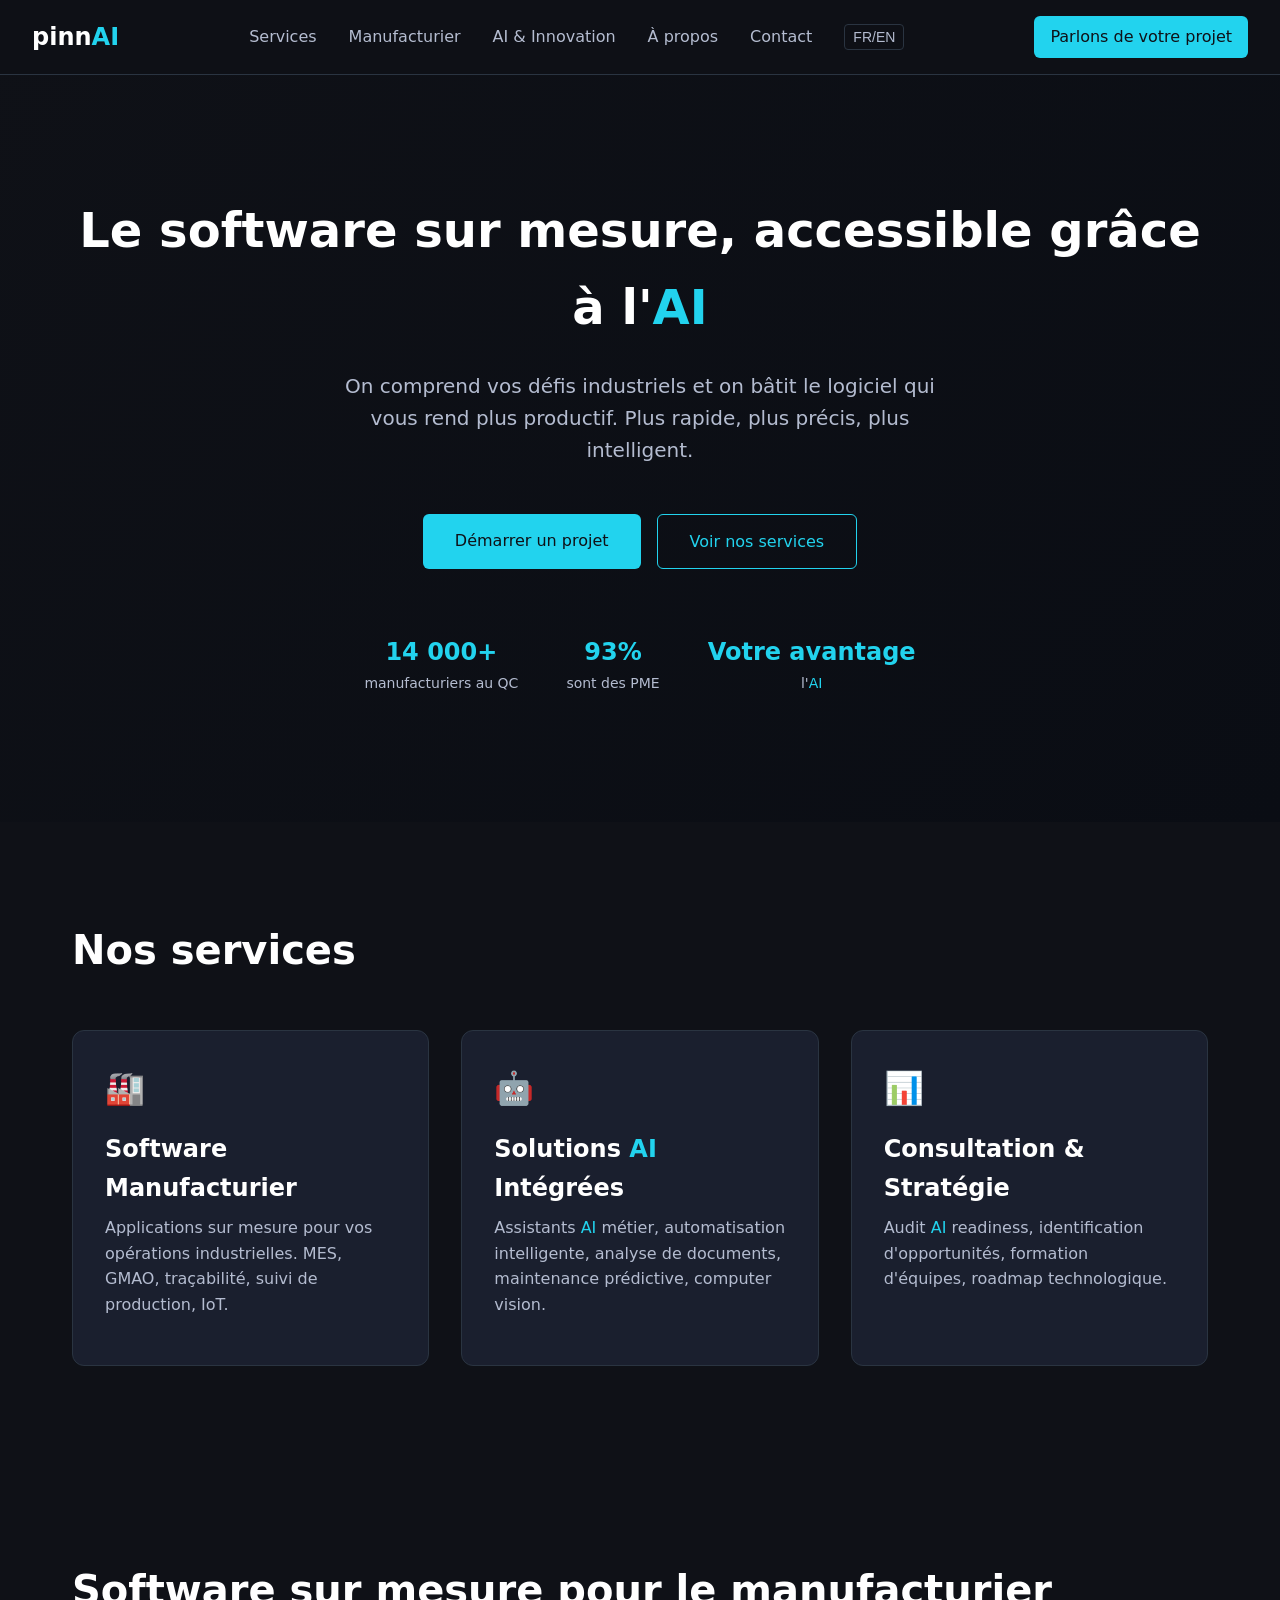
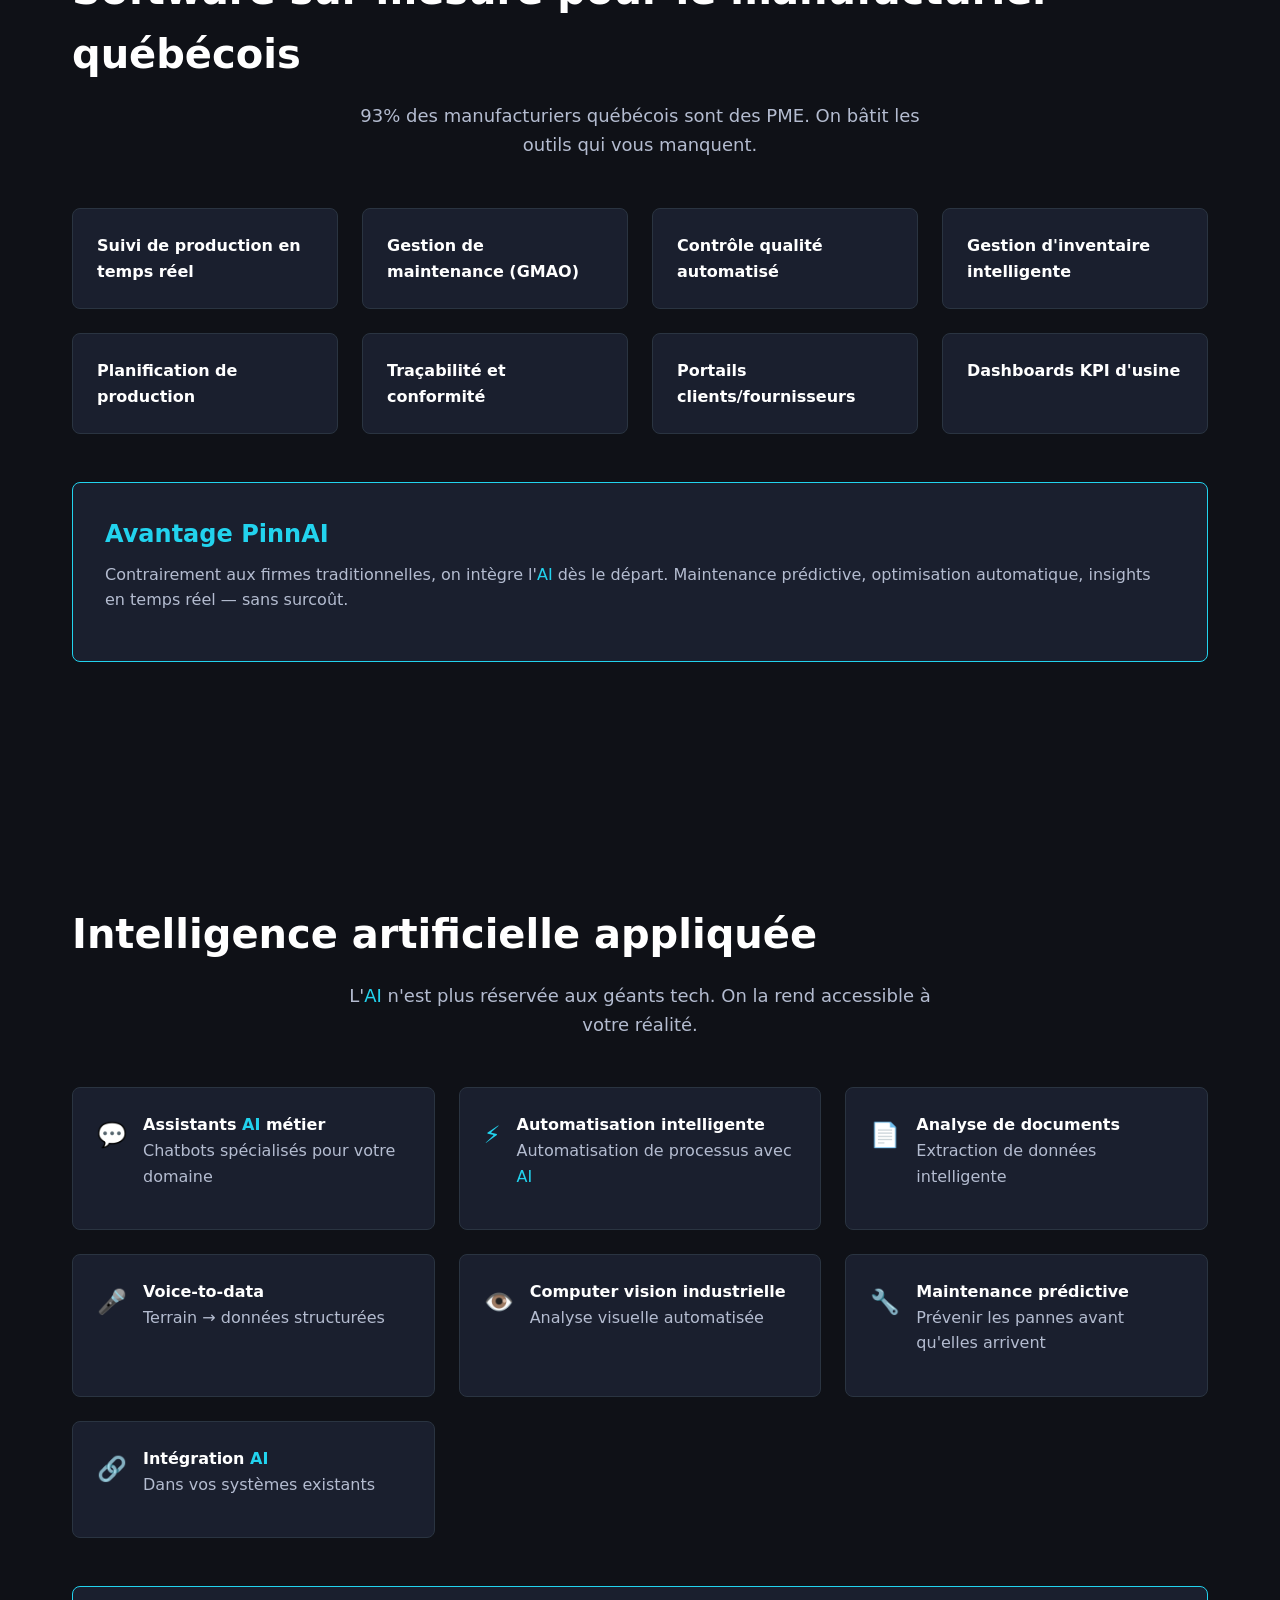
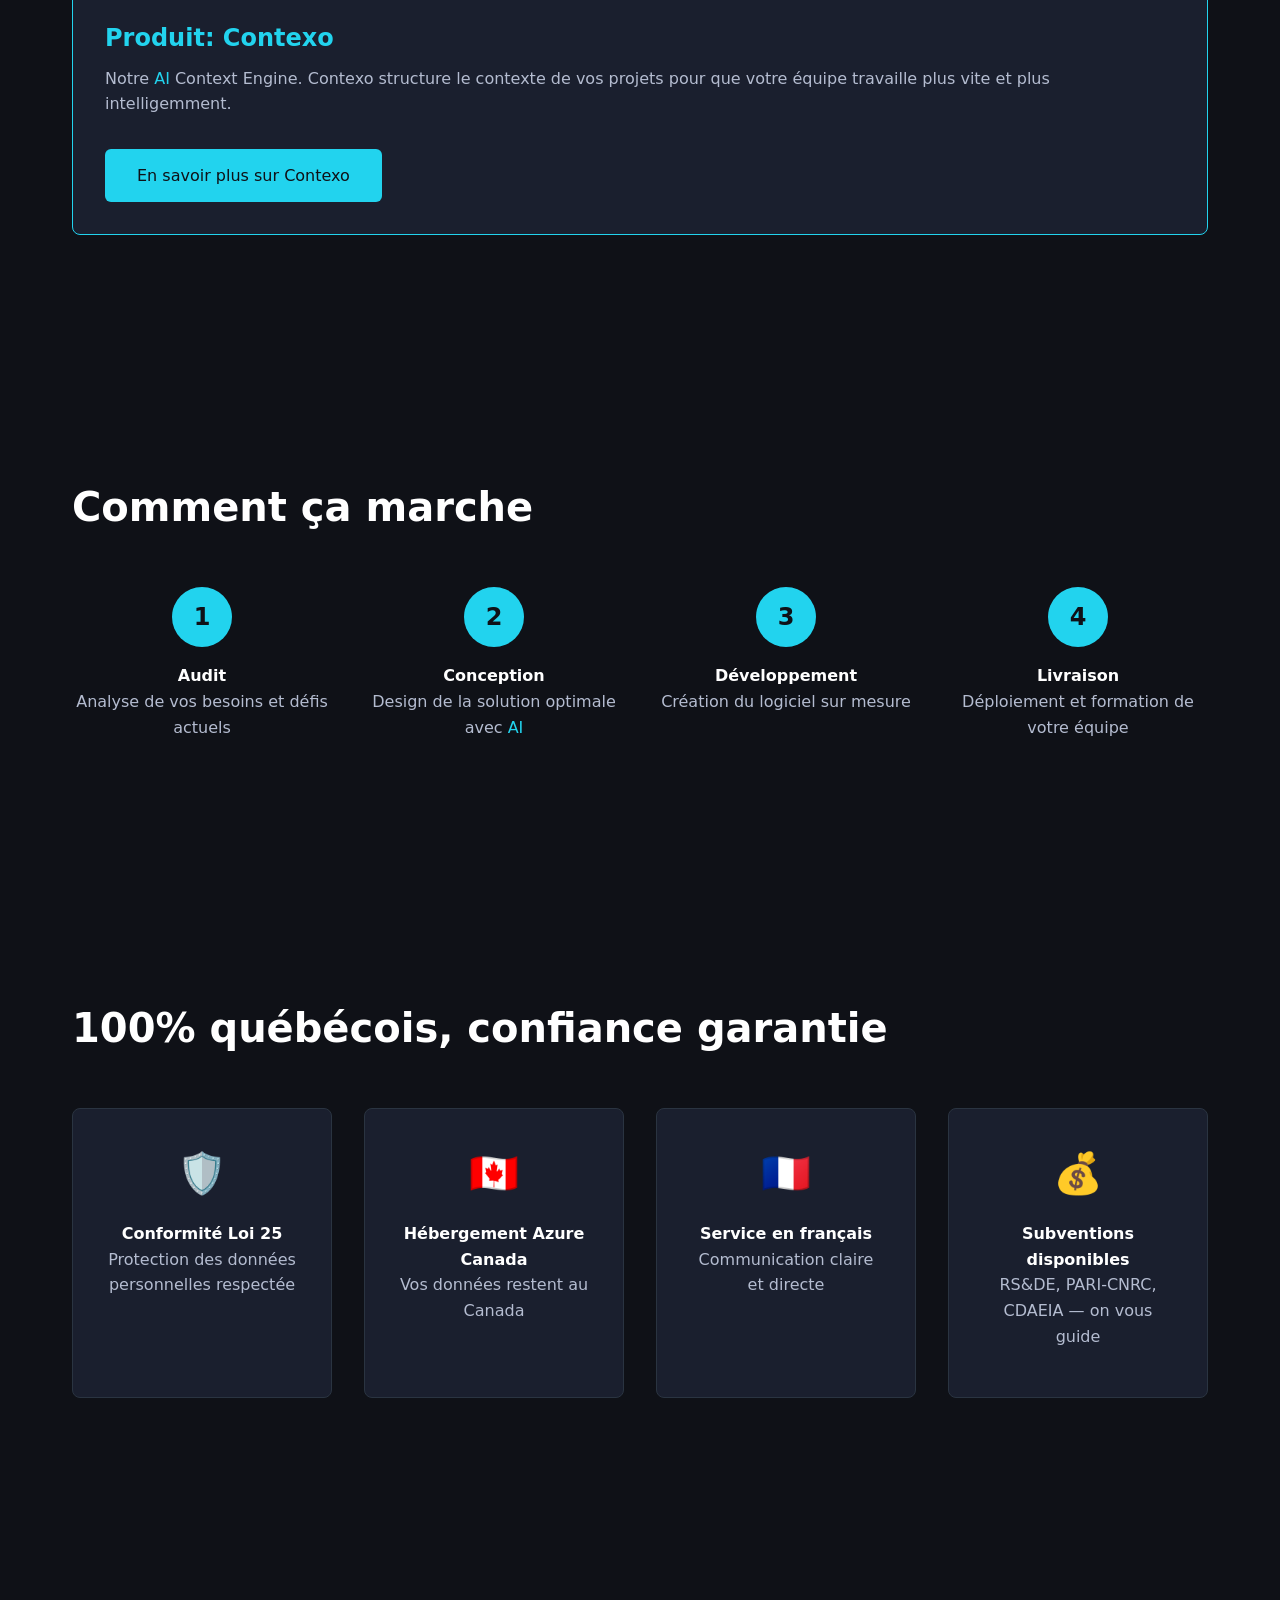
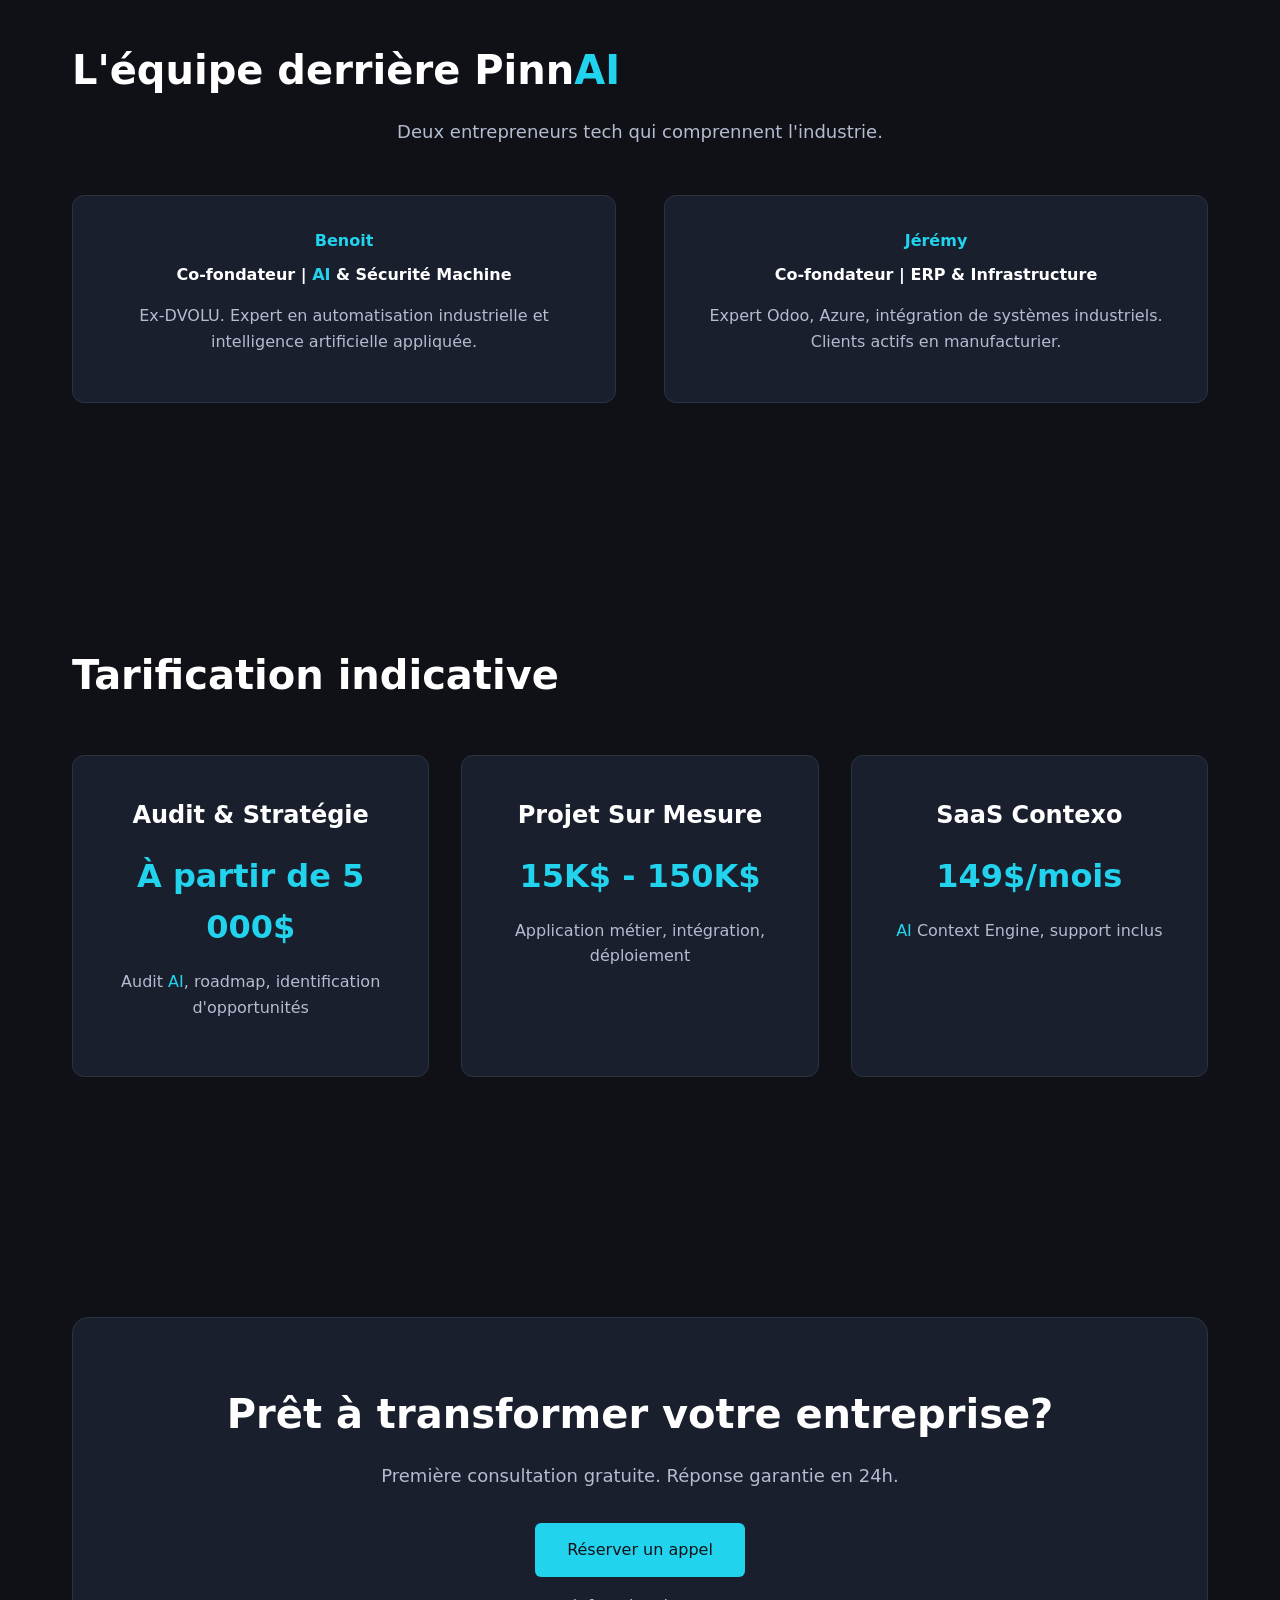
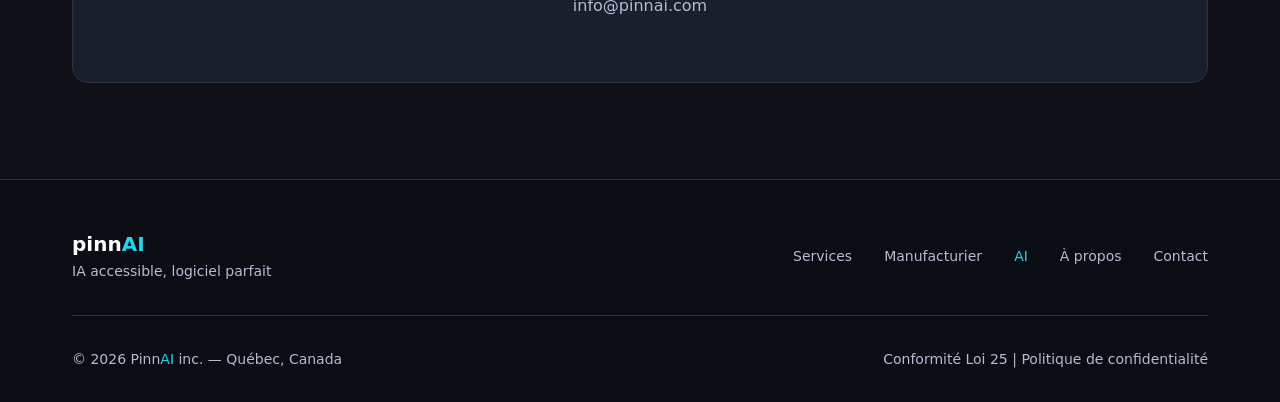
==== pinnai.html @ 372c4773 "🚀 PinnAI site brouillon v1 — dark theme, contenu réel, responsive" ====
<!DOCTYPE html>
<html lang="fr">
<head>
    <meta charset="UTF-8">
    <meta name="viewport" content="width=device-width, initial-scale=1.0">
    <title>PinnAI - IA accessible, logiciel parfait</title>
    <style>
        /* Reset & Base */
        * {
            margin: 0;
            padding: 0;
            box-sizing: border-box;
        }

        :root {
            --bg-dark: #0f1117;
            --bg-darker: #0a0d14;
            --bg-card: #1a1f2e;
            --text-primary: #ffffff;
            --text-secondary: #b4bcd0;
            --accent: #22d3ee;
            --accent-hover: #0891b2;
            --border: #2a3441;
        }

        html {
            scroll-behavior: smooth;
        }

        body {
            font-family: -apple-system, BlinkMacSystemFont, 'Inter', system-ui, sans-serif;
            background: var(--bg-dark);
            color: var(--text-primary);
            line-height: 1.6;
        }

        /* Typography */
        h1 { font-size: 3rem; font-weight: 700; }
        h2 { font-size: 2.5rem; font-weight: 600; margin-bottom: 1rem; }
        h3 { font-size: 1.5rem; font-weight: 600; margin-bottom: 0.5rem; }
        p { color: var(--text-secondary); margin-bottom: 1rem; }

        @media (max-width: 768px) {
            h1 { font-size: 2.5rem; }
            h2 { font-size: 2rem; }
            h3 { font-size: 1.25rem; }
        }

        /* Layout */
        .container {
            max-width: 1200px;
            margin: 0 auto;
            padding: 0 2rem;
        }

        @media (max-width: 768px) {
            .container {
                padding: 0 1rem;
            }
        }

        section {
            padding: 6rem 0;
        }

        @media (max-width: 768px) {
            section {
                padding: 4rem 0;
            }
        }

        /* Header */
        header {
            position: fixed;
            top: 0;
            width: 100%;
            background: rgba(15, 17, 23, 0.95);
            backdrop-filter: blur(10px);
            border-bottom: 1px solid var(--border);
            z-index: 1000;
        }

        nav {
            display: flex;
            align-items: center;
            justify-content: space-between;
            padding: 1rem 2rem;
        }

        .logo {
            font-size: 1.5rem;
            font-weight: 700;
        }

        .logo .ai {
            color: var(--accent);
        }

        .nav-links {
            display: flex;
            gap: 2rem;
            list-style: none;
            align-items: center;
        }

        .nav-links a {
            color: var(--text-secondary);
            text-decoration: none;
            transition: color 0.3s;
        }

        .nav-links a:hover {
            color: var(--text-primary);
        }

        .nav-cta {
            background: var(--accent);
            color: var(--bg-dark);
            padding: 0.5rem 1rem;
            border-radius: 6px;
            text-decoration: none;
            font-weight: 500;
            transition: background 0.3s;
        }

        .nav-cta:hover {
            background: var(--accent-hover);
            color: var(--bg-dark);
        }

        .lang-toggle {
            background: transparent;
            color: var(--text-secondary);
            border: 1px solid var(--border);
            padding: 0.25rem 0.5rem;
            border-radius: 4px;
            font-size: 0.875rem;
        }

        @media (max-width: 768px) {
            nav {
                flex-direction: column;
                gap: 1rem;
                padding: 1rem;
            }
            
            .nav-links {
                gap: 1rem;
                font-size: 0.875rem;
            }
        }

        /* Buttons */
        .btn {
            display: inline-block;
            padding: 0.875rem 2rem;
            border-radius: 6px;
            text-decoration: none;
            font-weight: 500;
            transition: all 0.3s;
            border: none;
            cursor: pointer;
        }

        .btn-primary {
            background: var(--accent);
            color: var(--bg-dark);
        }

        .btn-primary:hover {
            background: var(--accent-hover);
            color: var(--bg-dark);
        }

        .btn-secondary {
            background: transparent;
            color: var(--accent);
            border: 1px solid var(--accent);
        }

        .btn-secondary:hover {
            background: var(--accent);
            color: var(--bg-dark);
        }

        /* Hero Section */
        .hero {
            padding: 12rem 0 8rem;
            text-align: center;
            background: linear-gradient(135deg, var(--bg-dark) 0%, var(--bg-darker) 100%);
        }

        .hero h1 {
            margin-bottom: 1.5rem;
        }

        .hero p {
            font-size: 1.25rem;
            max-width: 600px;
            margin: 0 auto 3rem;
        }

        .hero-ctas {
            display: flex;
            gap: 1rem;
            justify-content: center;
            margin-bottom: 4rem;
        }

        @media (max-width: 768px) {
            .hero-ctas {
                flex-direction: column;
                align-items: center;
            }
        }

        .hero-stats {
            display: flex;
            justify-content: center;
            gap: 3rem;
            margin-top: 4rem;
        }

        .stat {
            text-align: center;
        }

        .stat .number {
            font-size: 1.5rem;
            font-weight: 700;
            color: var(--accent);
        }

        .stat .label {
            font-size: 0.875rem;
            color: var(--text-secondary);
        }

        @media (max-width: 768px) {
            .hero-stats {
                flex-direction: column;
                gap: 1.5rem;
            }
        }

        /* Services Grid */
        .services-grid {
            display: grid;
            grid-template-columns: repeat(auto-fit, minmax(300px, 1fr));
            gap: 2rem;
            margin-top: 3rem;
        }

        .service-card {
            background: var(--bg-card);
            padding: 2rem;
            border-radius: 12px;
            border: 1px solid var(--border);
            transition: transform 0.3s, border-color 0.3s;
        }

        .service-card:hover {
            transform: translateY(-4px);
            border-color: var(--accent);
        }

        .service-card .icon {
            font-size: 2rem;
            margin-bottom: 1rem;
        }

        /* Manufacturing Solutions Grid */
        .manufacturing-grid {
            display: grid;
            grid-template-columns: repeat(auto-fit, minmax(250px, 1fr));
            gap: 1.5rem;
            margin: 3rem 0;
        }

        .manufacturing-item {
            background: var(--bg-card);
            padding: 1.5rem;
            border-radius: 8px;
            border: 1px solid var(--border);
            transition: border-color 0.3s;
        }

        .manufacturing-item:hover {
            border-color: var(--accent);
        }

        /* AI Services List */
        .ai-services {
            display: grid;
            grid-template-columns: repeat(auto-fit, minmax(300px, 1fr));
            gap: 1.5rem;
            margin: 3rem 0;
        }

        .ai-service {
            display: flex;
            align-items: flex-start;
            gap: 1rem;
            padding: 1.5rem;
            background: var(--bg-card);
            border-radius: 8px;
            border: 1px solid var(--border);
        }

        .ai-service .icon {
            font-size: 1.5rem;
            color: var(--accent);
            margin-top: 0.25rem;
        }

        /* Highlight Boxes */
        .highlight-box {
            background: var(--bg-card);
            border: 1px solid var(--accent);
            border-radius: 8px;
            padding: 2rem;
            margin: 3rem 0;
        }

        .highlight-box h3 {
            color: var(--accent);
        }

        /* Process Steps */
        .process-steps {
            display: grid;
            grid-template-columns: repeat(auto-fit, minmax(200px, 1fr));
            gap: 2rem;
            margin: 3rem 0;
        }

        .step {
            text-align: center;
            position: relative;
        }

        .step .number {
            width: 60px;
            height: 60px;
            background: var(--accent);
            color: var(--bg-dark);
            border-radius: 50%;
            display: flex;
            align-items: center;
            justify-content: center;
            font-size: 1.5rem;
            font-weight: 700;
            margin: 0 auto 1rem;
        }

        /* Trust Section */
        .trust-grid {
            display: grid;
            grid-template-columns: repeat(auto-fit, minmax(250px, 1fr));
            gap: 2rem;
            margin: 3rem 0;
        }

        .trust-item {
            text-align: center;
            padding: 2rem;
            background: var(--bg-card);
            border-radius: 8px;
            border: 1px solid var(--border);
        }

        .trust-item .icon {
            font-size: 2.5rem;
            margin-bottom: 1rem;
        }

        /* Team Profiles */
        .team-profiles {
            display: grid;
            grid-template-columns: repeat(auto-fit, minmax(300px, 1fr));
            gap: 3rem;
            margin: 3rem 0;
        }

        .profile {
            background: var(--bg-card);
            padding: 2rem;
            border-radius: 12px;
            border: 1px solid var(--border);
            text-align: center;
        }

        .profile h4 {
            color: var(--accent);
            margin-bottom: 0.5rem;
        }

        .profile .role {
            font-weight: 600;
            margin-bottom: 1rem;
        }

        /* Pricing */
        .pricing-grid {
            display: grid;
            grid-template-columns: repeat(auto-fit, minmax(300px, 1fr));
            gap: 2rem;
            margin: 3rem 0;
        }

        .pricing-card {
            background: var(--bg-card);
            padding: 2.5rem;
            border-radius: 12px;
            border: 1px solid var(--border);
            text-align: center;
        }

        .pricing-card .price {
            font-size: 2rem;
            font-weight: 700;
            color: var(--accent);
            margin: 1rem 0;
        }

        /* Final CTA */
        .final-cta {
            background: var(--bg-card);
            text-align: center;
            padding: 4rem 2rem;
            border-radius: 16px;
            border: 1px solid var(--border);
        }

        .final-cta h2 {
            margin-bottom: 1rem;
        }

        .final-cta p {
            font-size: 1.125rem;
            margin-bottom: 2rem;
        }

        .final-cta .contact-info {
            margin-top: 1rem;
            color: var(--text-secondary);
        }

        /* Footer */
        footer {
            background: var(--bg-darker);
            border-top: 1px solid var(--border);
            padding: 3rem 0 2rem;
        }

        .footer-content {
            display: flex;
            justify-content: space-between;
            align-items: center;
            margin-bottom: 2rem;
        }

        .footer-logo {
            font-size: 1.25rem;
            font-weight: 700;
        }

        .footer-logo .ai {
            color: var(--accent);
        }

        .footer-tagline {
            color: var(--text-secondary);
            font-size: 0.875rem;
        }

        .footer-links {
            display: flex;
            gap: 2rem;
            list-style: none;
        }

        .footer-links a {
            color: var(--text-secondary);
            text-decoration: none;
            font-size: 0.875rem;
        }

        .footer-links a:hover {
            color: var(--text-primary);
        }

        .footer-bottom {
            border-top: 1px solid var(--border);
            padding-top: 2rem;
            display: flex;
            justify-content: space-between;
            align-items: center;
            font-size: 0.875rem;
            color: var(--text-secondary);
        }

        @media (max-width: 768px) {
            .footer-content,
            .footer-bottom {
                flex-direction: column;
                gap: 1rem;
                text-align: center;
            }

            .footer-links {
                flex-wrap: wrap;
                justify-content: center;
            }
        }
    </style>
</head>
<body>
    <!-- Header -->
    <header>
        <nav>
            <div class="logo">pinn<span class="ai">AI</span></div>
            <ul class="nav-links">
                <li><a href="#services">Services</a></li>
                <li><a href="#manufacturier">Manufacturier</a></li>
                <li><a href="#ai-innovation">AI & Innovation</a></li>
                <li><a href="#a-propos">À propos</a></li>
                <li><a href="#contact">Contact</a></li>
                <li><button class="lang-toggle">FR/EN</button></li>
            </ul>
            <a href="#contact" class="nav-cta">Parlons de votre projet</a>
        </nav>
    </header>

    <!-- Hero Section -->
    <section class="hero">
        <div class="container">
            <h1>Le software sur mesure, accessible grâce à l'<span style="color: var(--accent);">AI</span></h1>
            <p>On comprend vos défis industriels et on bâtit le logiciel qui vous rend plus productif. Plus rapide, plus précis, plus intelligent.</p>
            <div class="hero-ctas">
                <a href="#contact" class="btn btn-primary">Démarrer un projet</a>
                <a href="#services" class="btn btn-secondary">Voir nos services</a>
            </div>
            <div class="hero-stats">
                <div class="stat">
                    <div class="number">14 000+</div>
                    <div class="label">manufacturiers au QC</div>
                </div>
                <div class="stat">
                    <div class="number">93%</div>
                    <div class="label">sont des PME</div>
                </div>
                <div class="stat">
                    <div class="number">Votre avantage</div>
                    <div class="label">l'<span style="color: var(--accent);">AI</span></div>
                </div>
            </div>
        </div>
    </section>

    <!-- Services Overview -->
    <section id="services">
        <div class="container">
            <h2>Nos services</h2>
            <div class="services-grid">
                <div class="service-card">
                    <div class="icon">🏭</div>
                    <h3>Software Manufacturier</h3>
                    <p>Applications sur mesure pour vos opérations industrielles. MES, GMAO, traçabilité, suivi de production, IoT.</p>
                </div>
                <div class="service-card">
                    <div class="icon">🤖</div>
                    <h3>Solutions <span style="color: var(--accent);">AI</span> Intégrées</h3>
                    <p>Assistants <span style="color: var(--accent);">AI</span> métier, automatisation intelligente, analyse de documents, maintenance prédictive, computer vision.</p>
                </div>
                <div class="service-card">
                    <div class="icon">📊</div>
                    <h3>Consultation & Stratégie</h3>
                    <p>Audit <span style="color: var(--accent);">AI</span> readiness, identification d'opportunités, formation d'équipes, roadmap technologique.</p>
                </div>
            </div>
        </div>
    </section>

    <!-- Manufacturier QC Section -->
    <section id="manufacturier">
        <div class="container">
            <h2>Software sur mesure pour le manufacturier québécois</h2>
            <p style="font-size: 1.125rem; text-align: center; max-width: 600px; margin: 0 auto 3rem;">93% des manufacturiers québécois sont des PME. On bâtit les outils qui vous manquent.</p>
            
            <div class="manufacturing-grid">
                <div class="manufacturing-item">
                    <h4>Suivi de production en temps réel</h4>
                </div>
                <div class="manufacturing-item">
                    <h4>Gestion de maintenance (GMAO)</h4>
                </div>
                <div class="manufacturing-item">
                    <h4>Contrôle qualité automatisé</h4>
                </div>
                <div class="manufacturing-item">
                    <h4>Gestion d'inventaire intelligente</h4>
                </div>
                <div class="manufacturing-item">
                    <h4>Planification de production</h4>
                </div>
                <div class="manufacturing-item">
                    <h4>Traçabilité et conformité</h4>
                </div>
                <div class="manufacturing-item">
                    <h4>Portails clients/fournisseurs</h4>
                </div>
                <div class="manufacturing-item">
                    <h4>Dashboards KPI d'usine</h4>
                </div>
            </div>

            <div class="highlight-box">
                <h3>Avantage Pinn<span style="color: var(--accent);">AI</span></h3>
                <p>Contrairement aux firmes traditionnelles, on intègre l'<span style="color: var(--accent);">AI</span> dès le départ. Maintenance prédictive, optimisation automatique, insights en temps réel — sans surcoût.</p>
            </div>
        </div>
    </section>

    <!-- AI & Innovation Section -->
    <section id="ai-innovation">
        <div class="container">
            <h2>Intelligence artificielle appliquée</h2>
            <p style="font-size: 1.125rem; text-align: center; max-width: 600px; margin: 0 auto 3rem;">L'<span style="color: var(--accent);">AI</span> n'est plus réservée aux géants tech. On la rend accessible à votre réalité.</p>
            
            <div class="ai-services">
                <div class="ai-service">
                    <div class="icon">💬</div>
                    <div>
                        <h4>Assistants <span style="color: var(--accent);">AI</span> métier</h4>
                        <p>Chatbots spécialisés pour votre domaine</p>
                    </div>
                </div>
                <div class="ai-service">
                    <div class="icon">⚡</div>
                    <div>
                        <h4>Automatisation intelligente</h4>
                        <p>Automatisation de processus avec <span style="color: var(--accent);">AI</span></p>
                    </div>
                </div>
                <div class="ai-service">
                    <div class="icon">📄</div>
                    <div>
                        <h4>Analyse de documents</h4>
                        <p>Extraction de données intelligente</p>
                    </div>
                </div>
                <div class="ai-service">
                    <div class="icon">🎤</div>
                    <div>
                        <h4>Voice-to-data</h4>
                        <p>Terrain → données structurées</p>
                    </div>
                </div>
                <div class="ai-service">
                    <div class="icon">👁️</div>
                    <div>
                        <h4>Computer vision industrielle</h4>
                        <p>Analyse visuelle automatisée</p>
                    </div>
                </div>
                <div class="ai-service">
                    <div class="icon">🔧</div>
                    <div>
                        <h4>Maintenance prédictive</h4>
                        <p>Prévenir les pannes avant qu'elles arrivent</p>
                    </div>
                </div>
                <div class="ai-service">
                    <div class="icon">🔗</div>
                    <div>
                        <h4>Intégration <span style="color: var(--accent);">AI</span></h4>
                        <p>Dans vos systèmes existants</p>
                    </div>
                </div>
            </div>

            <div class="highlight-box">
                <h3>Produit: Contexo</h3>
                <p>Notre <span style="color: var(--accent);">AI</span> Context Engine. Contexo structure le contexte de vos projets pour que votre équipe travaille plus vite et plus intelligemment.</p>
                <a href="#contact" class="btn btn-primary" style="margin-top: 1rem;">En savoir plus sur Contexo</a>
            </div>
        </div>
    </section>

    <!-- Comment ça marche -->
    <section>
        <div class="container">
            <h2>Comment ça marche</h2>
            <div class="process-steps">
                <div class="step">
                    <div class="number">1</div>
                    <h4>Audit</h4>
                    <p>Analyse de vos besoins et défis actuels</p>
                </div>
                <div class="step">
                    <div class="number">2</div>
                    <h4>Conception</h4>
                    <p>Design de la solution optimale avec <span style="color: var(--accent);">AI</span></p>
                </div>
                <div class="step">
                    <div class="number">3</div>
                    <h4>Développement</h4>
                    <p>Création du logiciel sur mesure</p>
                </div>
                <div class="step">
                    <div class="number">4</div>
                    <h4>Livraison</h4>
                    <p>Déploiement et formation de votre équipe</p>
                </div>
            </div>
        </div>
    </section>

    <!-- Section Québec / Confiance -->
    <section>
        <div class="container">
            <h2>100% québécois, confiance garantie</h2>
            <div class="trust-grid">
                <div class="trust-item">
                    <div class="icon">🛡️</div>
                    <h4>Conformité Loi 25</h4>
                    <p>Protection des données personnelles respectée</p>
                </div>
                <div class="trust-item">
                    <div class="icon">🇨🇦</div>
                    <h4>Hébergement Azure Canada</h4>
                    <p>Vos données restent au Canada</p>
                </div>
                <div class="trust-item">
                    <div class="icon">🇫🇷</div>
                    <h4>Service en français</h4>
                    <p>Communication claire et directe</p>
                </div>
                <div class="trust-item">
                    <div class="icon">💰</div>
                    <h4>Subventions disponibles</h4>
                    <p>RS&DE, PARI-CNRC, CDAEIA — on vous guide</p>
                </div>
            </div>
        </div>
    </section>

    <!-- Section À propos -->
    <section id="a-propos">
        <div class="container">
            <h2>L'équipe derrière Pinn<span style="color: var(--accent);">AI</span></h2>
            <p style="text-align: center; margin-bottom: 3rem; font-size: 1.125rem;">Deux entrepreneurs tech qui comprennent l'industrie.</p>
            
            <div class="team-profiles">
                <div class="profile">
                    <h4>Benoit</h4>
                    <div class="role">Co-fondateur | <span style="color: var(--accent);">AI</span> & Sécurité Machine</div>
                    <p>Ex-DVOLU. Expert en automatisation industrielle et intelligence artificielle appliquée.</p>
                </div>
                <div class="profile">
                    <h4>Jérémy</h4>
                    <div class="role">Co-fondateur | ERP & Infrastructure</div>
                    <p>Expert Odoo, Azure, intégration de systèmes industriels. Clients actifs en manufacturier.</p>
                </div>
            </div>
        </div>
    </section>

    <!-- Pricing -->
    <section>
        <div class="container">
            <h2>Tarification indicative</h2>
            <div class="pricing-grid">
                <div class="pricing-card">
                    <h3>Audit & Stratégie</h3>
                    <div class="price">À partir de 5 000$</div>
                    <p>Audit <span style="color: var(--accent);">AI</span>, roadmap, identification d'opportunités</p>
                </div>
                <div class="pricing-card">
                    <h3>Projet Sur Mesure</h3>
                    <div class="price">15K$ - 150K$</div>
                    <p>Application métier, intégration, déploiement</p>
                </div>
                <div class="pricing-card">
                    <h3>SaaS Contexo</h3>
                    <div class="price">149$/mois</div>
                    <p><span style="color: var(--accent);">AI</span> Context Engine, support inclus</p>
                </div>
            </div>
        </div>
    </section>

    <!-- CTA Final -->
    <section id="contact">
        <div class="container">
            <div class="final-cta">
                <h2>Prêt à transformer votre entreprise?</h2>
                <p>Première consultation gratuite. Réponse garantie en 24h.</p>
                <a href="mailto:info@pinnai.com" class="btn btn-primary">Réserver un appel</a>
                <div class="contact-info">info@pinnai.com</div>
            </div>
        </div>
    </section>

    <!-- Footer -->
    <footer>
        <div class="container">
            <div class="footer-content">
                <div>
                    <div class="footer-logo">pinn<span class="ai">AI</span></div>
                    <div class="footer-tagline">IA accessible, logiciel parfait</div>
                </div>
                <ul class="footer-links">
                    <li><a href="#services">Services</a></li>
                    <li><a href="#manufacturier">Manufacturier</a></li>
                    <li><a href="#ai-innovation"><span style="color: var(--accent);">AI</span></a></li>
                    <li><a href="#a-propos">À propos</a></li>
                    <li><a href="#contact">Contact</a></li>
                </ul>
            </div>
            <div class="footer-bottom">
                <div>© 2026 Pinn<span style="color: var(--accent);">AI</span> inc. — Québec, Canada</div>
                <div>Conformité Loi 25 | Politique de confidentialité</div>
            </div>
        </div>
    </footer>
</body>
</html>
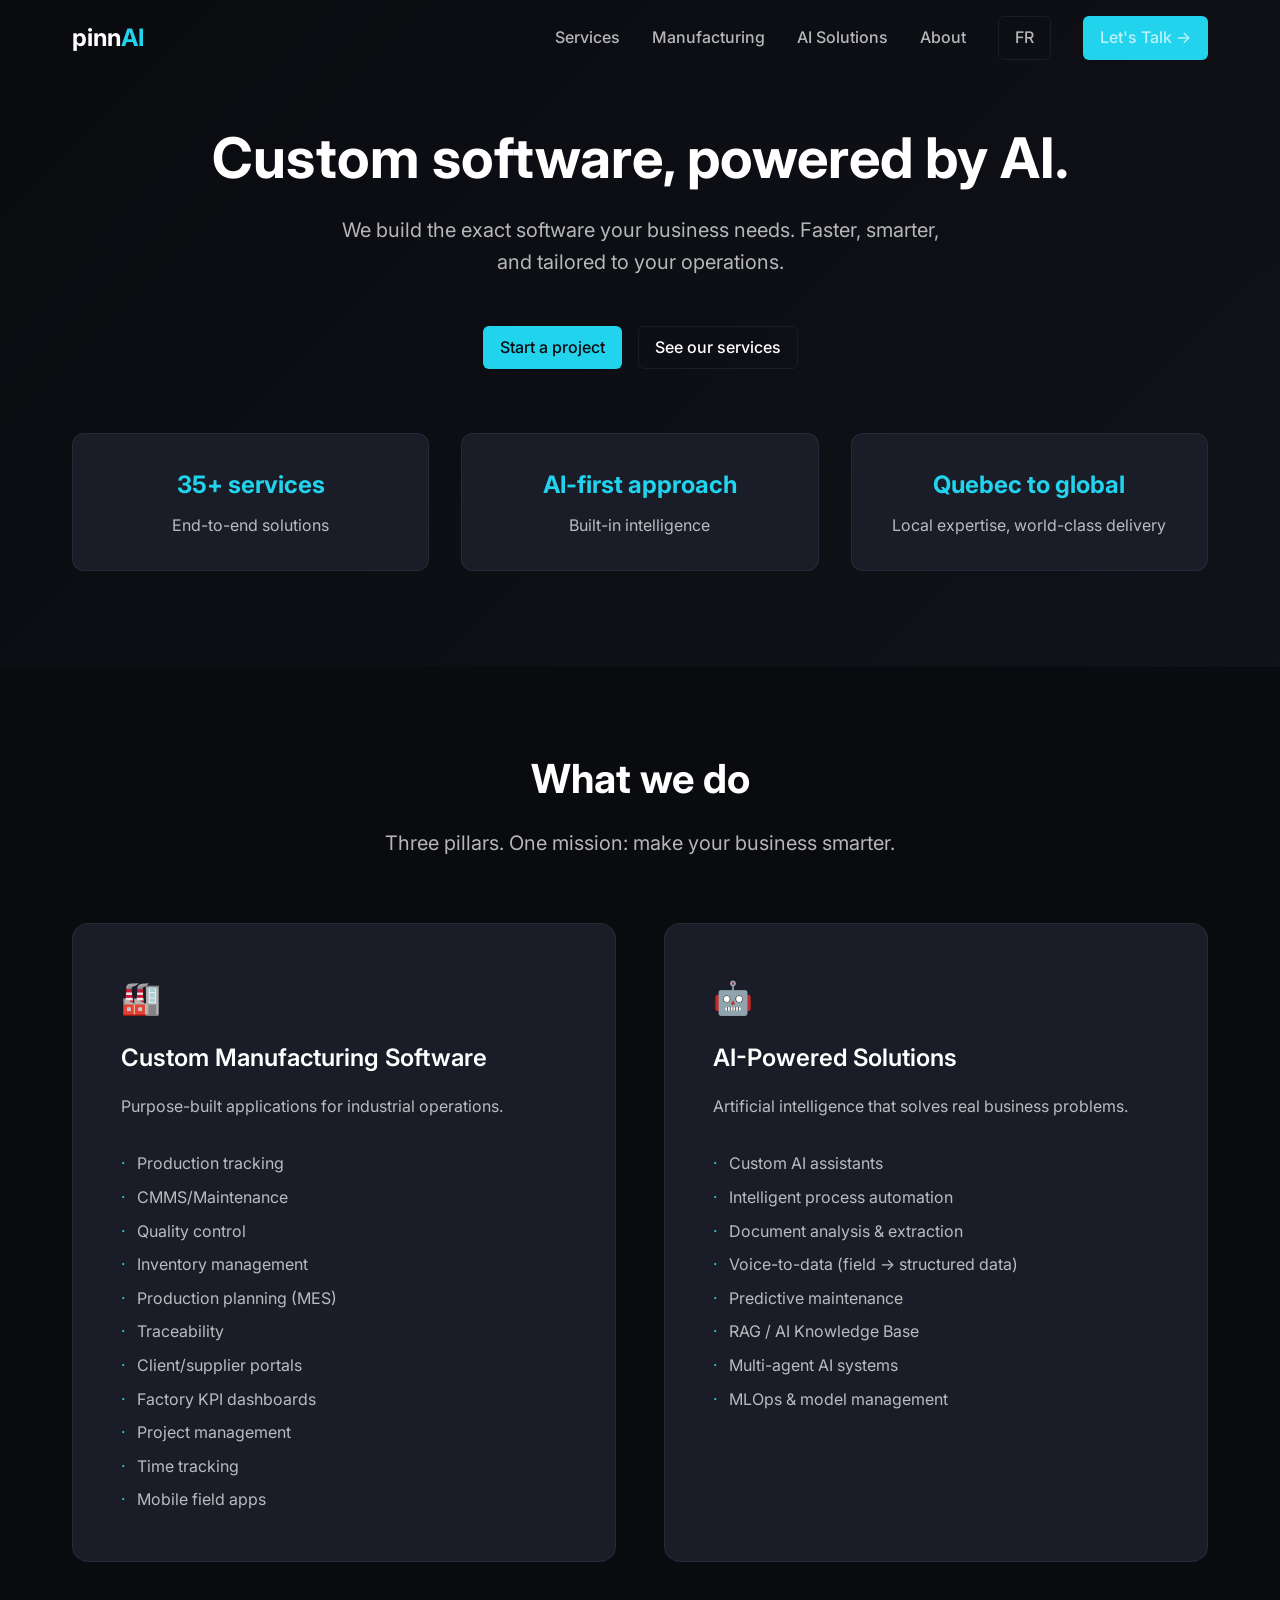
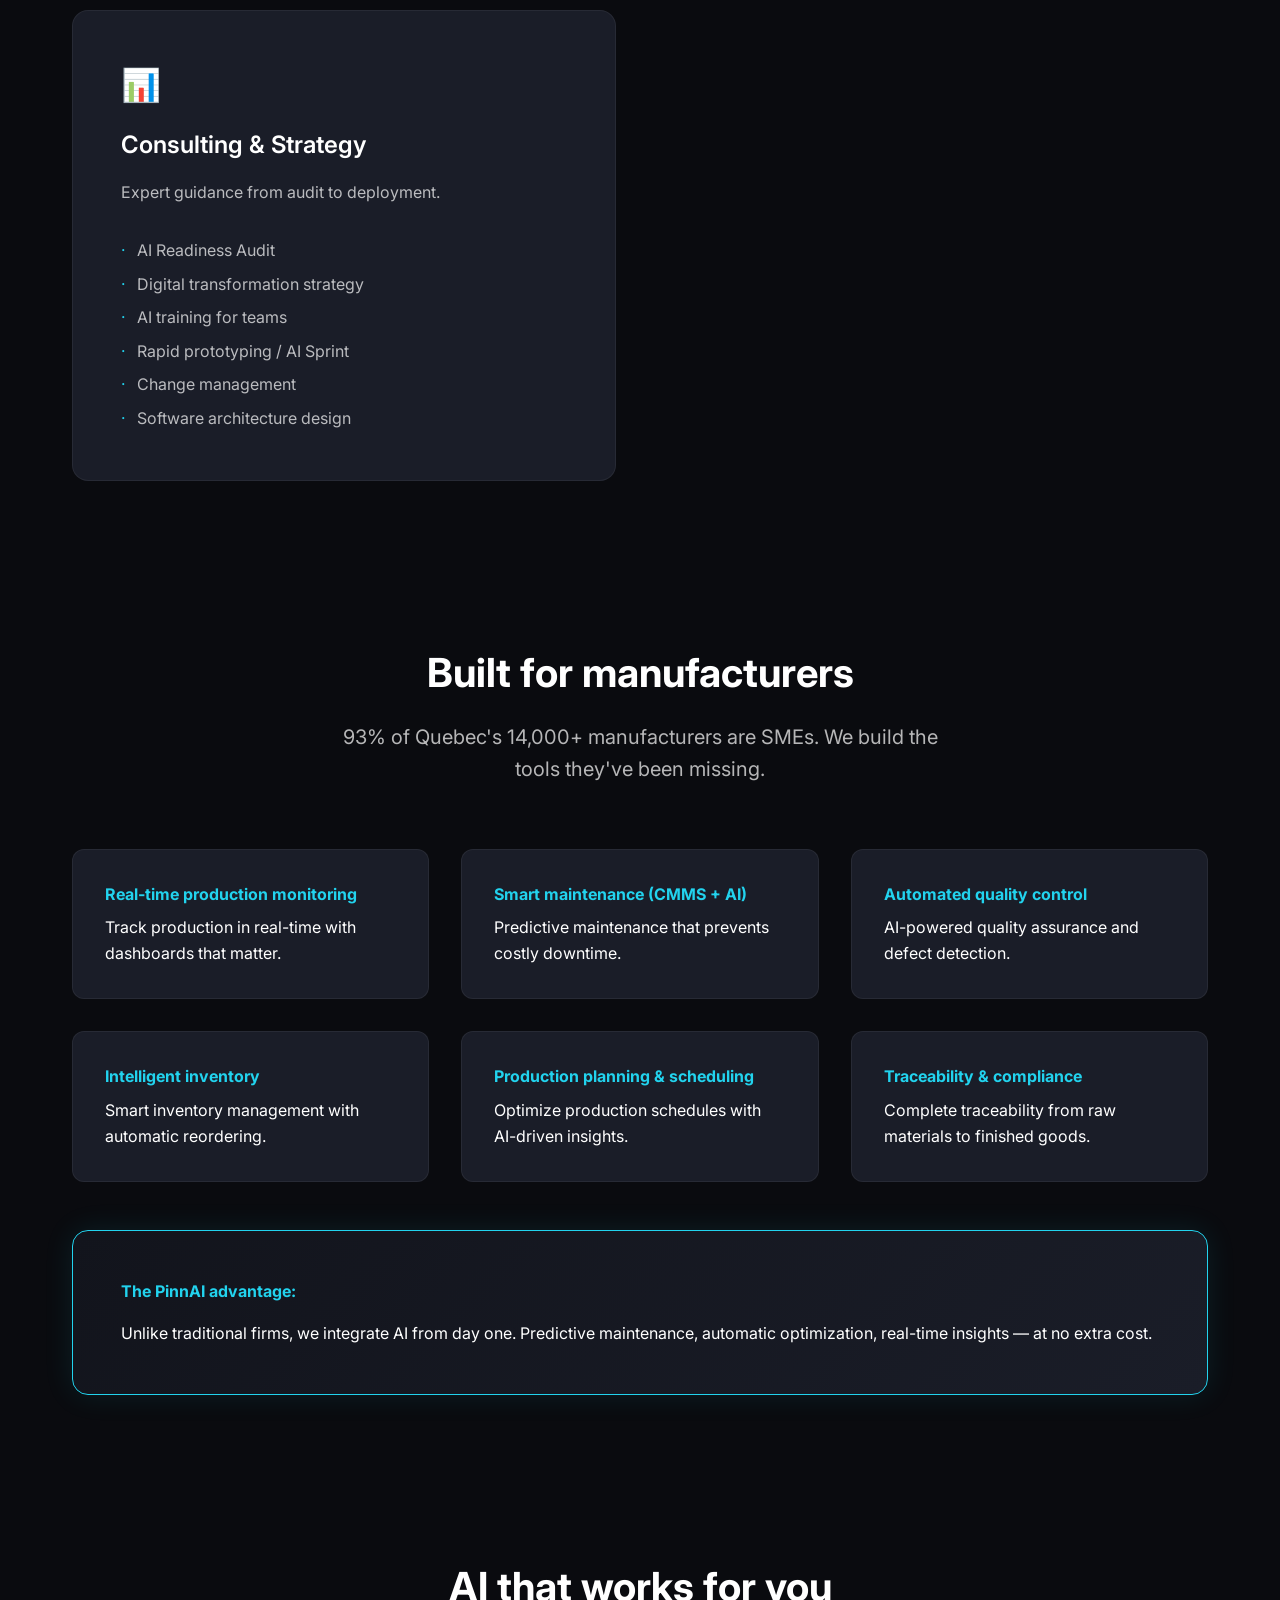
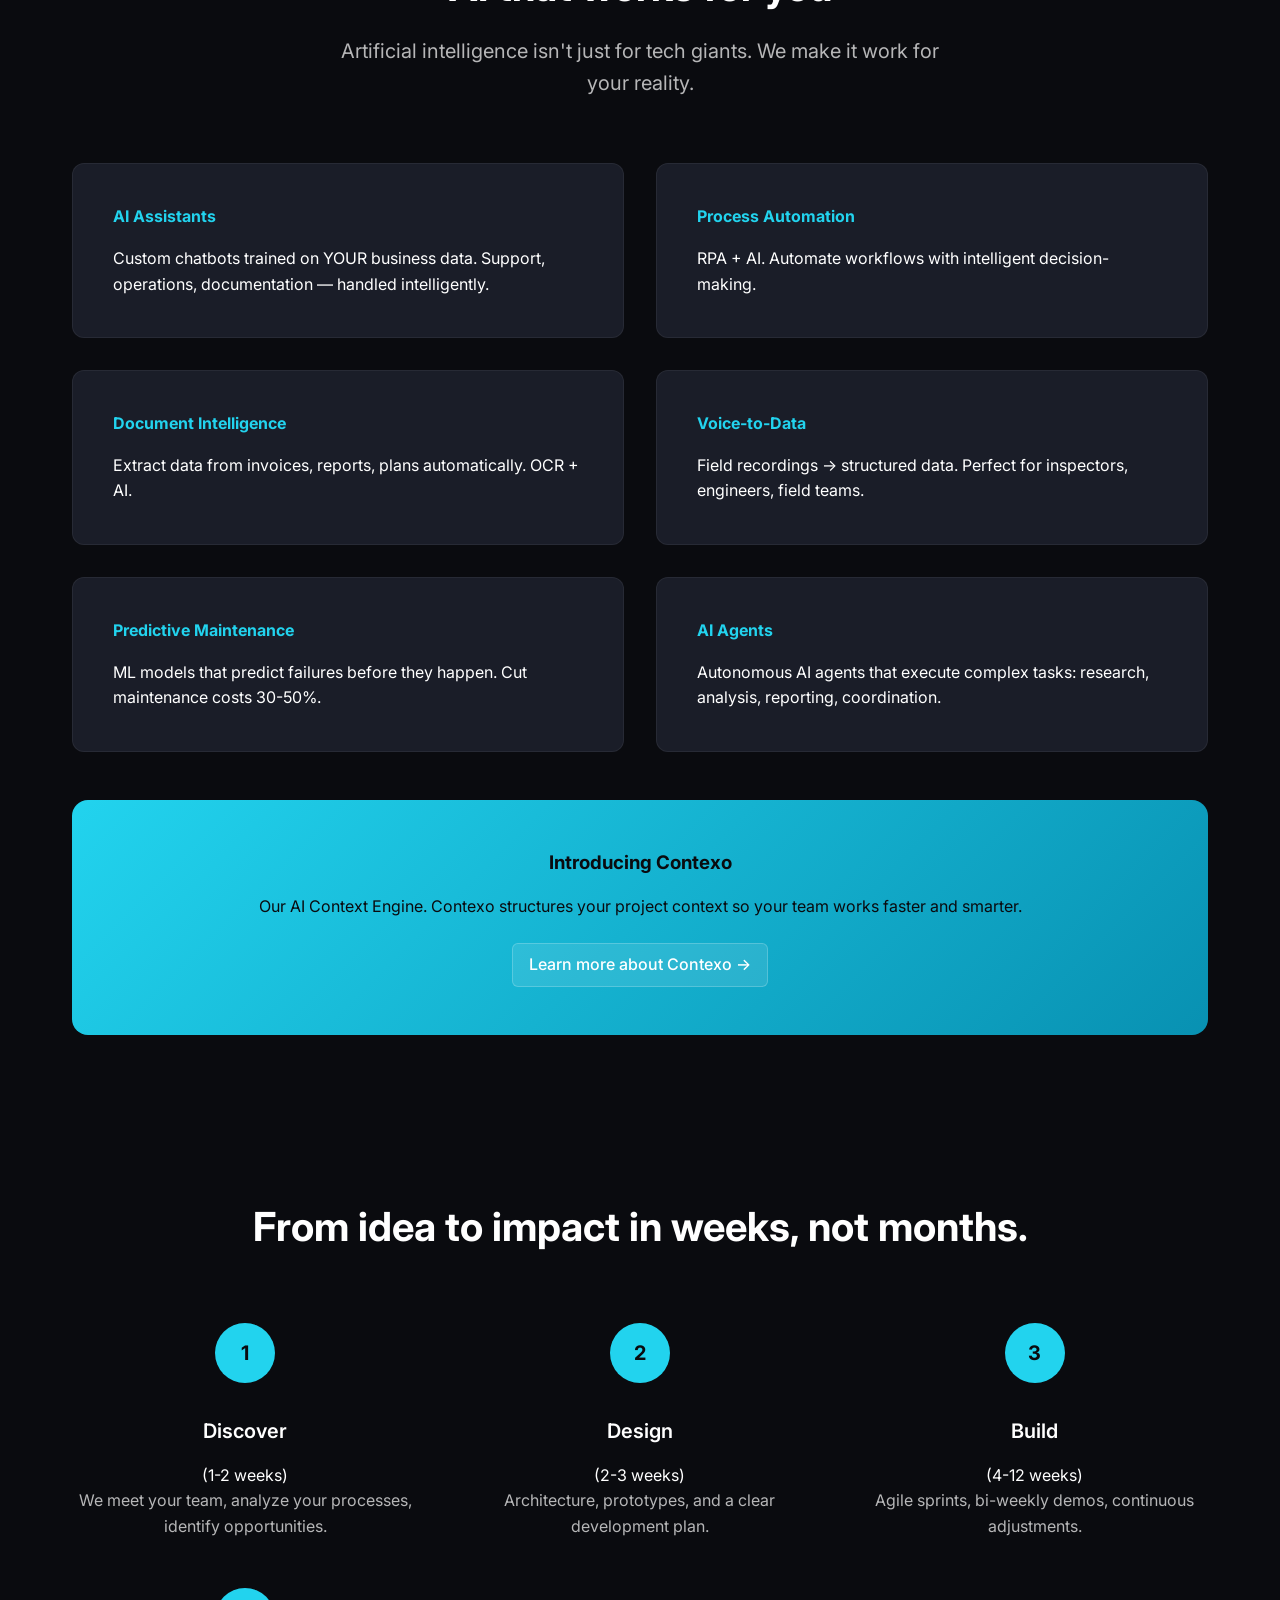
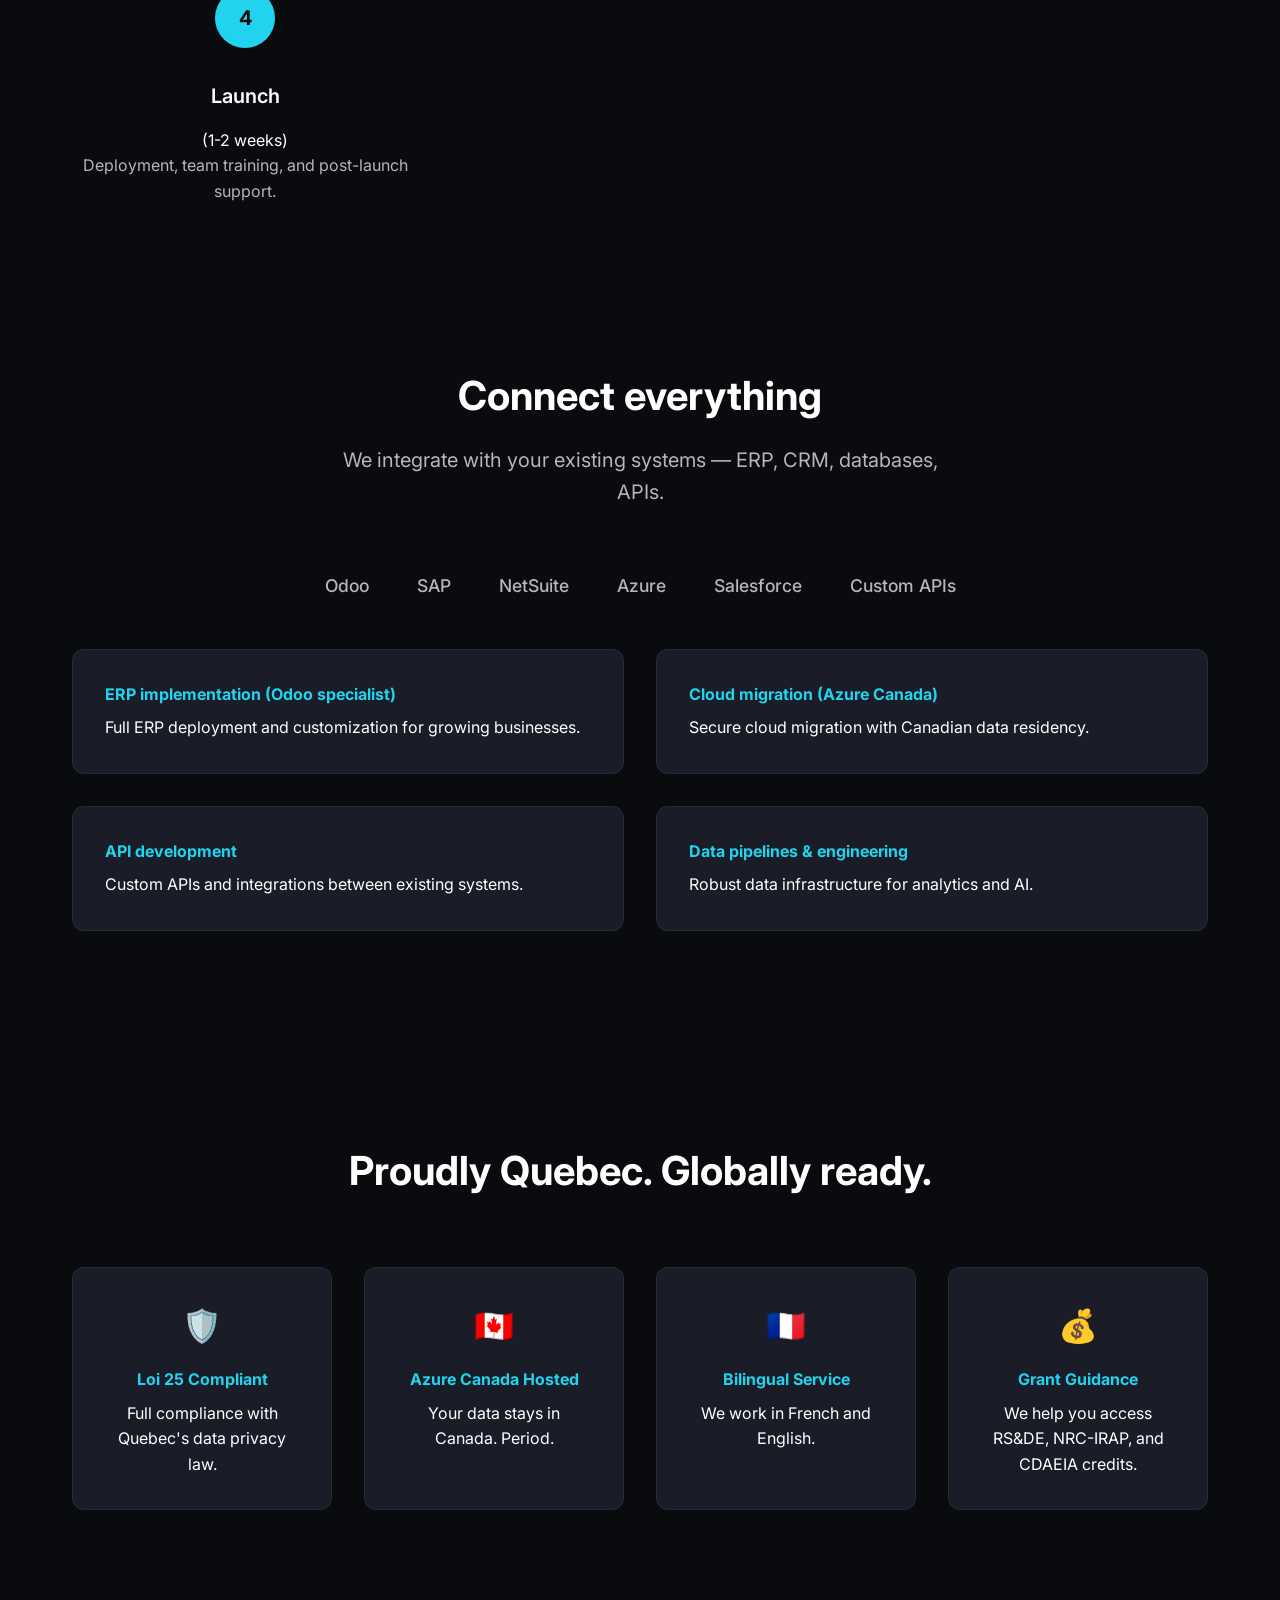
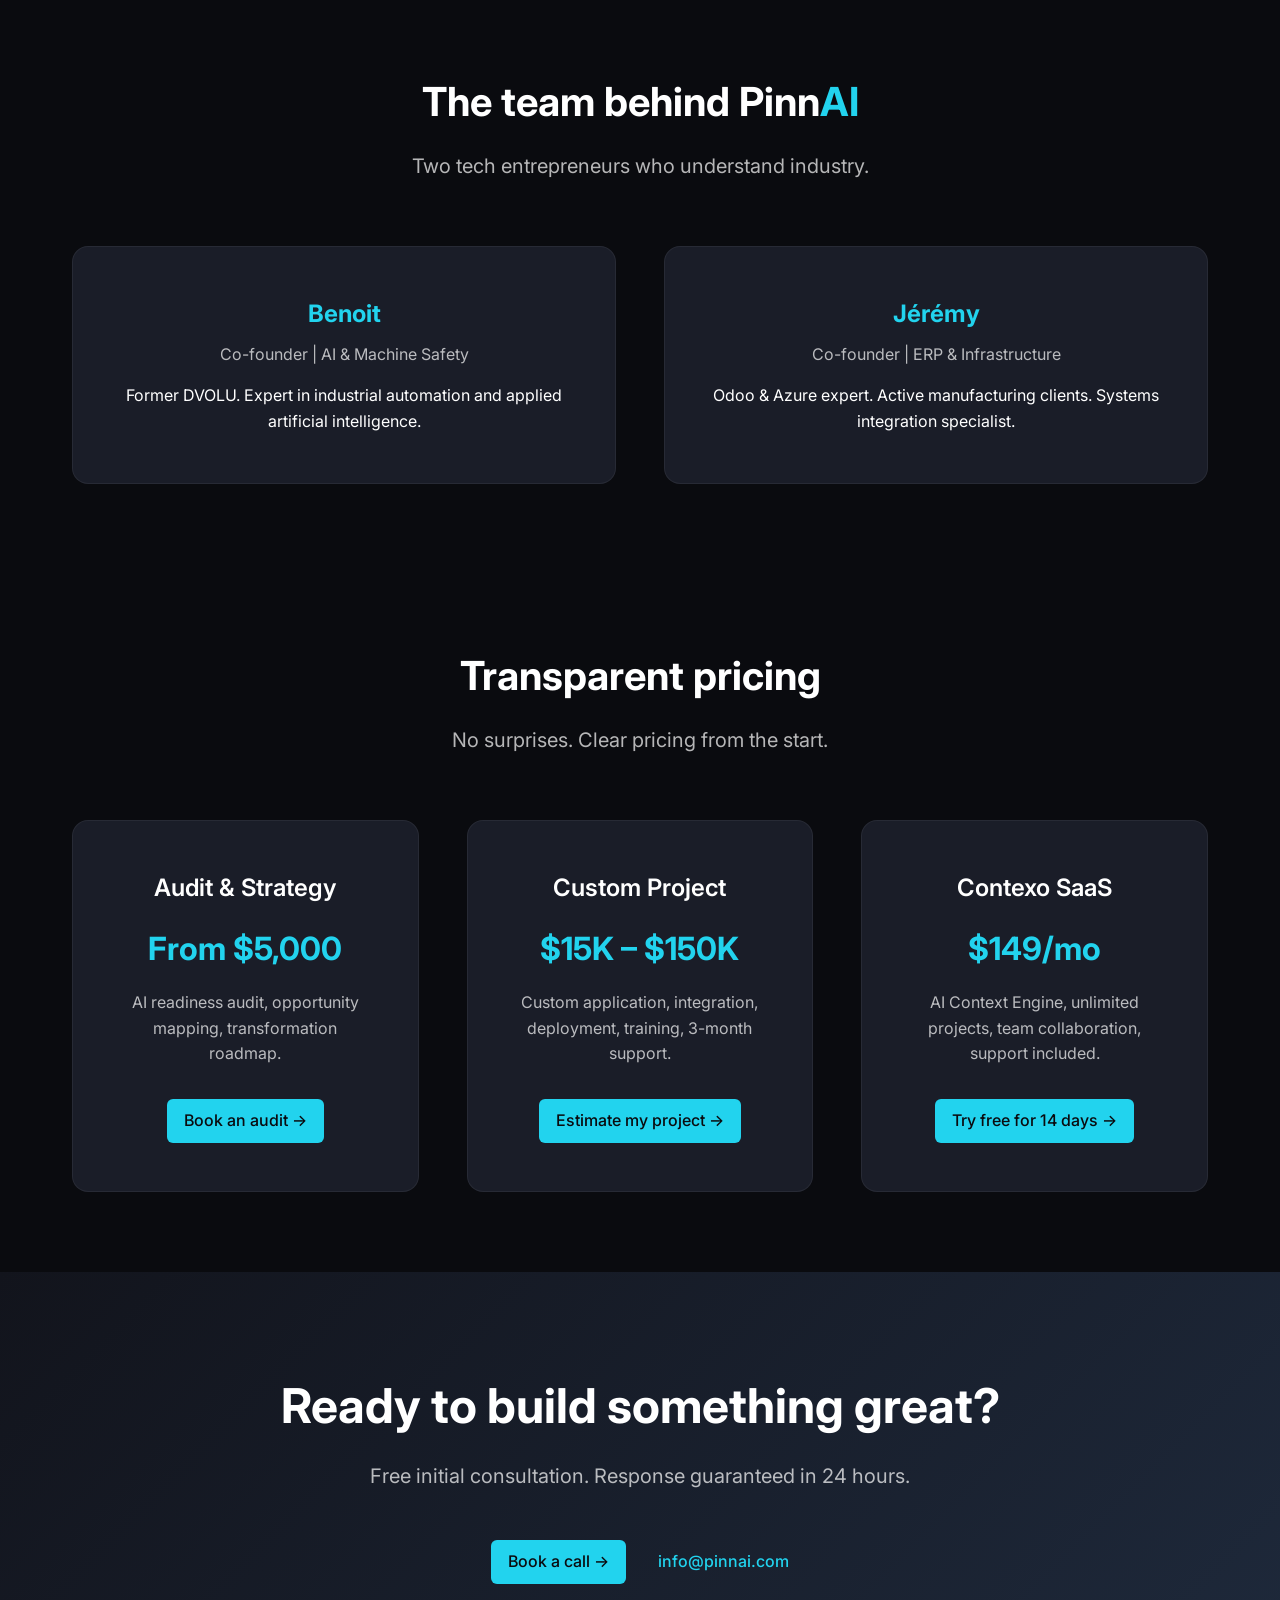
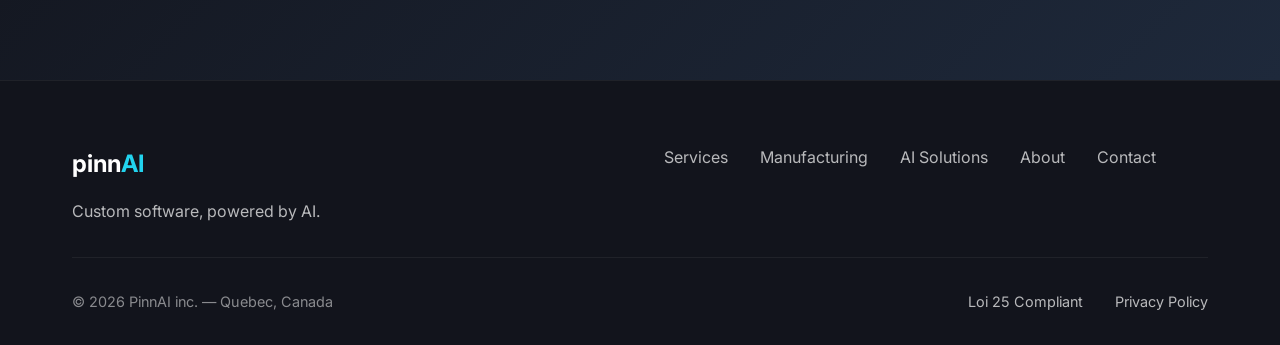
==== commit 7c5bd226: "🚀 PinnAI site v2 — English, polished, 35 services, Linear/Vercel style" ====
--- a/pinnai.html
+++ b/pinnai.html
@@ -1,11 +1,13 @@
 <!DOCTYPE html>
-<html lang="fr">
+<html lang="en">
 <head>
     <meta charset="UTF-8">
     <meta name="viewport" content="width=device-width, initial-scale=1.0">
-    <title>PinnAI - IA accessible, logiciel parfait</title>
+    <title>PinnAI - Custom software, powered by AI</title>
+    <link rel="preconnect" href="https://fonts.googleapis.com">
+    <link rel="preconnect" href="https://fonts.gstatic.com" crossorigin>
+    <link href="https://fonts.googleapis.com/css2?family=Inter:wght@300;400;500;600;700&display=swap" rel="stylesheet">
     <style>
-        /* Reset & Base */
         * {
             margin: 0;
             padding: 0;
@@ -13,14 +15,16 @@
         }
 
         :root {
-            --bg-dark: #0f1117;
-            --bg-darker: #0a0d14;
-            --bg-card: #1a1f2e;
+            --bg-primary: #0a0b0f;
+            --bg-surface: #12141c;
+            --bg-card: #1a1d28;
+            --accent-cyan: #22d3ee;
+            --accent-green: #4ade80;
             --text-primary: #ffffff;
-            --text-secondary: #b4bcd0;
-            --accent: #22d3ee;
-            --accent-hover: #0891b2;
-            --border: #2a3441;
+            --text-secondary: rgba(255, 255, 255, 0.7);
+            --text-muted: rgba(255, 255, 255, 0.5);
+            --border-subtle: rgba(255, 255, 255, 0.06);
+            --border-glow: rgba(34, 211, 238, 0.2);
         }
 
         html {
@@ -28,176 +32,137 @@
         }
 
         body {
-            font-family: -apple-system, BlinkMacSystemFont, 'Inter', system-ui, sans-serif;
-            background: var(--bg-dark);
+            font-family: 'Inter', system-ui, -apple-system, sans-serif;
+            background: var(--bg-primary);
             color: var(--text-primary);
             line-height: 1.6;
-        }
-
-        /* Typography */
-        h1 { font-size: 3rem; font-weight: 700; }
-        h2 { font-size: 2.5rem; font-weight: 600; margin-bottom: 1rem; }
-        h3 { font-size: 1.5rem; font-weight: 600; margin-bottom: 0.5rem; }
-        p { color: var(--text-secondary); margin-bottom: 1rem; }
-
-        @media (max-width: 768px) {
-            h1 { font-size: 2.5rem; }
-            h2 { font-size: 2rem; }
-            h3 { font-size: 1.25rem; }
-        }
-
-        /* Layout */
+            overflow-x: hidden;
+        }
+
+        /* Navigation */
+        .nav {
+            position: fixed;
+            top: 0;
+            width: 100%;
+            z-index: 1000;
+            padding: 1rem 0;
+            transition: all 0.3s ease;
+        }
+
+        .nav.scrolled {
+            background: rgba(18, 20, 28, 0.95);
+            backdrop-filter: blur(20px);
+            border-bottom: 1px solid var(--border-subtle);
+        }
+
+        .nav-container {
+            max-width: 1200px;
+            margin: 0 auto;
+            padding: 0 2rem;
+            display: flex;
+            justify-content: space-between;
+            align-items: center;
+        }
+
+        .logo {
+            font-size: 1.5rem;
+            font-weight: 700;
+        }
+
+        .logo .ai {
+            color: var(--accent-cyan);
+        }
+
+        .nav-links {
+            display: flex;
+            list-style: none;
+            gap: 2rem;
+            align-items: center;
+        }
+
+        .nav-links a {
+            color: var(--text-secondary);
+            text-decoration: none;
+            font-weight: 500;
+            transition: color 0.2s;
+        }
+
+        .nav-links a:hover {
+            color: var(--text-primary);
+        }
+
+        .btn {
+            padding: 0.5rem 1rem;
+            border-radius: 6px;
+            text-decoration: none;
+            font-weight: 500;
+            transition: all 0.2s;
+            border: 1px solid transparent;
+            cursor: pointer;
+            display: inline-block;
+        }
+
+        .btn-primary {
+            background: var(--accent-cyan);
+            color: var(--bg-primary);
+        }
+
+        .btn-primary:hover {
+            box-shadow: 0 0 20px rgba(34, 211, 238, 0.3);
+        }
+
+        .btn-outline {
+            border: 1px solid var(--border-subtle);
+            color: var(--text-primary);
+        }
+
+        .btn-outline:hover {
+            border-color: var(--accent-cyan);
+            background: rgba(34, 211, 238, 0.1);
+        }
+
+        .btn-ghost {
+            color: var(--text-secondary);
+            border: 1px solid var(--border-subtle);
+        }
+
+        .btn-ghost:hover {
+            color: var(--text-primary);
+            border-color: var(--text-secondary);
+        }
+
+        /* Container */
         .container {
             max-width: 1200px;
             margin: 0 auto;
             padding: 0 2rem;
         }
 
-        @media (max-width: 768px) {
-            .container {
-                padding: 0 1rem;
-            }
-        }
-
-        section {
-            padding: 6rem 0;
-        }
-
-        @media (max-width: 768px) {
-            section {
-                padding: 4rem 0;
-            }
-        }
-
-        /* Header */
-        header {
-            position: fixed;
-            top: 0;
-            width: 100%;
-            background: rgba(15, 17, 23, 0.95);
-            backdrop-filter: blur(10px);
-            border-bottom: 1px solid var(--border);
-            z-index: 1000;
-        }
-
-        nav {
-            display: flex;
-            align-items: center;
-            justify-content: space-between;
-            padding: 1rem 2rem;
-        }
-
-        .logo {
-            font-size: 1.5rem;
-            font-weight: 700;
-        }
-
-        .logo .ai {
-            color: var(--accent);
-        }
-
-        .nav-links {
-            display: flex;
-            gap: 2rem;
-            list-style: none;
-            align-items: center;
-        }
-
-        .nav-links a {
-            color: var(--text-secondary);
-            text-decoration: none;
-            transition: color 0.3s;
-        }
-
-        .nav-links a:hover {
-            color: var(--text-primary);
-        }
-
-        .nav-cta {
-            background: var(--accent);
-            color: var(--bg-dark);
-            padding: 0.5rem 1rem;
-            border-radius: 6px;
-            text-decoration: none;
-            font-weight: 500;
-            transition: background 0.3s;
-        }
-
-        .nav-cta:hover {
-            background: var(--accent-hover);
-            color: var(--bg-dark);
-        }
-
-        .lang-toggle {
-            background: transparent;
-            color: var(--text-secondary);
-            border: 1px solid var(--border);
-            padding: 0.25rem 0.5rem;
-            border-radius: 4px;
-            font-size: 0.875rem;
-        }
-
-        @media (max-width: 768px) {
-            nav {
-                flex-direction: column;
-                gap: 1rem;
-                padding: 1rem;
-            }
-            
-            .nav-links {
-                gap: 1rem;
-                font-size: 0.875rem;
-            }
-        }
-
-        /* Buttons */
-        .btn {
-            display: inline-block;
-            padding: 0.875rem 2rem;
-            border-radius: 6px;
-            text-decoration: none;
-            font-weight: 500;
-            transition: all 0.3s;
-            border: none;
-            cursor: pointer;
-        }
-
-        .btn-primary {
-            background: var(--accent);
-            color: var(--bg-dark);
-        }
-
-        .btn-primary:hover {
-            background: var(--accent-hover);
-            color: var(--bg-dark);
-        }
-
-        .btn-secondary {
-            background: transparent;
-            color: var(--accent);
-            border: 1px solid var(--accent);
-        }
-
-        .btn-secondary:hover {
-            background: var(--accent);
-            color: var(--bg-dark);
+        .section {
+            padding: 5rem 0;
         }
 
         /* Hero Section */
         .hero {
-            padding: 12rem 0 8rem;
+            padding: 8rem 0 6rem;
+            background: linear-gradient(135deg, var(--bg-primary) 0%, rgba(18, 20, 28, 0.8) 100%);
             text-align: center;
-            background: linear-gradient(135deg, var(--bg-dark) 0%, var(--bg-darker) 100%);
         }
 
         .hero h1 {
+            font-size: 3.5rem;
+            font-weight: 700;
             margin-bottom: 1.5rem;
-        }
-
-        .hero p {
+            line-height: 1.1;
+        }
+
+        .hero .subtitle {
             font-size: 1.25rem;
+            color: var(--text-secondary);
+            margin-bottom: 3rem;
             max-width: 600px;
-            margin: 0 auto 3rem;
+            margin-left: auto;
+            margin-right: auto;
         }
 
         .hero-ctas {
@@ -207,623 +172,930 @@
             margin-bottom: 4rem;
         }
 
-        @media (max-width: 768px) {
-            .hero-ctas {
-                flex-direction: column;
-                align-items: center;
-            }
-        }
-
-        .hero-stats {
-            display: flex;
-            justify-content: center;
-            gap: 3rem;
+        .stats-grid {
+            display: grid;
+            grid-template-columns: repeat(auto-fit, minmax(250px, 1fr));
+            gap: 2rem;
             margin-top: 4rem;
         }
 
-        .stat {
-            text-align: center;
-        }
-
-        .stat .number {
+        .stat-card {
+            background: var(--bg-card);
+            padding: 2rem;
+            border-radius: 12px;
+            border: 1px solid var(--border-subtle);
+            transition: transform 0.2s, box-shadow 0.2s;
+        }
+
+        .stat-card:hover {
+            transform: translateY(-4px);
+            box-shadow: 0 8px 30px rgba(0, 0, 0, 0.3);
+        }
+
+        .stat-number {
             font-size: 1.5rem;
             font-weight: 700;
-            color: var(--accent);
-        }
-
-        .stat .label {
-            font-size: 0.875rem;
-            color: var(--text-secondary);
-        }
-
-        @media (max-width: 768px) {
-            .hero-stats {
-                flex-direction: column;
-                gap: 1.5rem;
-            }
+            color: var(--accent-cyan);
+            margin-bottom: 0.5rem;
+        }
+
+        .stat-label {
+            color: var(--text-secondary);
+        }
+
+        /* Section Headers */
+        .section-header {
+            text-align: center;
+            margin-bottom: 4rem;
+        }
+
+        .section-header h2 {
+            font-size: 2.5rem;
+            font-weight: 700;
+            margin-bottom: 1rem;
+        }
+
+        .section-header .subtitle {
+            font-size: 1.25rem;
+            color: var(--text-secondary);
+            max-width: 600px;
+            margin: 0 auto;
         }
 
         /* Services Grid */
         .services-grid {
             display: grid;
+            grid-template-columns: repeat(auto-fit, minmax(350px, 1fr));
+            gap: 3rem;
+        }
+
+        .service-pillar {
+            background: var(--bg-card);
+            padding: 3rem;
+            border-radius: 16px;
+            border: 1px solid var(--border-subtle);
+            transition: transform 0.2s, box-shadow 0.2s;
+        }
+
+        .service-pillar:hover {
+            transform: translateY(-4px);
+            box-shadow: 0 12px 40px rgba(0, 0, 0, 0.4);
+        }
+
+        .service-icon {
+            font-size: 2rem;
+            margin-bottom: 1rem;
+        }
+
+        .service-title {
+            font-size: 1.5rem;
+            font-weight: 600;
+            margin-bottom: 1rem;
+        }
+
+        .service-description {
+            color: var(--text-secondary);
+            margin-bottom: 2rem;
+        }
+
+        .service-features {
+            list-style: none;
+            display: grid;
+            grid-template-columns: 1fr;
+            gap: 0.5rem;
+        }
+
+        .service-features li {
+            color: var(--text-secondary);
+            position: relative;
+            padding-left: 1rem;
+        }
+
+        .service-features li:before {
+            content: "·";
+            color: var(--accent-cyan);
+            position: absolute;
+            left: 0;
+        }
+
+        /* Manufacturing Section */
+        .manufacturing-cards {
+            display: grid;
             grid-template-columns: repeat(auto-fit, minmax(300px, 1fr));
             gap: 2rem;
-            margin-top: 3rem;
-        }
-
-        .service-card {
+            margin-bottom: 3rem;
+        }
+
+        .feature-card {
             background: var(--bg-card);
             padding: 2rem;
             border-radius: 12px;
-            border: 1px solid var(--border);
-            transition: transform 0.3s, border-color 0.3s;
-        }
-
-        .service-card:hover {
-            transform: translateY(-4px);
-            border-color: var(--accent);
-        }
-
-        .service-card .icon {
-            font-size: 2rem;
+            border: 1px solid var(--border-subtle);
+            transition: all 0.2s;
+        }
+
+        .feature-card:hover {
+            border-color: var(--border-glow);
+            box-shadow: 0 0 20px rgba(34, 211, 238, 0.1);
+        }
+
+        .feature-card h4 {
+            margin-bottom: 0.5rem;
+            color: var(--accent-cyan);
+        }
+
+        .callout-box {
+            background: linear-gradient(135deg, var(--bg-surface) 0%, var(--bg-card) 100%);
+            padding: 3rem;
+            border-radius: 16px;
+            border: 1px solid var(--accent-cyan);
+            box-shadow: 0 0 30px rgba(34, 211, 238, 0.1);
+        }
+
+        .callout-box h4 {
+            color: var(--accent-cyan);
             margin-bottom: 1rem;
         }
 
-        /* Manufacturing Solutions Grid */
-        .manufacturing-grid {
+        /* AI Solutions */
+        .ai-features {
             display: grid;
-            grid-template-columns: repeat(auto-fit, minmax(250px, 1fr));
-            gap: 1.5rem;
-            margin: 3rem 0;
-        }
-
-        .manufacturing-item {
+            grid-template-columns: repeat(auto-fit, minmax(400px, 1fr));
+            gap: 2rem;
+            margin-bottom: 3rem;
+        }
+
+        .ai-card {
             background: var(--bg-card);
-            padding: 1.5rem;
-            border-radius: 8px;
-            border: 1px solid var(--border);
-            transition: border-color 0.3s;
-        }
-
-        .manufacturing-item:hover {
-            border-color: var(--accent);
-        }
-
-        /* AI Services List */
-        .ai-services {
-            display: grid;
-            grid-template-columns: repeat(auto-fit, minmax(300px, 1fr));
-            gap: 1.5rem;
-            margin: 3rem 0;
-        }
-
-        .ai-service {
-            display: flex;
-            align-items: flex-start;
-            gap: 1rem;
-            padding: 1.5rem;
-            background: var(--bg-card);
-            border-radius: 8px;
-            border: 1px solid var(--border);
-        }
-
-        .ai-service .icon {
-            font-size: 1.5rem;
-            color: var(--accent);
-            margin-top: 0.25rem;
-        }
-
-        /* Highlight Boxes */
-        .highlight-box {
-            background: var(--bg-card);
-            border: 1px solid var(--accent);
-            border-radius: 8px;
-            padding: 2rem;
-            margin: 3rem 0;
-        }
-
-        .highlight-box h3 {
-            color: var(--accent);
+            padding: 2.5rem;
+            border-radius: 12px;
+            border: 1px solid var(--border-subtle);
+            transition: all 0.2s;
+        }
+
+        .ai-card:hover {
+            transform: translateY(-2px);
+            border-color: var(--border-glow);
+            box-shadow: 0 8px 30px rgba(0, 0, 0, 0.3);
+        }
+
+        .ai-card h4 {
+            color: var(--accent-cyan);
+            margin-bottom: 1rem;
+        }
+
+        .product-teaser {
+            background: linear-gradient(135deg, var(--accent-cyan) 0%, #0891b2 100%);
+            color: var(--bg-primary);
+            padding: 3rem;
+            border-radius: 16px;
+            text-align: center;
+            margin-top: 3rem;
+        }
+
+        .product-teaser h3 {
+            margin-bottom: 1rem;
+        }
+
+        .product-teaser .btn {
+            margin-top: 1.5rem;
+            background: rgba(255, 255, 255, 0.1);
+            border: 1px solid rgba(255, 255, 255, 0.2);
+            color: white;
+        }
+
+        .product-teaser .btn:hover {
+            background: rgba(255, 255, 255, 0.2);
         }
 
         /* Process Steps */
         .process-steps {
             display: grid;
-            grid-template-columns: repeat(auto-fit, minmax(200px, 1fr));
-            gap: 2rem;
-            margin: 3rem 0;
-        }
-
-        .step {
+            grid-template-columns: repeat(auto-fit, minmax(250px, 1fr));
+            gap: 3rem;
+            position: relative;
+        }
+
+        .process-step {
             text-align: center;
             position: relative;
         }
 
-        .step .number {
+        .step-number {
+            background: var(--accent-cyan);
+            color: var(--bg-primary);
             width: 60px;
             height: 60px;
-            background: var(--accent);
-            color: var(--bg-dark);
             border-radius: 50%;
             display: flex;
             align-items: center;
             justify-content: center;
-            font-size: 1.5rem;
             font-weight: 700;
-            margin: 0 auto 1rem;
-        }
-
-        /* Trust Section */
-        .trust-grid {
+            font-size: 1.25rem;
+            margin: 0 auto 2rem;
+        }
+
+        .step-title {
+            font-size: 1.25rem;
+            font-weight: 600;
+            margin-bottom: 1rem;
+        }
+
+        .step-description {
+            color: var(--text-secondary);
+        }
+
+        /* Integration Logos */
+        .integration-logos {
+            display: flex;
+            justify-content: center;
+            align-items: center;
+            gap: 3rem;
+            margin: 3rem 0;
+            flex-wrap: wrap;
+        }
+
+        .logo-item {
+            color: var(--text-secondary);
+            font-weight: 500;
+            font-size: 1.1rem;
+            transition: color 0.2s;
+        }
+
+        .logo-item:hover {
+            color: var(--accent-cyan);
+        }
+
+        /* Quebec Trust Cards */
+        .trust-cards {
             display: grid;
             grid-template-columns: repeat(auto-fit, minmax(250px, 1fr));
             gap: 2rem;
-            margin: 3rem 0;
-        }
-
-        .trust-item {
+        }
+
+        .trust-card {
+            background: var(--bg-card);
+            padding: 2rem;
+            border-radius: 12px;
+            border: 1px solid var(--border-subtle);
             text-align: center;
-            padding: 2rem;
-            background: var(--bg-card);
-            border-radius: 8px;
-            border: 1px solid var(--border);
-        }
-
-        .trust-item .icon {
-            font-size: 2.5rem;
+        }
+
+        .trust-icon {
+            font-size: 2rem;
             margin-bottom: 1rem;
         }
 
-        /* Team Profiles */
-        .team-profiles {
+        .trust-card h4 {
+            margin-bottom: 0.5rem;
+            color: var(--accent-cyan);
+        }
+
+        /* Team Cards */
+        .team-grid {
             display: grid;
             grid-template-columns: repeat(auto-fit, minmax(300px, 1fr));
             gap: 3rem;
-            margin: 3rem 0;
-        }
-
-        .profile {
+        }
+
+        .team-card {
             background: var(--bg-card);
-            padding: 2rem;
-            border-radius: 12px;
-            border: 1px solid var(--border);
+            padding: 3rem;
+            border-radius: 16px;
+            border: 1px solid var(--border-subtle);
             text-align: center;
         }
 
-        .profile h4 {
-            color: var(--accent);
+        .team-card h4 {
+            font-size: 1.5rem;
             margin-bottom: 0.5rem;
-        }
-
-        .profile .role {
-            font-weight: 600;
+            color: var(--accent-cyan);
+        }
+
+        .team-role {
+            color: var(--text-secondary);
             margin-bottom: 1rem;
         }
 
-        /* Pricing */
+        /* Pricing Cards */
         .pricing-grid {
             display: grid;
             grid-template-columns: repeat(auto-fit, minmax(300px, 1fr));
-            gap: 2rem;
-            margin: 3rem 0;
+            gap: 3rem;
         }
 
         .pricing-card {
             background: var(--bg-card);
-            padding: 2.5rem;
-            border-radius: 12px;
-            border: 1px solid var(--border);
+            padding: 3rem;
+            border-radius: 16px;
+            border: 1px solid var(--border-subtle);
             text-align: center;
-        }
-
-        .pricing-card .price {
+            transition: all 0.2s;
+        }
+
+        .pricing-card:hover {
+            transform: translateY(-4px);
+            border-color: var(--border-glow);
+            box-shadow: 0 12px 40px rgba(0, 0, 0, 0.4);
+        }
+
+        .pricing-title {
+            font-size: 1.5rem;
+            font-weight: 600;
+            margin-bottom: 1rem;
+        }
+
+        .pricing-amount {
             font-size: 2rem;
             font-weight: 700;
-            color: var(--accent);
-            margin: 1rem 0;
+            color: var(--accent-cyan);
+            margin-bottom: 1rem;
+        }
+
+        .pricing-description {
+            color: var(--text-secondary);
+            margin-bottom: 2rem;
         }
 
         /* Final CTA */
         .final-cta {
-            background: var(--bg-card);
+            background: linear-gradient(135deg, var(--bg-surface) 0%, #1e293b 100%);
             text-align: center;
-            padding: 4rem 2rem;
-            border-radius: 16px;
-            border: 1px solid var(--border);
+            padding: 6rem 0;
         }
 
         .final-cta h2 {
+            font-size: 3rem;
             margin-bottom: 1rem;
         }
 
-        .final-cta p {
-            font-size: 1.125rem;
+        .final-cta .subtitle {
+            font-size: 1.25rem;
+            color: var(--text-secondary);
+            margin-bottom: 3rem;
+        }
+
+        .cta-contact {
+            display: flex;
+            gap: 2rem;
+            justify-content: center;
+            align-items: center;
+        }
+
+        .contact-email {
+            color: var(--accent-cyan);
+            text-decoration: none;
+            font-weight: 500;
+        }
+
+        /* Footer */
+        .footer {
+            background: var(--bg-surface);
+            padding: 4rem 0 2rem;
+            border-top: 1px solid var(--border-subtle);
+        }
+
+        .footer-content {
+            display: grid;
+            grid-template-columns: repeat(auto-fit, minmax(250px, 1fr));
+            gap: 3rem;
             margin-bottom: 2rem;
-        }
-
-        .final-cta .contact-info {
-            margin-top: 1rem;
-            color: var(--text-secondary);
-        }
-
-        /* Footer */
-        footer {
-            background: var(--bg-darker);
-            border-top: 1px solid var(--border);
-            padding: 3rem 0 2rem;
-        }
-
-        .footer-content {
-            display: flex;
-            justify-content: space-between;
-            align-items: center;
-            margin-bottom: 2rem;
-        }
-
-        .footer-logo {
-            font-size: 1.25rem;
-            font-weight: 700;
-        }
-
-        .footer-logo .ai {
-            color: var(--accent);
-        }
-
-        .footer-tagline {
-            color: var(--text-secondary);
-            font-size: 0.875rem;
         }
 
         .footer-links {
             display: flex;
             gap: 2rem;
-            list-style: none;
+            flex-wrap: wrap;
         }
 
         .footer-links a {
             color: var(--text-secondary);
             text-decoration: none;
-            font-size: 0.875rem;
+            transition: color 0.2s;
         }
 
         .footer-links a:hover {
-            color: var(--text-primary);
+            color: var(--accent-cyan);
         }
 
         .footer-bottom {
-            border-top: 1px solid var(--border);
+            border-top: 1px solid var(--border-subtle);
             padding-top: 2rem;
             display: flex;
             justify-content: space-between;
             align-items: center;
-            font-size: 0.875rem;
-            color: var(--text-secondary);
+            color: var(--text-muted);
+            font-size: 0.9rem;
+        }
+
+        /* Mobile Navigation */
+        .mobile-nav {
+            display: none;
+        }
+
+        /* Responsive Design */
+        @media (max-width: 1024px) {
+            .hero h1 {
+                font-size: 3rem;
+            }
+            
+            .section-header h2 {
+                font-size: 2rem;
+            }
         }
 
         @media (max-width: 768px) {
-            .footer-content,
+            .nav-container {
+                padding: 0 1rem;
+            }
+            
+            .nav-links {
+                display: none;
+            }
+            
+            .mobile-nav {
+                display: block;
+            }
+            
+            .container {
+                padding: 0 1rem;
+            }
+            
+            .hero {
+                padding: 6rem 0 4rem;
+            }
+            
+            .hero h1 {
+                font-size: 2.5rem;
+            }
+            
+            .hero .subtitle {
+                font-size: 1.1rem;
+            }
+            
+            .hero-ctas {
+                flex-direction: column;
+                align-items: center;
+            }
+            
+            .stats-grid {
+                grid-template-columns: 1fr;
+            }
+            
+            .services-grid {
+                grid-template-columns: 1fr;
+            }
+            
+            .manufacturing-cards {
+                grid-template-columns: 1fr;
+            }
+            
+            .ai-features {
+                grid-template-columns: 1fr;
+            }
+            
+            .process-steps {
+                grid-template-columns: 1fr;
+            }
+            
+            .trust-cards {
+                grid-template-columns: 1fr;
+            }
+            
+            .team-grid {
+                grid-template-columns: 1fr;
+            }
+            
+            .pricing-grid {
+                grid-template-columns: 1fr;
+            }
+            
+            .cta-contact {
+                flex-direction: column;
+            }
+            
             .footer-bottom {
                 flex-direction: column;
                 gap: 1rem;
                 text-align: center;
             }
-
-            .footer-links {
-                flex-wrap: wrap;
-                justify-content: center;
-            }
+            
+            .integration-logos {
+                gap: 1.5rem;
+            }
+        }
+
+        /* Smooth animations */
+        @keyframes fadeIn {
+            from { opacity: 0; transform: translateY(20px); }
+            to { opacity: 1; transform: translateY(0); }
+        }
+
+        .fade-in {
+            animation: fadeIn 0.6s ease-out;
         }
     </style>
 </head>
 <body>
-    <!-- Header -->
-    <header>
-        <nav>
+    <!-- Navigation -->
+    <nav class="nav" id="nav">
+        <div class="nav-container">
             <div class="logo">pinn<span class="ai">AI</span></div>
             <ul class="nav-links">
                 <li><a href="#services">Services</a></li>
-                <li><a href="#manufacturier">Manufacturier</a></li>
-                <li><a href="#ai-innovation">AI & Innovation</a></li>
-                <li><a href="#a-propos">À propos</a></li>
-                <li><a href="#contact">Contact</a></li>
-                <li><button class="lang-toggle">FR/EN</button></li>
+                <li><a href="#manufacturing">Manufacturing</a></li>
+                <li><a href="#ai-solutions">AI Solutions</a></li>
+                <li><a href="#about">About</a></li>
+                <li><a href="#" class="btn btn-ghost">FR</a></li>
+                <li><a href="#contact" class="btn btn-primary">Let's Talk →</a></li>
             </ul>
-            <a href="#contact" class="nav-cta">Parlons de votre projet</a>
-        </nav>
-    </header>
+            <div class="mobile-nav">
+                <a href="#contact" class="btn btn-primary">Let's Talk</a>
+            </div>
+        </div>
+    </nav>
 
     <!-- Hero Section -->
     <section class="hero">
         <div class="container">
-            <h1>Le software sur mesure, accessible grâce à l'<span style="color: var(--accent);">AI</span></h1>
-            <p>On comprend vos défis industriels et on bâtit le logiciel qui vous rend plus productif. Plus rapide, plus précis, plus intelligent.</p>
+            <h1>Custom software, powered by AI.</h1>
+            <p class="subtitle">We build the exact software your business needs. Faster, smarter, and tailored to your operations.</p>
             <div class="hero-ctas">
-                <a href="#contact" class="btn btn-primary">Démarrer un projet</a>
-                <a href="#services" class="btn btn-secondary">Voir nos services</a>
-            </div>
-            <div class="hero-stats">
-                <div class="stat">
-                    <div class="number">14 000+</div>
-                    <div class="label">manufacturiers au QC</div>
-                </div>
-                <div class="stat">
-                    <div class="number">93%</div>
-                    <div class="label">sont des PME</div>
-                </div>
-                <div class="stat">
-                    <div class="number">Votre avantage</div>
-                    <div class="label">l'<span style="color: var(--accent);">AI</span></div>
+                <a href="#contact" class="btn btn-primary">Start a project</a>
+                <a href="#services" class="btn btn-outline">See our services</a>
+            </div>
+            <div class="stats-grid">
+                <div class="stat-card">
+                    <div class="stat-number">35+ services</div>
+                    <div class="stat-label">End-to-end solutions</div>
+                </div>
+                <div class="stat-card">
+                    <div class="stat-number">AI-first approach</div>
+                    <div class="stat-label">Built-in intelligence</div>
+                </div>
+                <div class="stat-card">
+                    <div class="stat-number">Quebec to global</div>
+                    <div class="stat-label">Local expertise, world-class delivery</div>
                 </div>
             </div>
         </div>
     </section>
 
     <!-- Services Overview -->
-    <section id="services">
+    <section id="services" class="section">
         <div class="container">
-            <h2>Nos services</h2>
+            <div class="section-header">
+                <h2>What we do</h2>
+                <p class="subtitle">Three pillars. One mission: make your business smarter.</p>
+            </div>
             <div class="services-grid">
-                <div class="service-card">
-                    <div class="icon">🏭</div>
-                    <h3>Software Manufacturier</h3>
-                    <p>Applications sur mesure pour vos opérations industrielles. MES, GMAO, traçabilité, suivi de production, IoT.</p>
-                </div>
-                <div class="service-card">
-                    <div class="icon">🤖</div>
-                    <h3>Solutions <span style="color: var(--accent);">AI</span> Intégrées</h3>
-                    <p>Assistants <span style="color: var(--accent);">AI</span> métier, automatisation intelligente, analyse de documents, maintenance prédictive, computer vision.</p>
-                </div>
-                <div class="service-card">
-                    <div class="icon">📊</div>
-                    <h3>Consultation & Stratégie</h3>
-                    <p>Audit <span style="color: var(--accent);">AI</span> readiness, identification d'opportunités, formation d'équipes, roadmap technologique.</p>
+                <div class="service-pillar">
+                    <div class="service-icon">🏭</div>
+                    <h3 class="service-title">Custom Manufacturing Software</h3>
+                    <p class="service-description">Purpose-built applications for industrial operations.</p>
+                    <ul class="service-features">
+                        <li>Production tracking</li>
+                        <li>CMMS/Maintenance</li>
+                        <li>Quality control</li>
+                        <li>Inventory management</li>
+                        <li>Production planning (MES)</li>
+                        <li>Traceability</li>
+                        <li>Client/supplier portals</li>
+                        <li>Factory KPI dashboards</li>
+                        <li>Project management</li>
+                        <li>Time tracking</li>
+                        <li>Mobile field apps</li>
+                    </ul>
+                </div>
+                <div class="service-pillar">
+                    <div class="service-icon">🤖</div>
+                    <h3 class="service-title">AI-Powered Solutions</h3>
+                    <p class="service-description">Artificial intelligence that solves real business problems.</p>
+                    <ul class="service-features">
+                        <li>Custom AI assistants</li>
+                        <li>Intelligent process automation</li>
+                        <li>Document analysis & extraction</li>
+                        <li>Voice-to-data (field → structured data)</li>
+                        <li>Predictive maintenance</li>
+                        <li>RAG / AI Knowledge Base</li>
+                        <li>Multi-agent AI systems</li>
+                        <li>MLOps & model management</li>
+                    </ul>
+                </div>
+                <div class="service-pillar">
+                    <div class="service-icon">📊</div>
+                    <h3 class="service-title">Consulting & Strategy</h3>
+                    <p class="service-description">Expert guidance from audit to deployment.</p>
+                    <ul class="service-features">
+                        <li>AI Readiness Audit</li>
+                        <li>Digital transformation strategy</li>
+                        <li>AI training for teams</li>
+                        <li>Rapid prototyping / AI Sprint</li>
+                        <li>Change management</li>
+                        <li>Software architecture design</li>
+                    </ul>
                 </div>
             </div>
         </div>
     </section>
 
-    <!-- Manufacturier QC Section -->
-    <section id="manufacturier">
+    <!-- Manufacturing Section -->
+    <section id="manufacturing" class="section">
         <div class="container">
-            <h2>Software sur mesure pour le manufacturier québécois</h2>
-            <p style="font-size: 1.125rem; text-align: center; max-width: 600px; margin: 0 auto 3rem;">93% des manufacturiers québécois sont des PME. On bâtit les outils qui vous manquent.</p>
-            
-            <div class="manufacturing-grid">
-                <div class="manufacturing-item">
-                    <h4>Suivi de production en temps réel</h4>
-                </div>
-                <div class="manufacturing-item">
-                    <h4>Gestion de maintenance (GMAO)</h4>
-                </div>
-                <div class="manufacturing-item">
-                    <h4>Contrôle qualité automatisé</h4>
-                </div>
-                <div class="manufacturing-item">
-                    <h4>Gestion d'inventaire intelligente</h4>
-                </div>
-                <div class="manufacturing-item">
-                    <h4>Planification de production</h4>
-                </div>
-                <div class="manufacturing-item">
-                    <h4>Traçabilité et conformité</h4>
-                </div>
-                <div class="manufacturing-item">
-                    <h4>Portails clients/fournisseurs</h4>
-                </div>
-                <div class="manufacturing-item">
-                    <h4>Dashboards KPI d'usine</h4>
-                </div>
-            </div>
-
-            <div class="highlight-box">
-                <h3>Avantage Pinn<span style="color: var(--accent);">AI</span></h3>
-                <p>Contrairement aux firmes traditionnelles, on intègre l'<span style="color: var(--accent);">AI</span> dès le départ. Maintenance prédictive, optimisation automatique, insights en temps réel — sans surcoût.</p>
+            <div class="section-header">
+                <h2>Built for manufacturers</h2>
+                <p class="subtitle">93% of Quebec's 14,000+ manufacturers are SMEs. We build the tools they've been missing.</p>
+            </div>
+            <div class="manufacturing-cards">
+                <div class="feature-card">
+                    <h4>Real-time production monitoring</h4>
+                    <p>Track production in real-time with dashboards that matter.</p>
+                </div>
+                <div class="feature-card">
+                    <h4>Smart maintenance (CMMS + AI)</h4>
+                    <p>Predictive maintenance that prevents costly downtime.</p>
+                </div>
+                <div class="feature-card">
+                    <h4>Automated quality control</h4>
+                    <p>AI-powered quality assurance and defect detection.</p>
+                </div>
+                <div class="feature-card">
+                    <h4>Intelligent inventory</h4>
+                    <p>Smart inventory management with automatic reordering.</p>
+                </div>
+                <div class="feature-card">
+                    <h4>Production planning & scheduling</h4>
+                    <p>Optimize production schedules with AI-driven insights.</p>
+                </div>
+                <div class="feature-card">
+                    <h4>Traceability & compliance</h4>
+                    <p>Complete traceability from raw materials to finished goods.</p>
+                </div>
+            </div>
+            <div class="callout-box">
+                <h4>The Pinn<span style="color: var(--accent-cyan);">AI</span> advantage:</h4>
+                <p>Unlike traditional firms, we integrate AI from day one. Predictive maintenance, automatic optimization, real-time insights — at no extra cost.</p>
             </div>
         </div>
     </section>
 
-    <!-- AI & Innovation Section -->
-    <section id="ai-innovation">
+    <!-- AI Solutions -->
+    <section id="ai-solutions" class="section">
         <div class="container">
-            <h2>Intelligence artificielle appliquée</h2>
-            <p style="font-size: 1.125rem; text-align: center; max-width: 600px; margin: 0 auto 3rem;">L'<span style="color: var(--accent);">AI</span> n'est plus réservée aux géants tech. On la rend accessible à votre réalité.</p>
-            
-            <div class="ai-services">
-                <div class="ai-service">
-                    <div class="icon">💬</div>
-                    <div>
-                        <h4>Assistants <span style="color: var(--accent);">AI</span> métier</h4>
-                        <p>Chatbots spécialisés pour votre domaine</p>
-                    </div>
-                </div>
-                <div class="ai-service">
-                    <div class="icon">⚡</div>
-                    <div>
-                        <h4>Automatisation intelligente</h4>
-                        <p>Automatisation de processus avec <span style="color: var(--accent);">AI</span></p>
-                    </div>
-                </div>
-                <div class="ai-service">
-                    <div class="icon">📄</div>
-                    <div>
-                        <h4>Analyse de documents</h4>
-                        <p>Extraction de données intelligente</p>
-                    </div>
-                </div>
-                <div class="ai-service">
-                    <div class="icon">🎤</div>
-                    <div>
-                        <h4>Voice-to-data</h4>
-                        <p>Terrain → données structurées</p>
-                    </div>
-                </div>
-                <div class="ai-service">
-                    <div class="icon">👁️</div>
-                    <div>
-                        <h4>Computer vision industrielle</h4>
-                        <p>Analyse visuelle automatisée</p>
-                    </div>
-                </div>
-                <div class="ai-service">
-                    <div class="icon">🔧</div>
-                    <div>
-                        <h4>Maintenance prédictive</h4>
-                        <p>Prévenir les pannes avant qu'elles arrivent</p>
-                    </div>
-                </div>
-                <div class="ai-service">
-                    <div class="icon">🔗</div>
-                    <div>
-                        <h4>Intégration <span style="color: var(--accent);">AI</span></h4>
-                        <p>Dans vos systèmes existants</p>
-                    </div>
-                </div>
-            </div>
-
-            <div class="highlight-box">
-                <h3>Produit: Contexo</h3>
-                <p>Notre <span style="color: var(--accent);">AI</span> Context Engine. Contexo structure le contexte de vos projets pour que votre équipe travaille plus vite et plus intelligemment.</p>
-                <a href="#contact" class="btn btn-primary" style="margin-top: 1rem;">En savoir plus sur Contexo</a>
+            <div class="section-header">
+                <h2>AI that works for you</h2>
+                <p class="subtitle">Artificial intelligence isn't just for tech giants. We make it work for your reality.</p>
+            </div>
+            <div class="ai-features">
+                <div class="ai-card">
+                    <h4>AI Assistants</h4>
+                    <p>Custom chatbots trained on YOUR business data. Support, operations, documentation — handled intelligently.</p>
+                </div>
+                <div class="ai-card">
+                    <h4>Process Automation</h4>
+                    <p>RPA + AI. Automate workflows with intelligent decision-making.</p>
+                </div>
+                <div class="ai-card">
+                    <h4>Document Intelligence</h4>
+                    <p>Extract data from invoices, reports, plans automatically. OCR + AI.</p>
+                </div>
+                <div class="ai-card">
+                    <h4>Voice-to-Data</h4>
+                    <p>Field recordings → structured data. Perfect for inspectors, engineers, field teams.</p>
+                </div>
+                <div class="ai-card">
+                    <h4>Predictive Maintenance</h4>
+                    <p>ML models that predict failures before they happen. Cut maintenance costs 30-50%.</p>
+                </div>
+                <div class="ai-card">
+                    <h4>AI Agents</h4>
+                    <p>Autonomous AI agents that execute complex tasks: research, analysis, reporting, coordination.</p>
+                </div>
+            </div>
+            <div class="product-teaser">
+                <h3>Introducing Contexo</h3>
+                <p>Our AI Context Engine. Contexo structures your project context so your team works faster and smarter.</p>
+                <a href="#pricing" class="btn">Learn more about Contexo →</a>
             </div>
         </div>
     </section>
 
-    <!-- Comment ça marche -->
-    <section>
+    <!-- How It Works -->
+    <section class="section">
         <div class="container">
-            <h2>Comment ça marche</h2>
+            <div class="section-header">
+                <h2>From idea to impact in weeks, not months.</h2>
+            </div>
             <div class="process-steps">
-                <div class="step">
-                    <div class="number">1</div>
-                    <h4>Audit</h4>
-                    <p>Analyse de vos besoins et défis actuels</p>
-                </div>
-                <div class="step">
-                    <div class="number">2</div>
-                    <h4>Conception</h4>
-                    <p>Design de la solution optimale avec <span style="color: var(--accent);">AI</span></p>
-                </div>
-                <div class="step">
-                    <div class="number">3</div>
-                    <h4>Développement</h4>
-                    <p>Création du logiciel sur mesure</p>
-                </div>
-                <div class="step">
-                    <div class="number">4</div>
-                    <h4>Livraison</h4>
-                    <p>Déploiement et formation de votre équipe</p>
+                <div class="process-step">
+                    <div class="step-number">1</div>
+                    <h4 class="step-title">Discover</h4>
+                    <p class="step-duration">(1-2 weeks)</p>
+                    <p class="step-description">We meet your team, analyze your processes, identify opportunities.</p>
+                </div>
+                <div class="process-step">
+                    <div class="step-number">2</div>
+                    <h4 class="step-title">Design</h4>
+                    <p class="step-duration">(2-3 weeks)</p>
+                    <p class="step-description">Architecture, prototypes, and a clear development plan.</p>
+                </div>
+                <div class="process-step">
+                    <div class="step-number">3</div>
+                    <h4 class="step-title">Build</h4>
+                    <p class="step-duration">(4-12 weeks)</p>
+                    <p class="step-description">Agile sprints, bi-weekly demos, continuous adjustments.</p>
+                </div>
+                <div class="process-step">
+                    <div class="step-number">4</div>
+                    <h4 class="step-title">Launch</h4>
+                    <p class="step-duration">(1-2 weeks)</p>
+                    <p class="step-description">Deployment, team training, and post-launch support.</p>
                 </div>
             </div>
         </div>
     </section>
 
-    <!-- Section Québec / Confiance -->
-    <section>
+    <!-- ERP & Integration -->
+    <section class="section">
         <div class="container">
-            <h2>100% québécois, confiance garantie</h2>
-            <div class="trust-grid">
-                <div class="trust-item">
-                    <div class="icon">🛡️</div>
-                    <h4>Conformité Loi 25</h4>
-                    <p>Protection des données personnelles respectée</p>
-                </div>
-                <div class="trust-item">
-                    <div class="icon">🇨🇦</div>
-                    <h4>Hébergement Azure Canada</h4>
-                    <p>Vos données restent au Canada</p>
-                </div>
-                <div class="trust-item">
-                    <div class="icon">🇫🇷</div>
-                    <h4>Service en français</h4>
-                    <p>Communication claire et directe</p>
-                </div>
-                <div class="trust-item">
-                    <div class="icon">💰</div>
-                    <h4>Subventions disponibles</h4>
-                    <p>RS&DE, PARI-CNRC, CDAEIA — on vous guide</p>
+            <div class="section-header">
+                <h2>Connect everything</h2>
+                <p class="subtitle">We integrate with your existing systems — ERP, CRM, databases, APIs.</p>
+            </div>
+            <div class="integration-logos">
+                <div class="logo-item">Odoo</div>
+                <div class="logo-item">SAP</div>
+                <div class="logo-item">NetSuite</div>
+                <div class="logo-item">Azure</div>
+                <div class="logo-item">Salesforce</div>
+                <div class="logo-item">Custom APIs</div>
+            </div>
+            <div class="ai-features">
+                <div class="feature-card">
+                    <h4>ERP implementation (Odoo specialist)</h4>
+                    <p>Full ERP deployment and customization for growing businesses.</p>
+                </div>
+                <div class="feature-card">
+                    <h4>Cloud migration (Azure Canada)</h4>
+                    <p>Secure cloud migration with Canadian data residency.</p>
+                </div>
+                <div class="feature-card">
+                    <h4>API development</h4>
+                    <p>Custom APIs and integrations between existing systems.</p>
+                </div>
+                <div class="feature-card">
+                    <h4>Data pipelines & engineering</h4>
+                    <p>Robust data infrastructure for analytics and AI.</p>
                 </div>
             </div>
         </div>
     </section>
 
-    <!-- Section À propos -->
-    <section id="a-propos">
+    <!-- Quebec Section -->
+    <section class="section">
         <div class="container">
-            <h2>L'équipe derrière Pinn<span style="color: var(--accent);">AI</span></h2>
-            <p style="text-align: center; margin-bottom: 3rem; font-size: 1.125rem;">Deux entrepreneurs tech qui comprennent l'industrie.</p>
-            
-            <div class="team-profiles">
-                <div class="profile">
-                    <h4>Benoit</h4>
-                    <div class="role">Co-fondateur | <span style="color: var(--accent);">AI</span> & Sécurité Machine</div>
-                    <p>Ex-DVOLU. Expert en automatisation industrielle et intelligence artificielle appliquée.</p>
-                </div>
-                <div class="profile">
-                    <h4>Jérémy</h4>
-                    <div class="role">Co-fondateur | ERP & Infrastructure</div>
-                    <p>Expert Odoo, Azure, intégration de systèmes industriels. Clients actifs en manufacturier.</p>
+            <div class="section-header">
+                <h2>Proudly Quebec. Globally ready.</h2>
+            </div>
+            <div class="trust-cards">
+                <div class="trust-card">
+                    <div class="trust-icon">🛡️</div>
+                    <h4>Loi 25 Compliant</h4>
+                    <p>Full compliance with Quebec's data privacy law.</p>
+                </div>
+                <div class="trust-card">
+                    <div class="trust-icon">🇨🇦</div>
+                    <h4>Azure Canada Hosted</h4>
+                    <p>Your data stays in Canada. Period.</p>
+                </div>
+                <div class="trust-card">
+                    <div class="trust-icon">🇫🇷</div>
+                    <h4>Bilingual Service</h4>
+                    <p>We work in French and English.</p>
+                </div>
+                <div class="trust-card">
+                    <div class="trust-icon">💰</div>
+                    <h4>Grant Guidance</h4>
+                    <p>We help you access RS&DE, NRC-IRAP, and CDAEIA credits.</p>
                 </div>
             </div>
         </div>
     </section>
 
+    <!-- About / Team -->
+    <section id="about" class="section">
+        <div class="container">
+            <div class="section-header">
+                <h2>The team behind Pinn<span style="color: var(--accent-cyan);">AI</span></h2>
+                <p class="subtitle">Two tech entrepreneurs who understand industry.</p>
+            </div>
+            <div class="team-grid">
+                <div class="team-card">
+                    <h4>Benoit</h4>
+                    <p class="team-role">Co-founder | AI & Machine Safety</p>
+                    <p>Former DVOLU. Expert in industrial automation and applied artificial intelligence.</p>
+                </div>
+                <div class="team-card">
+                    <h4>Jérémy</h4>
+                    <p class="team-role">Co-founder | ERP & Infrastructure</p>
+                    <p>Odoo & Azure expert. Active manufacturing clients. Systems integration specialist.</p>
+                </div>
+            </div>
+        </div>
+    </section>
+
     <!-- Pricing -->
-    <section>
+    <section id="pricing" class="section">
         <div class="container">
-            <h2>Tarification indicative</h2>
+            <div class="section-header">
+                <h2>Transparent pricing</h2>
+                <p class="subtitle">No surprises. Clear pricing from the start.</p>
+            </div>
             <div class="pricing-grid">
                 <div class="pricing-card">
-                    <h3>Audit & Stratégie</h3>
-                    <div class="price">À partir de 5 000$</div>
-                    <p>Audit <span style="color: var(--accent);">AI</span>, roadmap, identification d'opportunités</p>
+                    <h3 class="pricing-title">Audit & Strategy</h3>
+                    <div class="pricing-amount">From $5,000</div>
+                    <p class="pricing-description">AI readiness audit, opportunity mapping, transformation roadmap.</p>
+                    <a href="#contact" class="btn btn-primary">Book an audit →</a>
                 </div>
                 <div class="pricing-card">
-                    <h3>Projet Sur Mesure</h3>
-                    <div class="price">15K$ - 150K$</div>
-                    <p>Application métier, intégration, déploiement</p>
+                    <h3 class="pricing-title">Custom Project</h3>
+                    <div class="pricing-amount">$15K – $150K</div>
+                    <p class="pricing-description">Custom application, integration, deployment, training, 3-month support.</p>
+                    <a href="#contact" class="btn btn-primary">Estimate my project →</a>
                 </div>
                 <div class="pricing-card">
-                    <h3>SaaS Contexo</h3>
-                    <div class="price">149$/mois</div>
-                    <p><span style="color: var(--accent);">AI</span> Context Engine, support inclus</p>
+                    <h3 class="pricing-title">Contexo SaaS</h3>
+                    <div class="pricing-amount">$149/mo</div>
+                    <p class="pricing-description">AI Context Engine, unlimited projects, team collaboration, support included.</p>
+                    <a href="#contact" class="btn btn-primary">Try free for 14 days →</a>
                 </div>
             </div>
         </div>
     </section>
 
-    <!-- CTA Final -->
-    <section id="contact">
+    <!-- Final CTA -->
+    <section id="contact" class="final-cta">
         <div class="container">
-            <div class="final-cta">
-                <h2>Prêt à transformer votre entreprise?</h2>
-                <p>Première consultation gratuite. Réponse garantie en 24h.</p>
-                <a href="mailto:info@pinnai.com" class="btn btn-primary">Réserver un appel</a>
-                <div class="contact-info">info@pinnai.com</div>
+            <h2>Ready to build something great?</h2>
+            <p class="subtitle">Free initial consultation. Response guaranteed in 24 hours.</p>
+            <div class="cta-contact">
+                <a href="#contact" class="btn btn-primary">Book a call →</a>
+                <a href="mailto:info@pinnai.com" class="contact-email">info@pinnai.com</a>
             </div>
         </div>
     </section>
 
     <!-- Footer -->
-    <footer>
+    <footer class="footer">
         <div class="container">
             <div class="footer-content">
                 <div>
-                    <div class="footer-logo">pinn<span class="ai">AI</span></div>
-                    <div class="footer-tagline">IA accessible, logiciel parfait</div>
-                </div>
-                <ul class="footer-links">
-                    <li><a href="#services">Services</a></li>
-                    <li><a href="#manufacturier">Manufacturier</a></li>
-                    <li><a href="#ai-innovation"><span style="color: var(--accent);">AI</span></a></li>
-                    <li><a href="#a-propos">À propos</a></li>
-                    <li><a href="#contact">Contact</a></li>
-                </ul>
+                    <div class="logo">pinn<span class="ai">AI</span></div>
+                    <p style="margin-top: 1rem; color: var(--text-secondary);">Custom software, powered by AI.</p>
+                </div>
+                <div class="footer-links">
+                    <a href="#services">Services</a>
+                    <a href="#manufacturing">Manufacturing</a>
+                    <a href="#ai-solutions">AI Solutions</a>
+                    <a href="#about">About</a>
+                    <a href="#contact">Contact</a>
+                </div>
             </div>
             <div class="footer-bottom">
-                <div>© 2026 Pinn<span style="color: var(--accent);">AI</span> inc. — Québec, Canada</div>
-                <div>Conformité Loi 25 | Politique de confidentialité</div>
+                <p>© 2026 PinnAI inc. — Quebec, Canada</p>
+                <div class="footer-links">
+                    <a href="#">Loi 25 Compliant</a>
+                    <a href="#">Privacy Policy</a>
+                </div>
             </div>
         </div>
     </footer>
+
+    <script>
+        // Sticky navigation with background on scroll
+        window.addEventListener('scroll', function() {
+            const nav = document.getElementById('nav');
+            if (window.scrollY > 100) {
+                nav.classList.add('scrolled');
+            } else {
+                nav.classList.remove('scrolled');
+            }
+        });
+
+        // Smooth scrolling for anchor links
+        document.querySelectorAll('a[href^="#"]').forEach(anchor => {
+            anchor.addEventListener('click', function (e) {
+                e.preventDefault();
+                const target = document.querySelector(this.getAttribute('href'));
+                if (target) {
+                    target.scrollIntoView({
+                        behavior: 'smooth',
+                        block: 'start'
+                    });
+                }
+            });
+        });
+    </script>
 </body>
 </html>
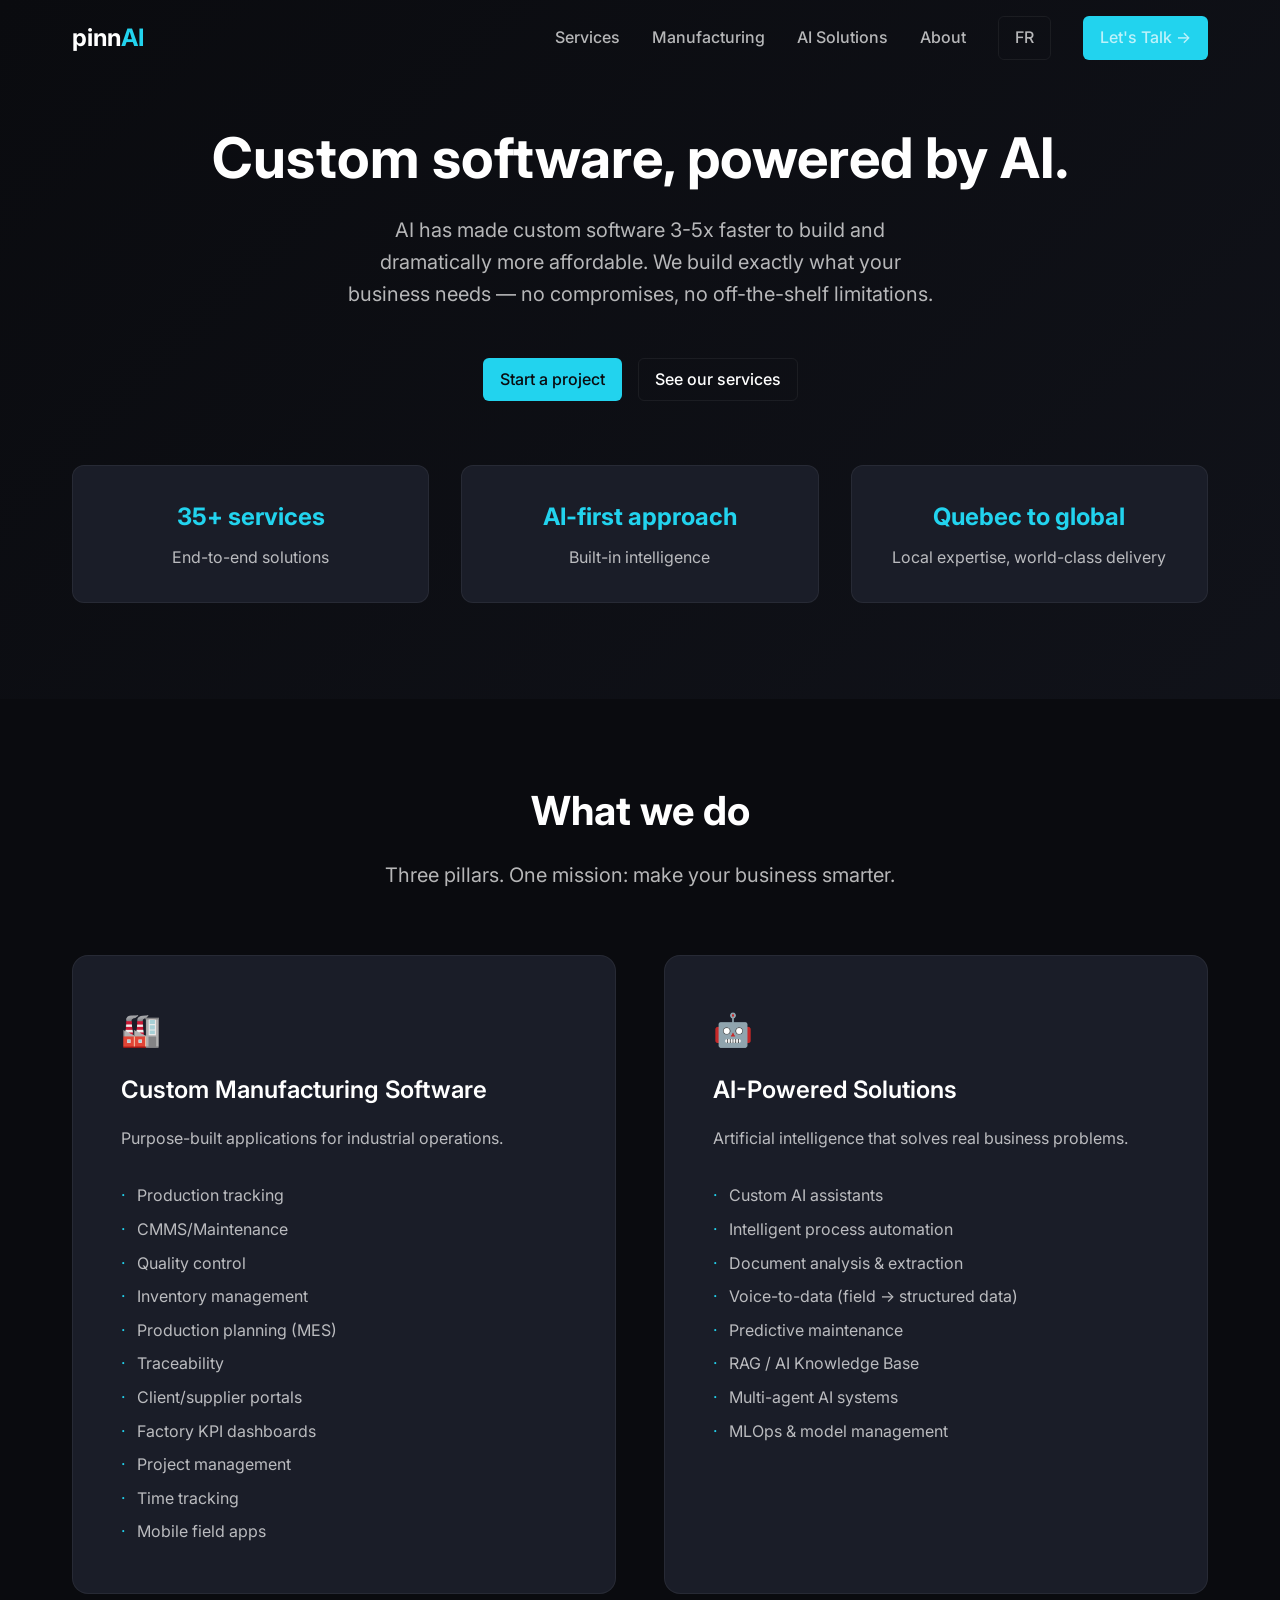
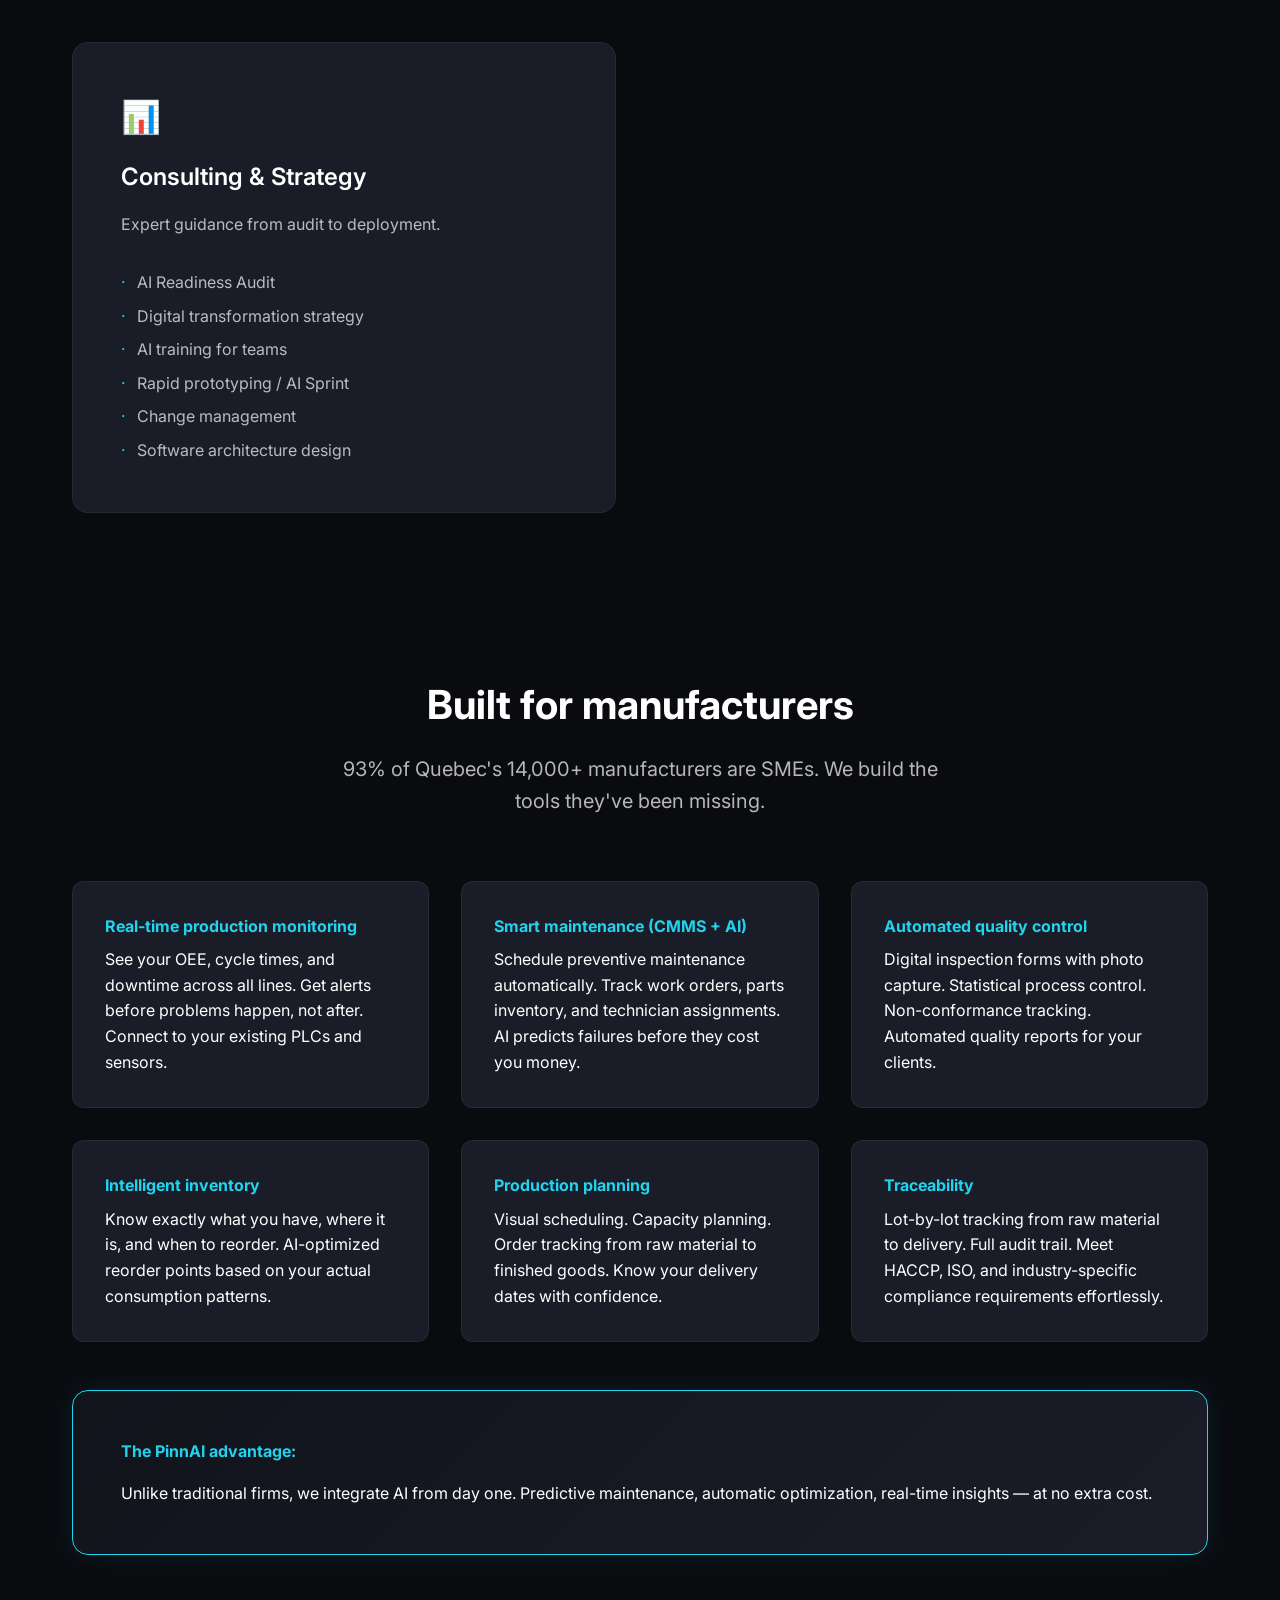
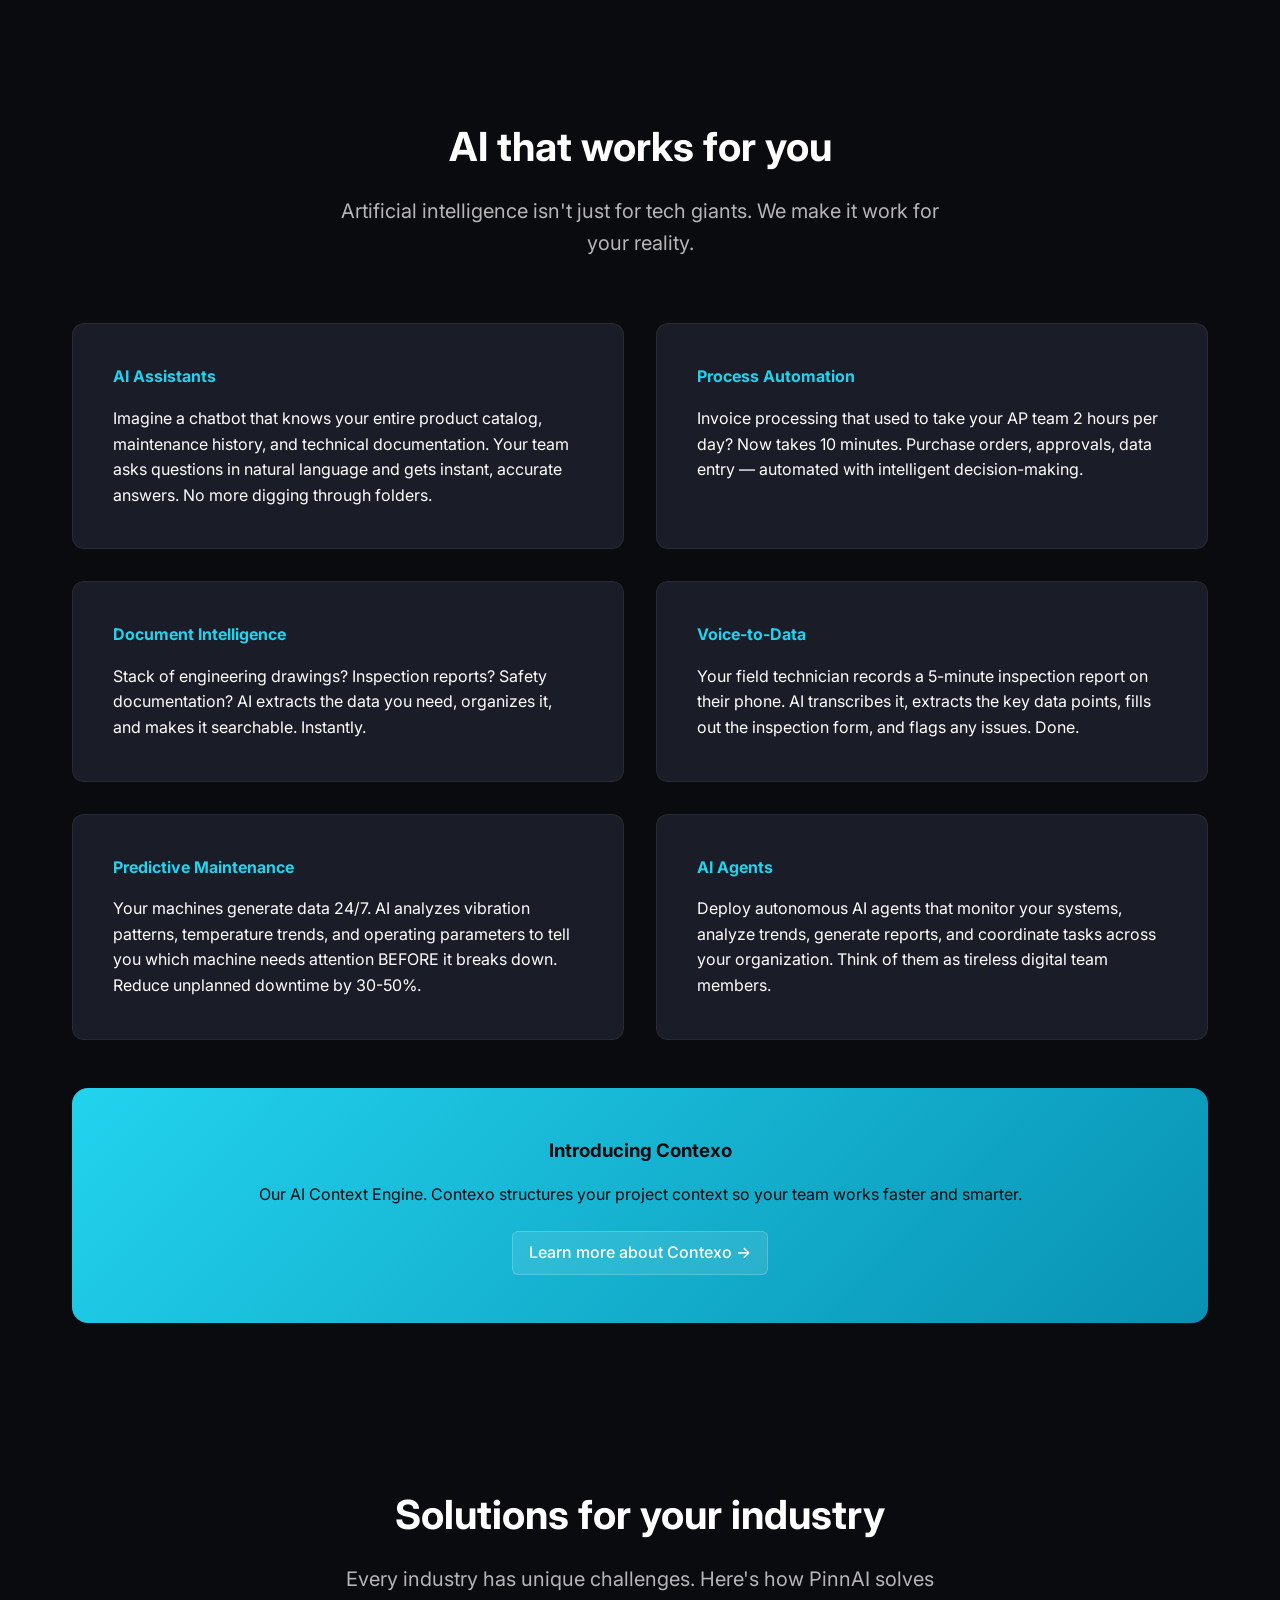
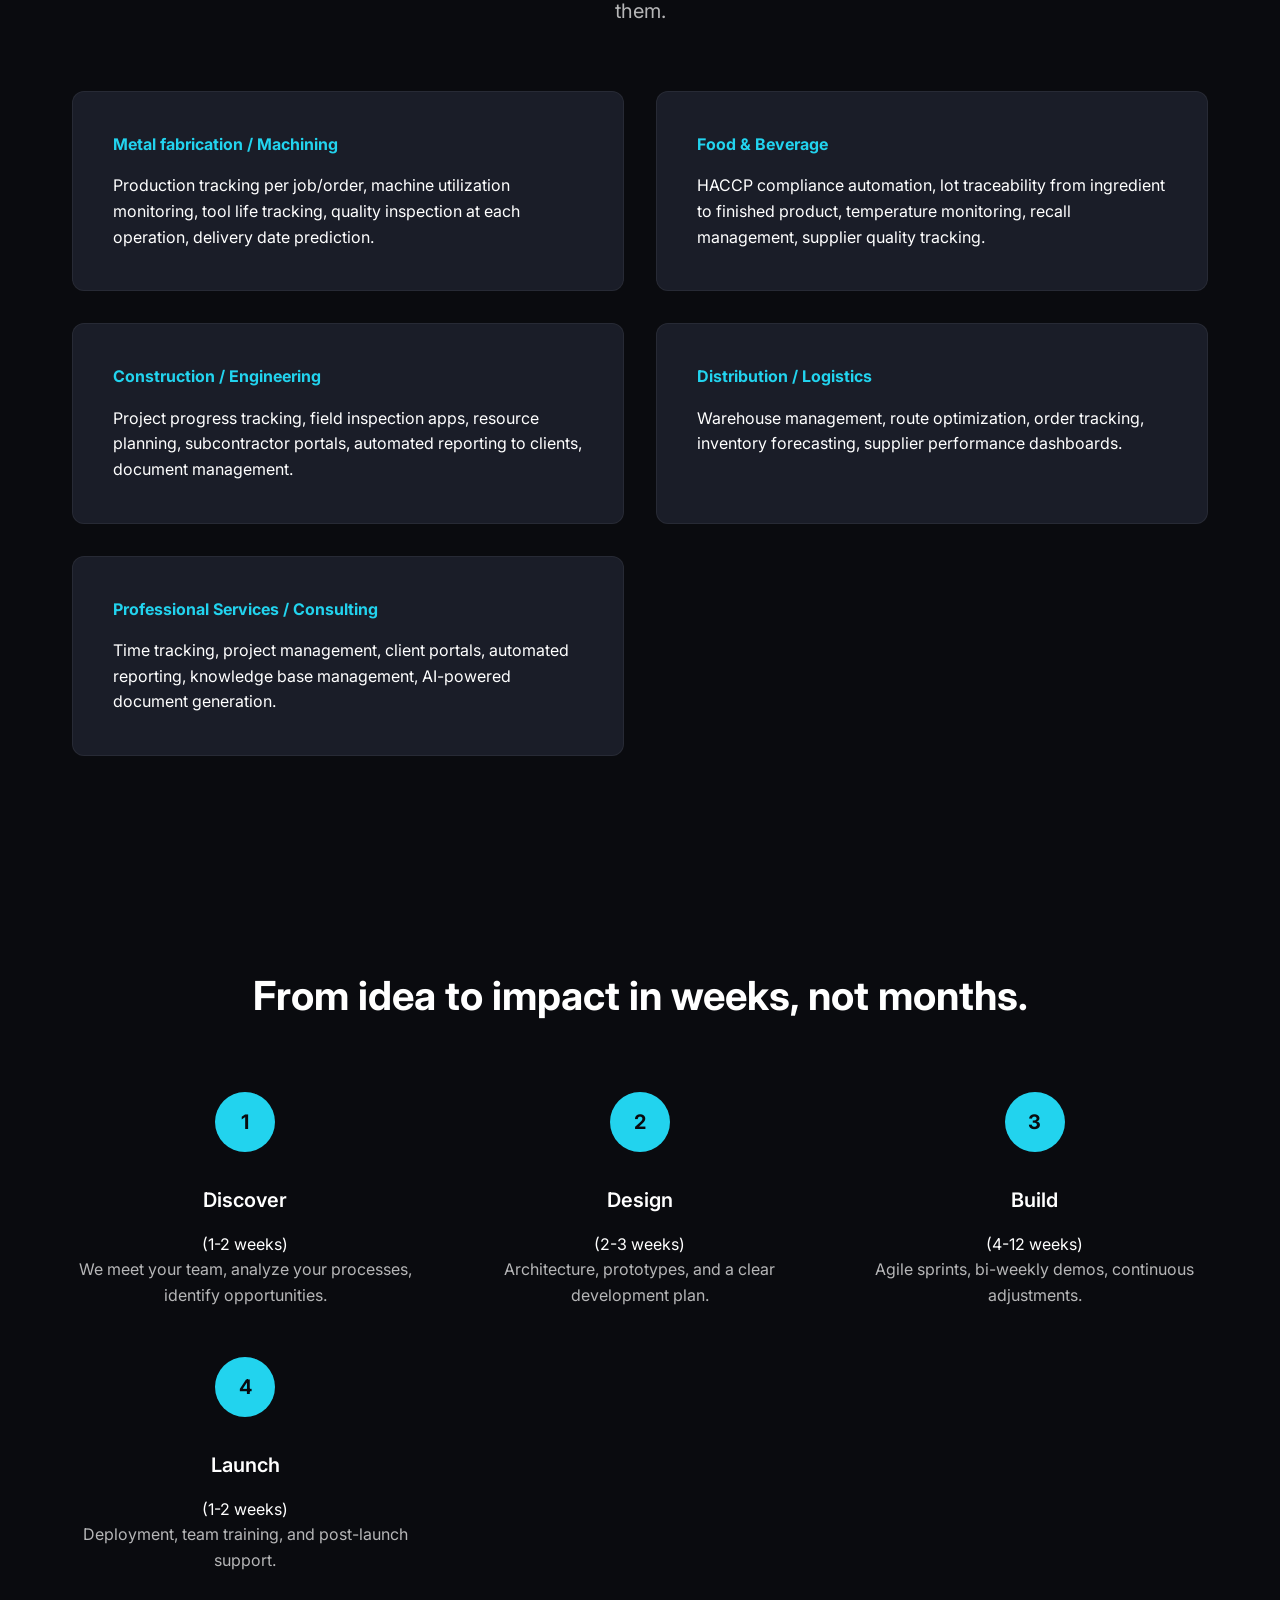
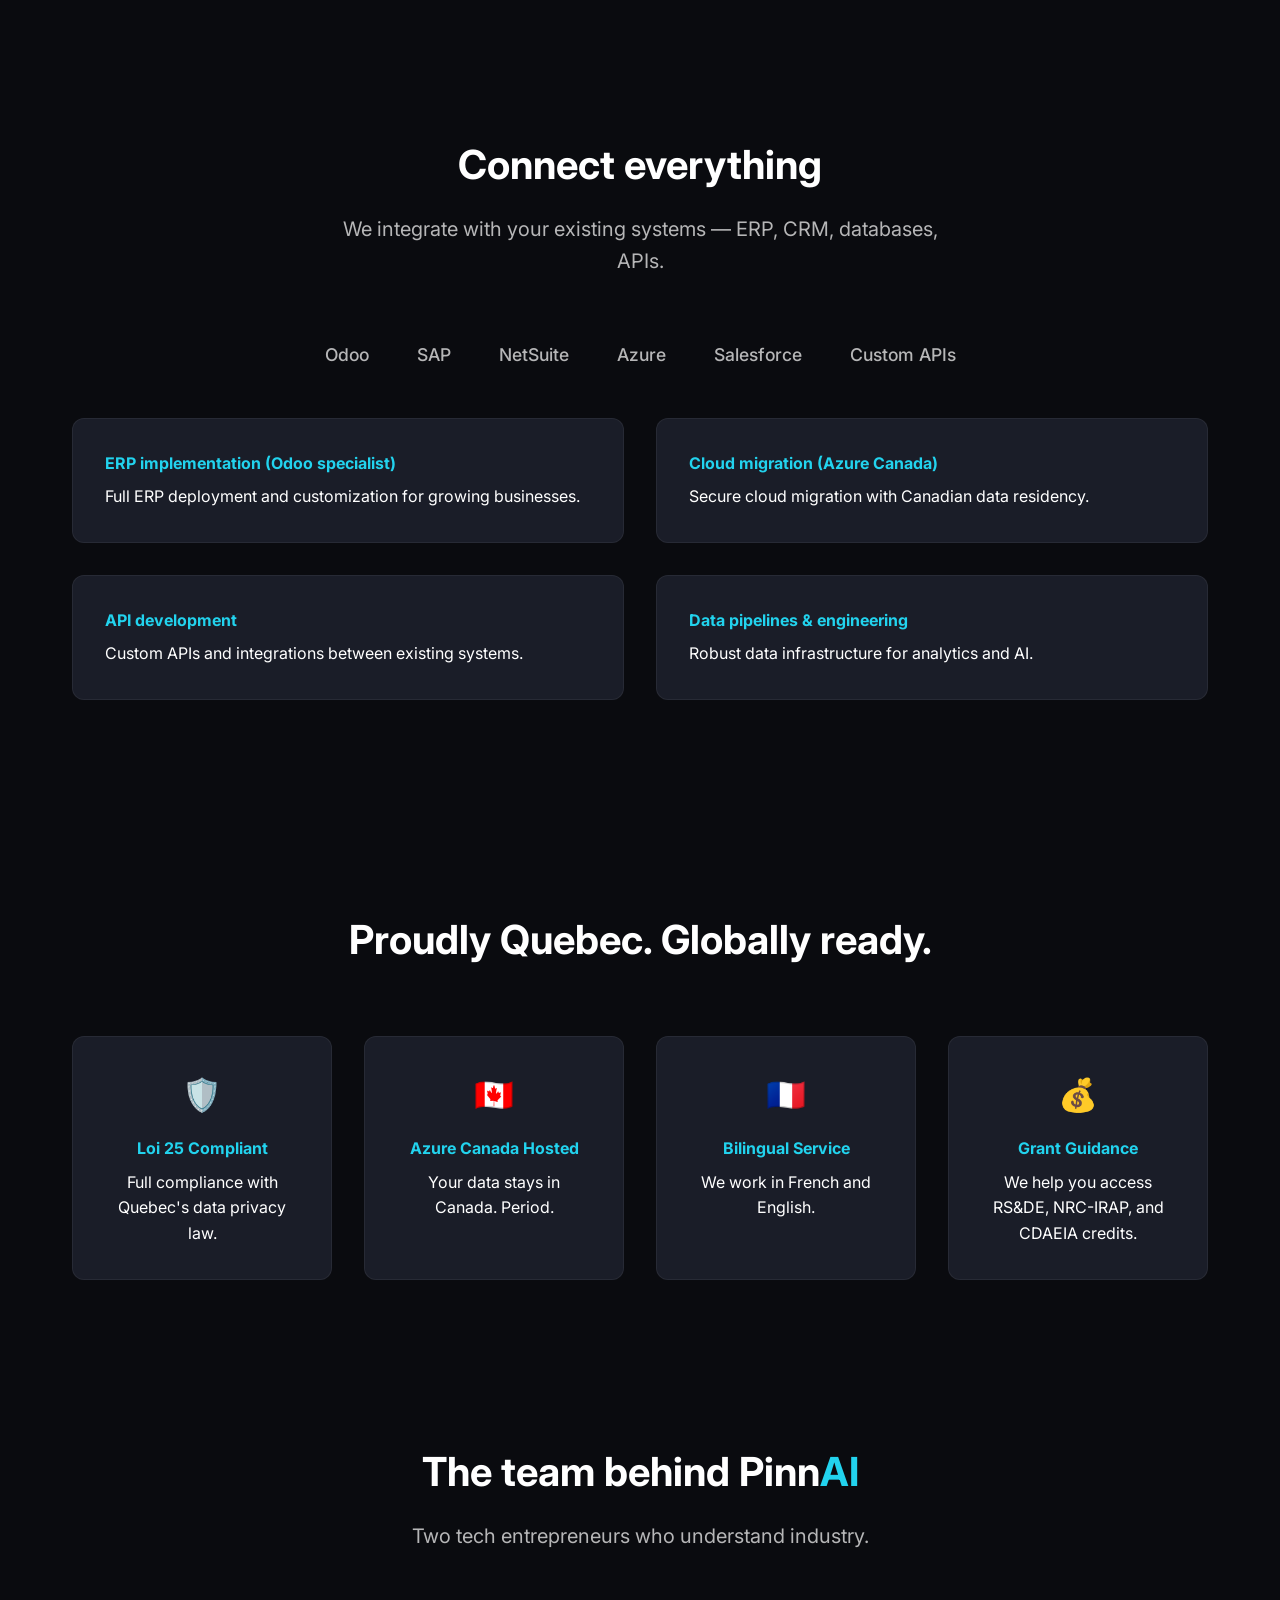
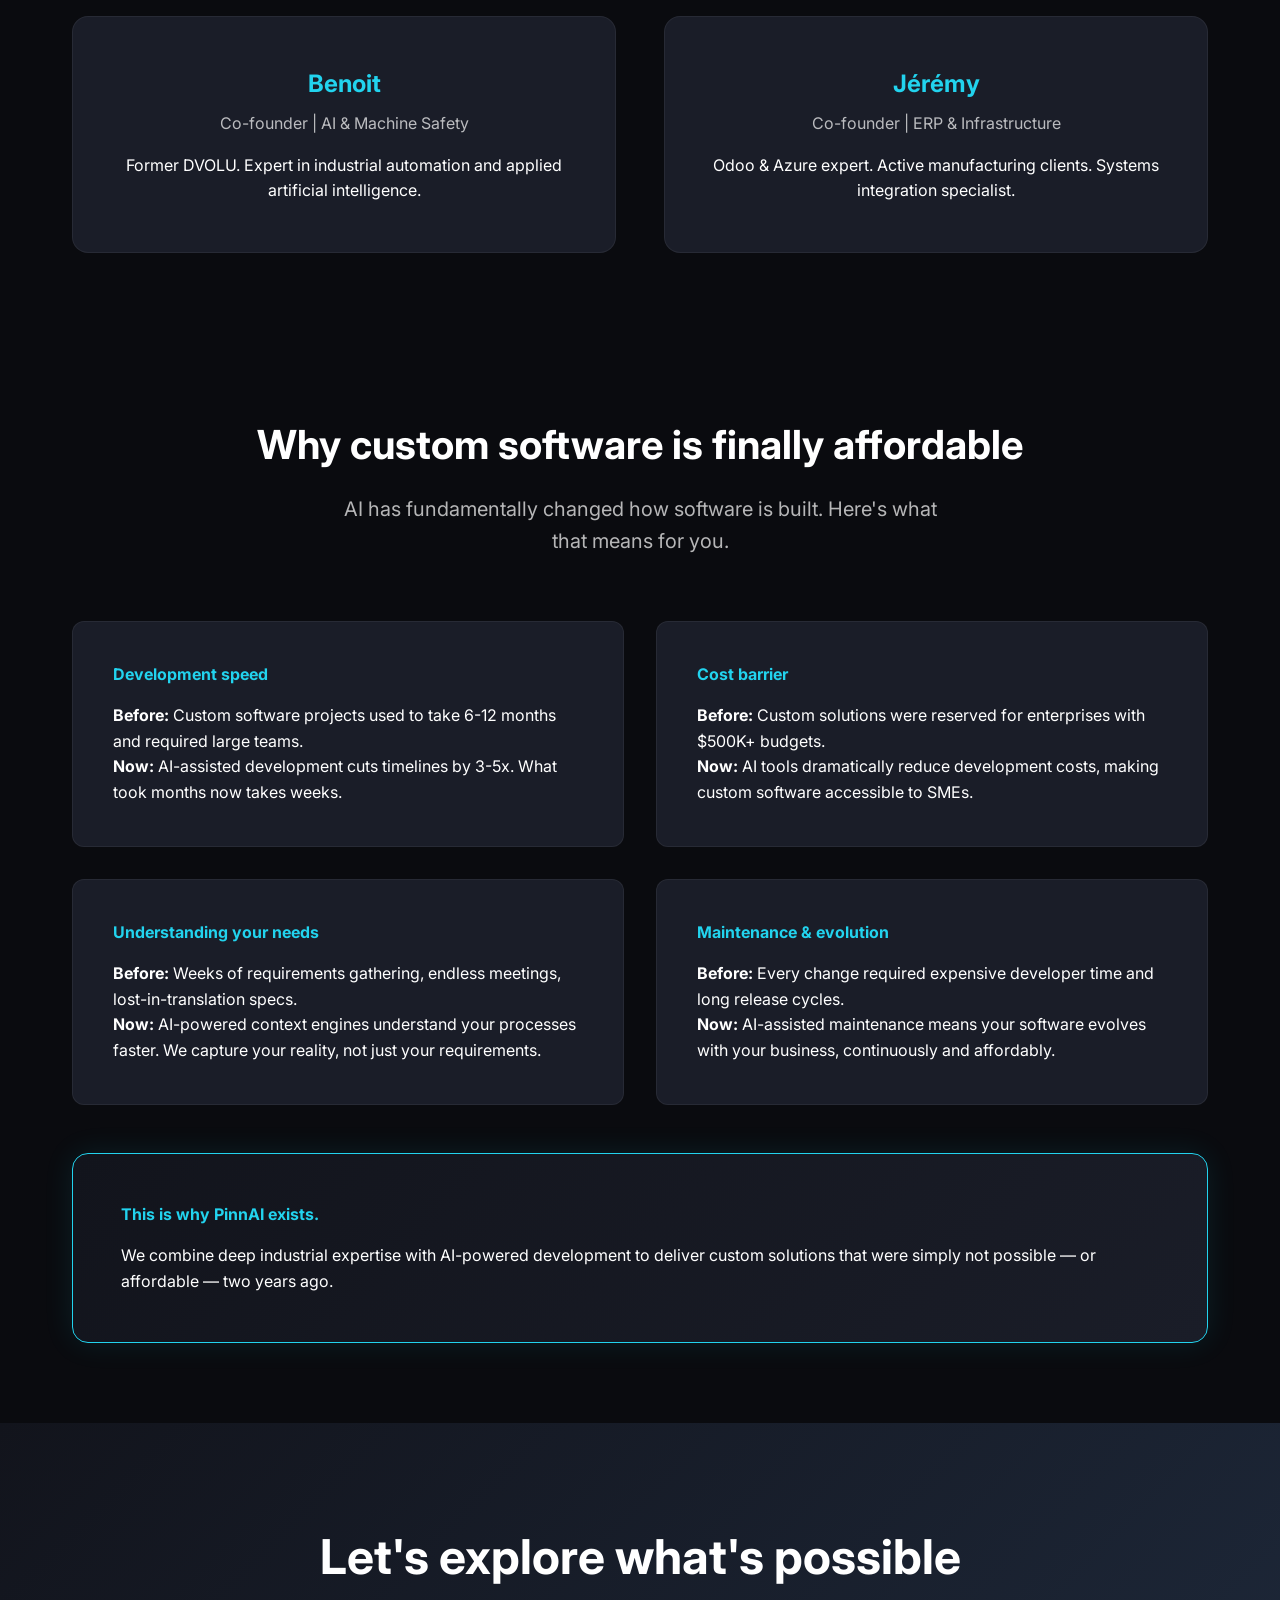
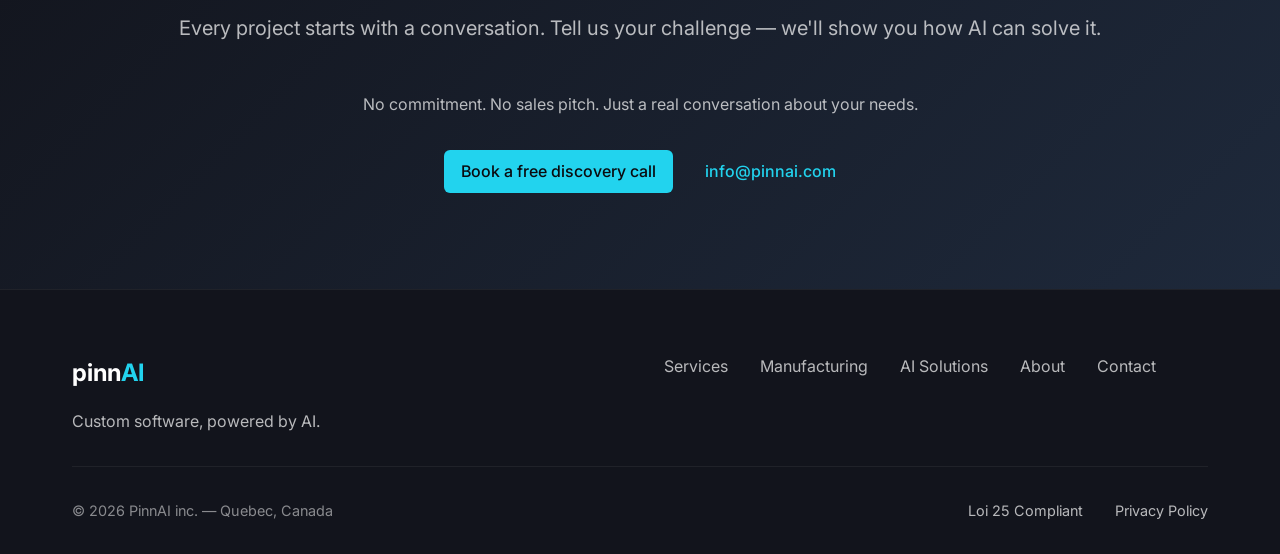
==== commit dfe2248e: "🚀 PinnAI v3: use cases détaillés, plus de pricing, section industries, why AI changes everything" ====
--- a/pinnai.html
+++ b/pinnai.html
@@ -719,7 +719,7 @@
     <section class="hero">
         <div class="container">
             <h1>Custom software, powered by AI.</h1>
-            <p class="subtitle">We build the exact software your business needs. Faster, smarter, and tailored to your operations.</p>
+            <p class="subtitle">AI has made custom software 3-5x faster to build and dramatically more affordable. We build exactly what your business needs — no compromises, no off-the-shelf limitations.</p>
             <div class="hero-ctas">
                 <a href="#contact" class="btn btn-primary">Start a project</a>
                 <a href="#services" class="btn btn-outline">See our services</a>
@@ -809,27 +809,27 @@
             <div class="manufacturing-cards">
                 <div class="feature-card">
                     <h4>Real-time production monitoring</h4>
-                    <p>Track production in real-time with dashboards that matter.</p>
+                    <p>See your OEE, cycle times, and downtime across all lines. Get alerts before problems happen, not after. Connect to your existing PLCs and sensors.</p>
                 </div>
                 <div class="feature-card">
                     <h4>Smart maintenance (CMMS + AI)</h4>
-                    <p>Predictive maintenance that prevents costly downtime.</p>
+                    <p>Schedule preventive maintenance automatically. Track work orders, parts inventory, and technician assignments. AI predicts failures before they cost you money.</p>
                 </div>
                 <div class="feature-card">
                     <h4>Automated quality control</h4>
-                    <p>AI-powered quality assurance and defect detection.</p>
+                    <p>Digital inspection forms with photo capture. Statistical process control. Non-conformance tracking. Automated quality reports for your clients.</p>
                 </div>
                 <div class="feature-card">
                     <h4>Intelligent inventory</h4>
-                    <p>Smart inventory management with automatic reordering.</p>
+                    <p>Know exactly what you have, where it is, and when to reorder. AI-optimized reorder points based on your actual consumption patterns.</p>
                 </div>
                 <div class="feature-card">
-                    <h4>Production planning & scheduling</h4>
-                    <p>Optimize production schedules with AI-driven insights.</p>
+                    <h4>Production planning</h4>
+                    <p>Visual scheduling. Capacity planning. Order tracking from raw material to finished goods. Know your delivery dates with confidence.</p>
                 </div>
                 <div class="feature-card">
-                    <h4>Traceability & compliance</h4>
-                    <p>Complete traceability from raw materials to finished goods.</p>
+                    <h4>Traceability</h4>
+                    <p>Lot-by-lot tracking from raw material to delivery. Full audit trail. Meet HACCP, ISO, and industry-specific compliance requirements effortlessly.</p>
                 </div>
             </div>
             <div class="callout-box">
@@ -849,33 +849,65 @@
             <div class="ai-features">
                 <div class="ai-card">
                     <h4>AI Assistants</h4>
-                    <p>Custom chatbots trained on YOUR business data. Support, operations, documentation — handled intelligently.</p>
+                    <p>Imagine a chatbot that knows your entire product catalog, maintenance history, and technical documentation. Your team asks questions in natural language and gets instant, accurate answers. No more digging through folders.</p>
                 </div>
                 <div class="ai-card">
                     <h4>Process Automation</h4>
-                    <p>RPA + AI. Automate workflows with intelligent decision-making.</p>
+                    <p>Invoice processing that used to take your AP team 2 hours per day? Now takes 10 minutes. Purchase orders, approvals, data entry — automated with intelligent decision-making.</p>
                 </div>
                 <div class="ai-card">
                     <h4>Document Intelligence</h4>
-                    <p>Extract data from invoices, reports, plans automatically. OCR + AI.</p>
+                    <p>Stack of engineering drawings? Inspection reports? Safety documentation? AI extracts the data you need, organizes it, and makes it searchable. Instantly.</p>
                 </div>
                 <div class="ai-card">
                     <h4>Voice-to-Data</h4>
-                    <p>Field recordings → structured data. Perfect for inspectors, engineers, field teams.</p>
+                    <p>Your field technician records a 5-minute inspection report on their phone. AI transcribes it, extracts the key data points, fills out the inspection form, and flags any issues. Done.</p>
                 </div>
                 <div class="ai-card">
                     <h4>Predictive Maintenance</h4>
-                    <p>ML models that predict failures before they happen. Cut maintenance costs 30-50%.</p>
+                    <p>Your machines generate data 24/7. AI analyzes vibration patterns, temperature trends, and operating parameters to tell you which machine needs attention BEFORE it breaks down. Reduce unplanned downtime by 30-50%.</p>
                 </div>
                 <div class="ai-card">
                     <h4>AI Agents</h4>
-                    <p>Autonomous AI agents that execute complex tasks: research, analysis, reporting, coordination.</p>
+                    <p>Deploy autonomous AI agents that monitor your systems, analyze trends, generate reports, and coordinate tasks across your organization. Think of them as tireless digital team members.</p>
                 </div>
             </div>
             <div class="product-teaser">
                 <h3>Introducing Contexo</h3>
                 <p>Our AI Context Engine. Contexo structures your project context so your team works faster and smarter.</p>
-                <a href="#pricing" class="btn">Learn more about Contexo →</a>
+                <a href="#contact" class="btn">Learn more about Contexo →</a>
+            </div>
+        </div>
+    </section>
+
+    <!-- Use Cases by Industry -->
+    <section class="section">
+        <div class="container">
+            <div class="section-header">
+                <h2>Solutions for your industry</h2>
+                <p class="subtitle">Every industry has unique challenges. Here's how PinnAI solves them.</p>
+            </div>
+            <div class="ai-features">
+                <div class="ai-card">
+                    <h4>Metal fabrication / Machining</h4>
+                    <p>Production tracking per job/order, machine utilization monitoring, tool life tracking, quality inspection at each operation, delivery date prediction.</p>
+                </div>
+                <div class="ai-card">
+                    <h4>Food & Beverage</h4>
+                    <p>HACCP compliance automation, lot traceability from ingredient to finished product, temperature monitoring, recall management, supplier quality tracking.</p>
+                </div>
+                <div class="ai-card">
+                    <h4>Construction / Engineering</h4>
+                    <p>Project progress tracking, field inspection apps, resource planning, subcontractor portals, automated reporting to clients, document management.</p>
+                </div>
+                <div class="ai-card">
+                    <h4>Distribution / Logistics</h4>
+                    <p>Warehouse management, route optimization, order tracking, inventory forecasting, supplier performance dashboards.</p>
+                </div>
+                <div class="ai-card">
+                    <h4>Professional Services / Consulting</h4>
+                    <p>Time tracking, project management, client portals, automated reporting, knowledge base management, AI-powered document generation.</p>
+                </div>
             </div>
         </div>
     </section>
@@ -1004,32 +1036,38 @@
         </div>
     </section>
 
-    <!-- Pricing -->
+    <!-- Why AI Changes Everything -->
     <section id="pricing" class="section">
         <div class="container">
             <div class="section-header">
-                <h2>Transparent pricing</h2>
-                <p class="subtitle">No surprises. Clear pricing from the start.</p>
-            </div>
-            <div class="pricing-grid">
-                <div class="pricing-card">
-                    <h3 class="pricing-title">Audit & Strategy</h3>
-                    <div class="pricing-amount">From $5,000</div>
-                    <p class="pricing-description">AI readiness audit, opportunity mapping, transformation roadmap.</p>
-                    <a href="#contact" class="btn btn-primary">Book an audit →</a>
-                </div>
-                <div class="pricing-card">
-                    <h3 class="pricing-title">Custom Project</h3>
-                    <div class="pricing-amount">$15K – $150K</div>
-                    <p class="pricing-description">Custom application, integration, deployment, training, 3-month support.</p>
-                    <a href="#contact" class="btn btn-primary">Estimate my project →</a>
-                </div>
-                <div class="pricing-card">
-                    <h3 class="pricing-title">Contexo SaaS</h3>
-                    <div class="pricing-amount">$149/mo</div>
-                    <p class="pricing-description">AI Context Engine, unlimited projects, team collaboration, support included.</p>
-                    <a href="#contact" class="btn btn-primary">Try free for 14 days →</a>
-                </div>
+                <h2>Why custom software is finally affordable</h2>
+                <p class="subtitle">AI has fundamentally changed how software is built. Here's what that means for you.</p>
+            </div>
+            <div class="ai-features">
+                <div class="ai-card">
+                    <h4>Development speed</h4>
+                    <p><strong>Before:</strong> Custom software projects used to take 6-12 months and required large teams.</p>
+                    <p><strong>Now:</strong> AI-assisted development cuts timelines by 3-5x. What took months now takes weeks.</p>
+                </div>
+                <div class="ai-card">
+                    <h4>Cost barrier</h4>
+                    <p><strong>Before:</strong> Custom solutions were reserved for enterprises with $500K+ budgets.</p>
+                    <p><strong>Now:</strong> AI tools dramatically reduce development costs, making custom software accessible to SMEs.</p>
+                </div>
+                <div class="ai-card">
+                    <h4>Understanding your needs</h4>
+                    <p><strong>Before:</strong> Weeks of requirements gathering, endless meetings, lost-in-translation specs.</p>
+                    <p><strong>Now:</strong> AI-powered context engines understand your processes faster. We capture your reality, not just your requirements.</p>
+                </div>
+                <div class="ai-card">
+                    <h4>Maintenance & evolution</h4>
+                    <p><strong>Before:</strong> Every change required expensive developer time and long release cycles.</p>
+                    <p><strong>Now:</strong> AI-assisted maintenance means your software evolves with your business, continuously and affordably.</p>
+                </div>
+            </div>
+            <div class="callout-box">
+                <h4>This is why PinnAI exists.</h4>
+                <p>We combine deep industrial expertise with AI-powered development to deliver custom solutions that were simply not possible — or affordable — two years ago.</p>
             </div>
         </div>
     </section>
@@ -1037,10 +1075,11 @@
     <!-- Final CTA -->
     <section id="contact" class="final-cta">
         <div class="container">
-            <h2>Ready to build something great?</h2>
-            <p class="subtitle">Free initial consultation. Response guaranteed in 24 hours.</p>
+            <h2>Let's explore what's possible</h2>
+            <p class="subtitle">Every project starts with a conversation. Tell us your challenge — we'll show you how AI can solve it.</p>
+            <p style="color: var(--text-secondary); margin-bottom: 2rem;">No commitment. No sales pitch. Just a real conversation about your needs.</p>
             <div class="cta-contact">
-                <a href="#contact" class="btn btn-primary">Book a call →</a>
+                <a href="#contact" class="btn btn-primary">Book a free discovery call</a>
                 <a href="mailto:info@pinnai.com" class="contact-email">info@pinnai.com</a>
             </div>
         </div>
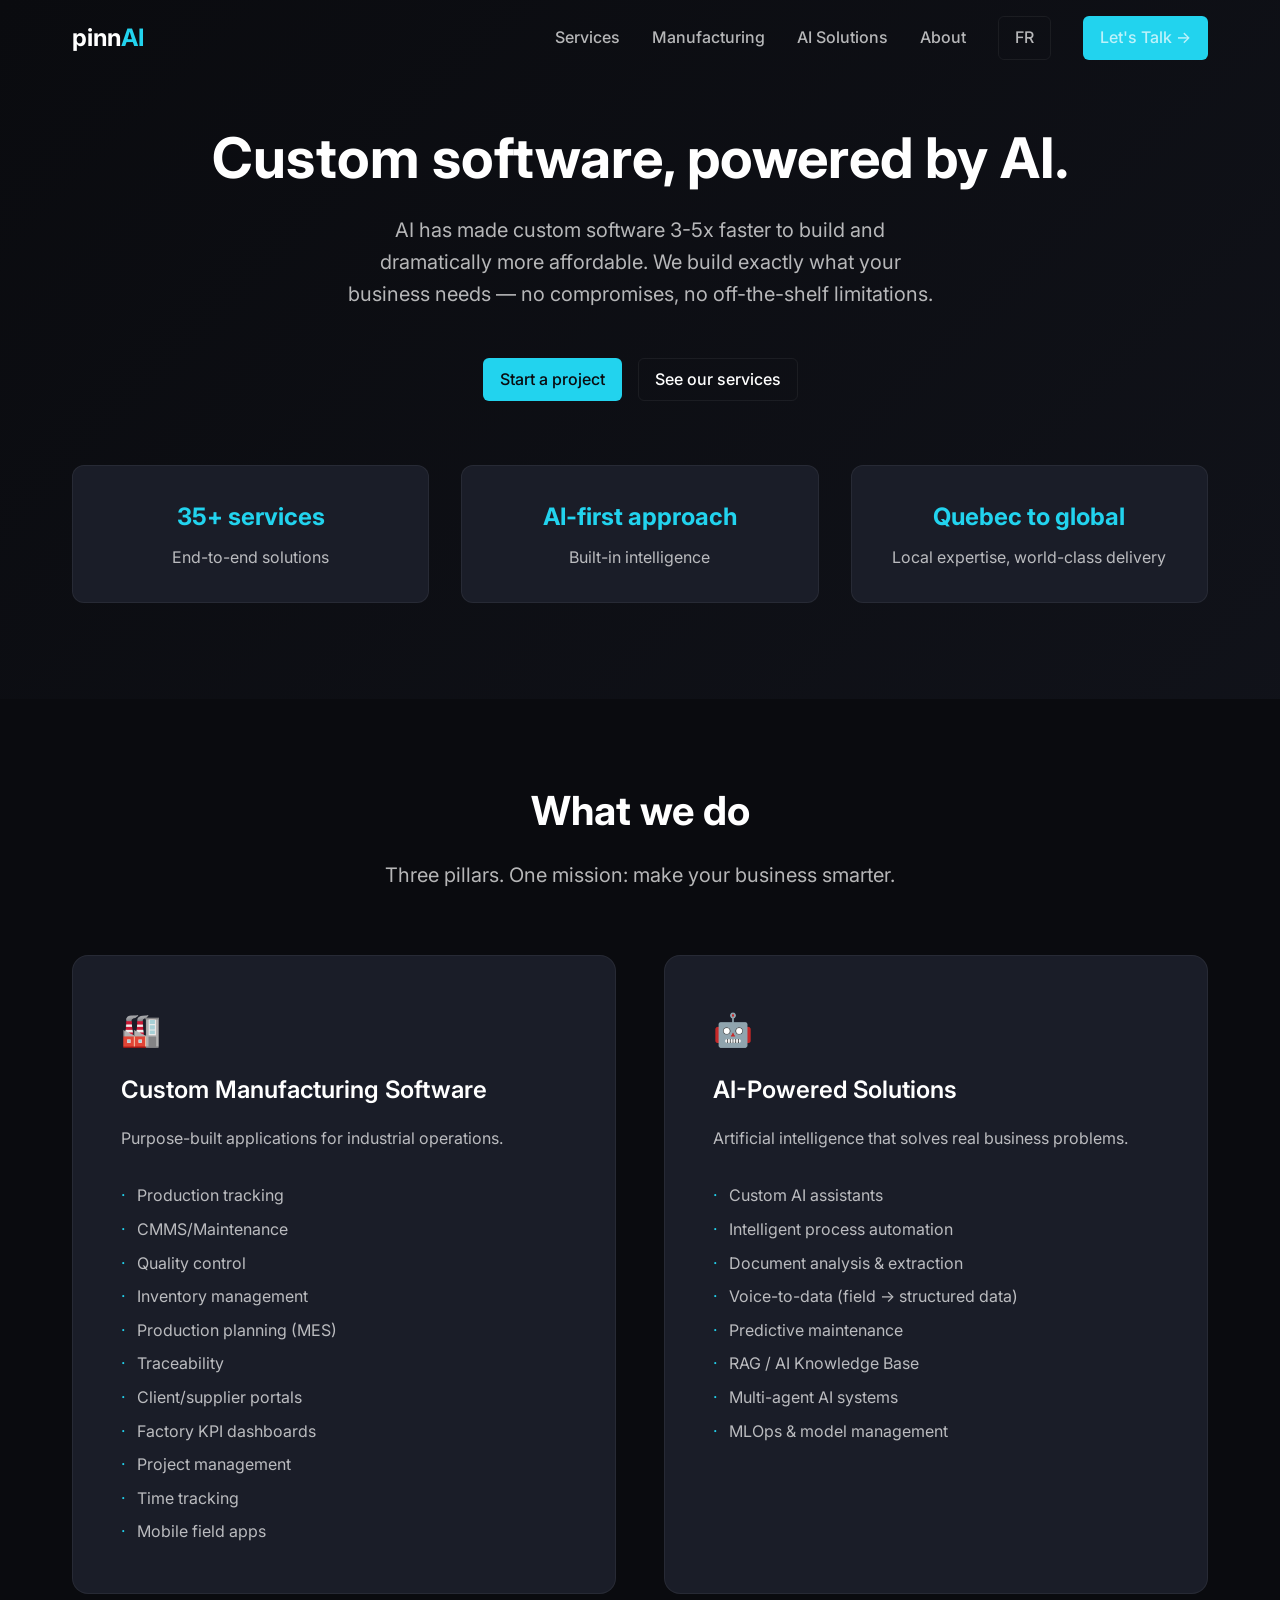
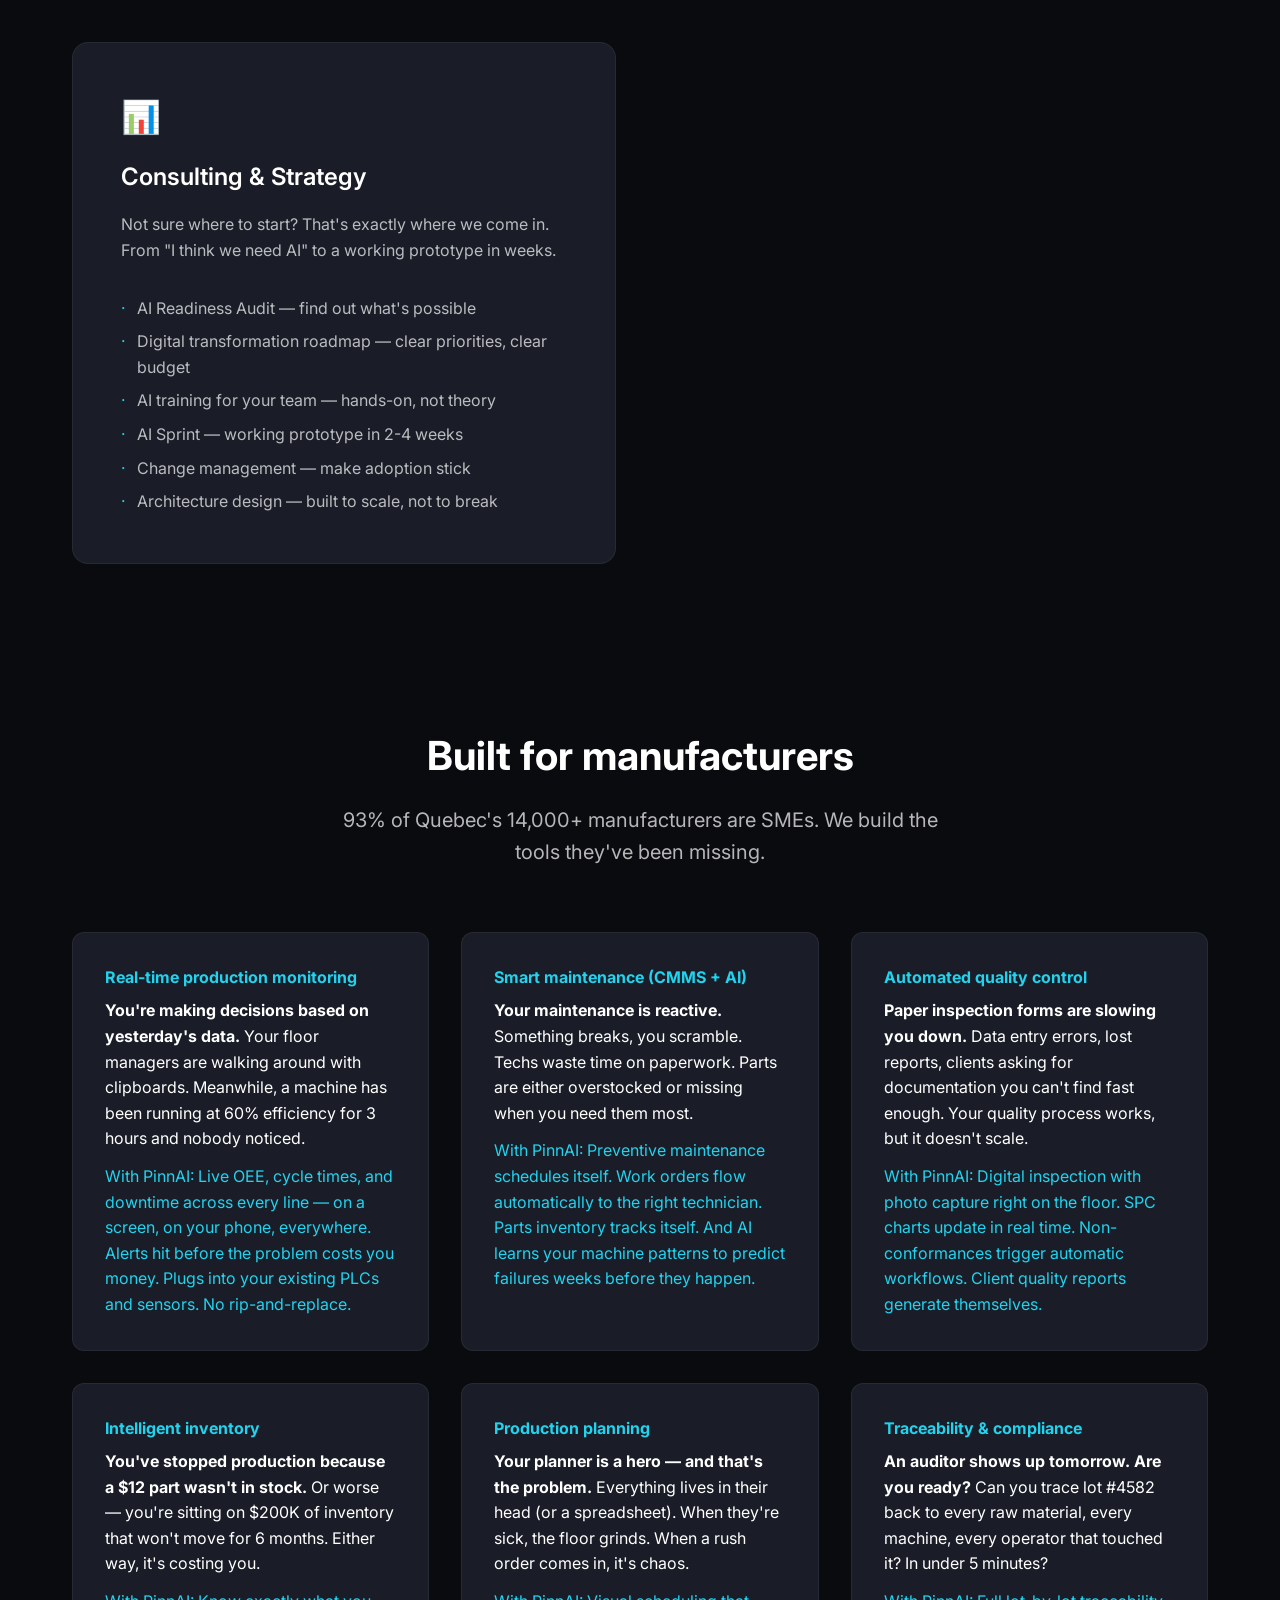
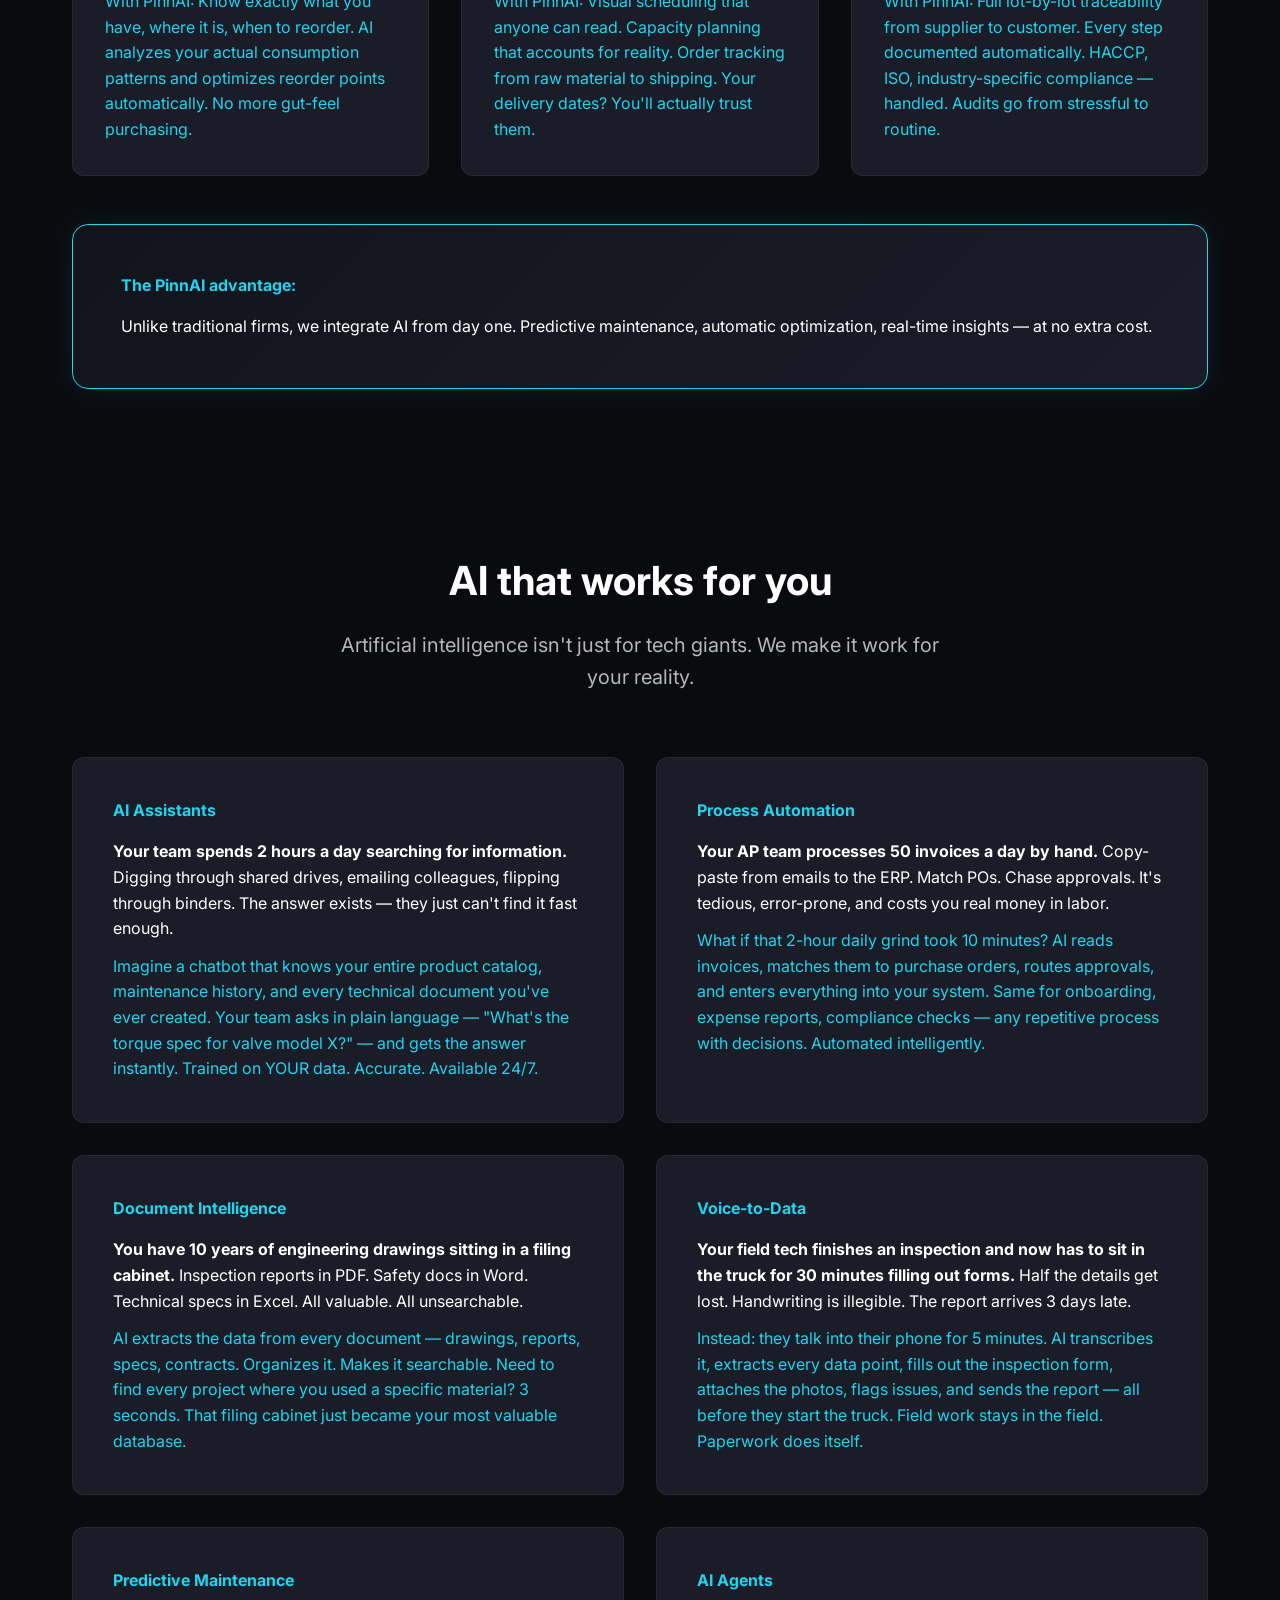
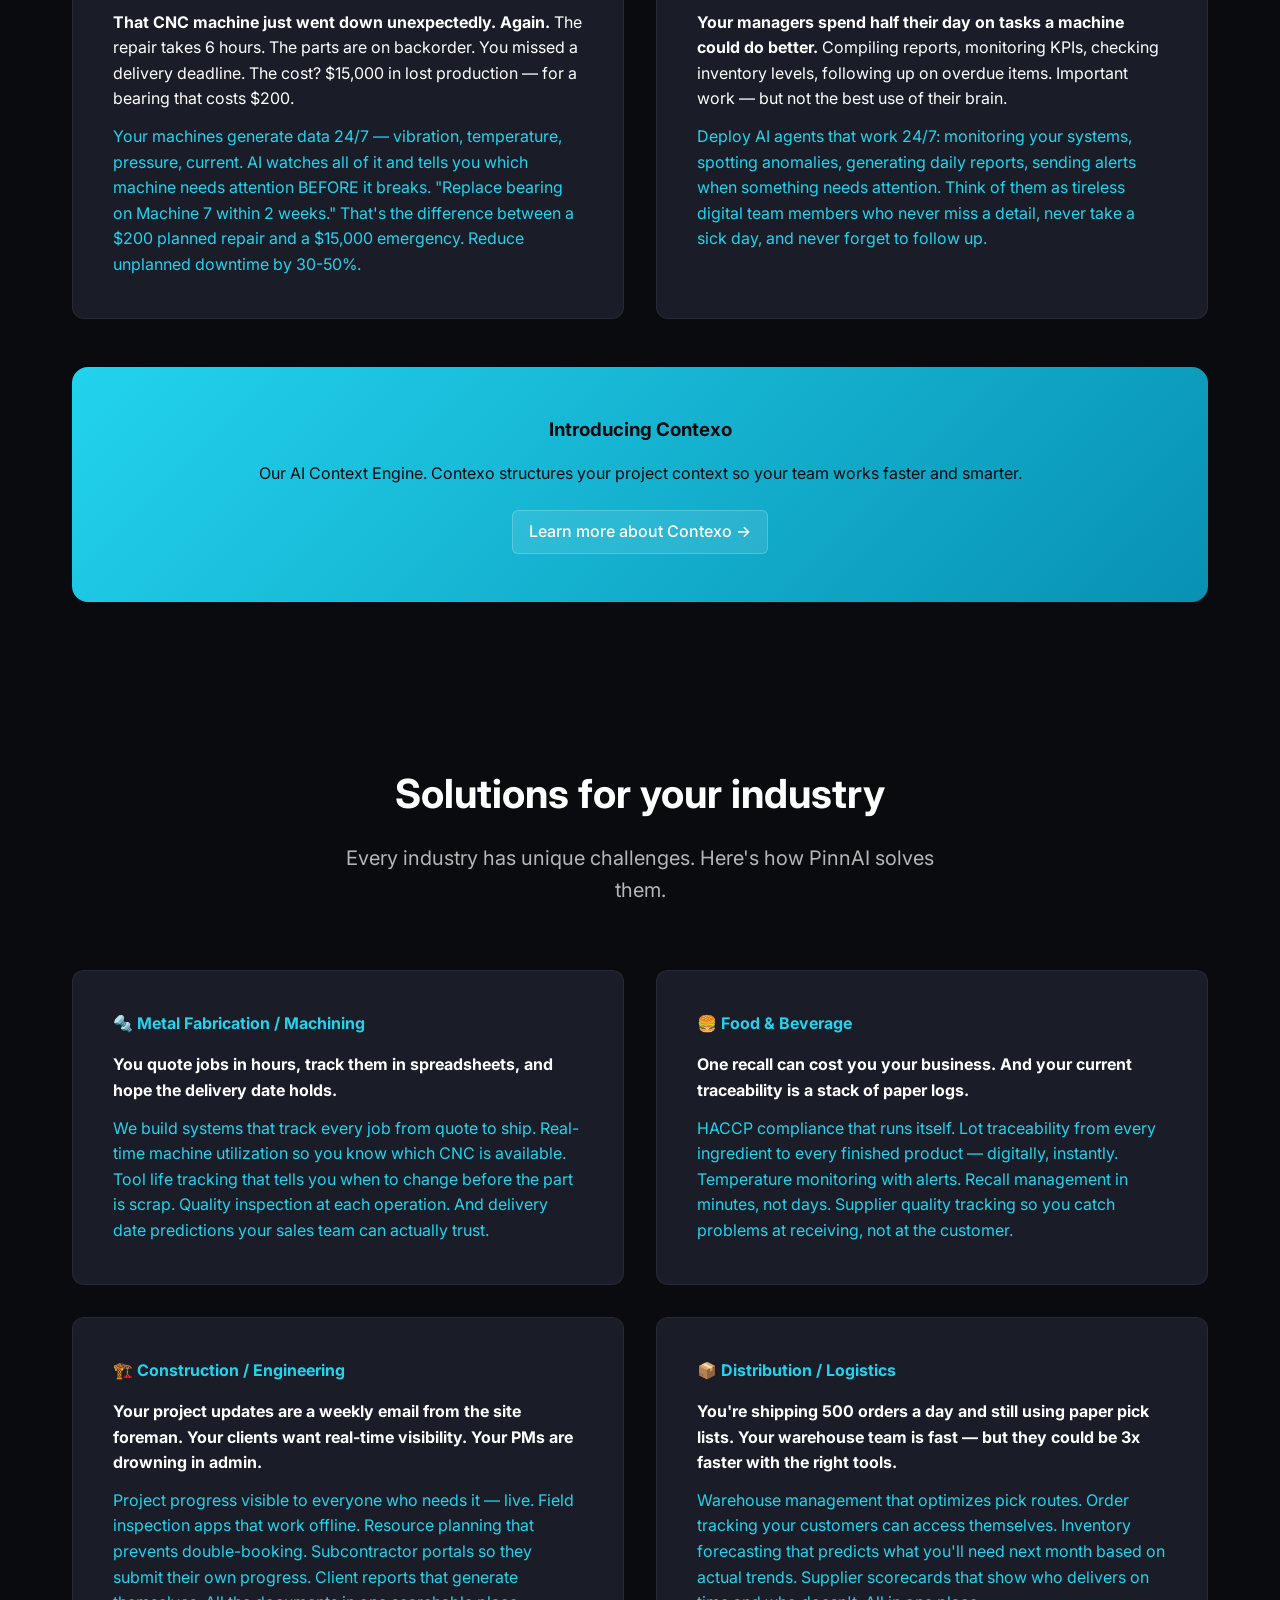
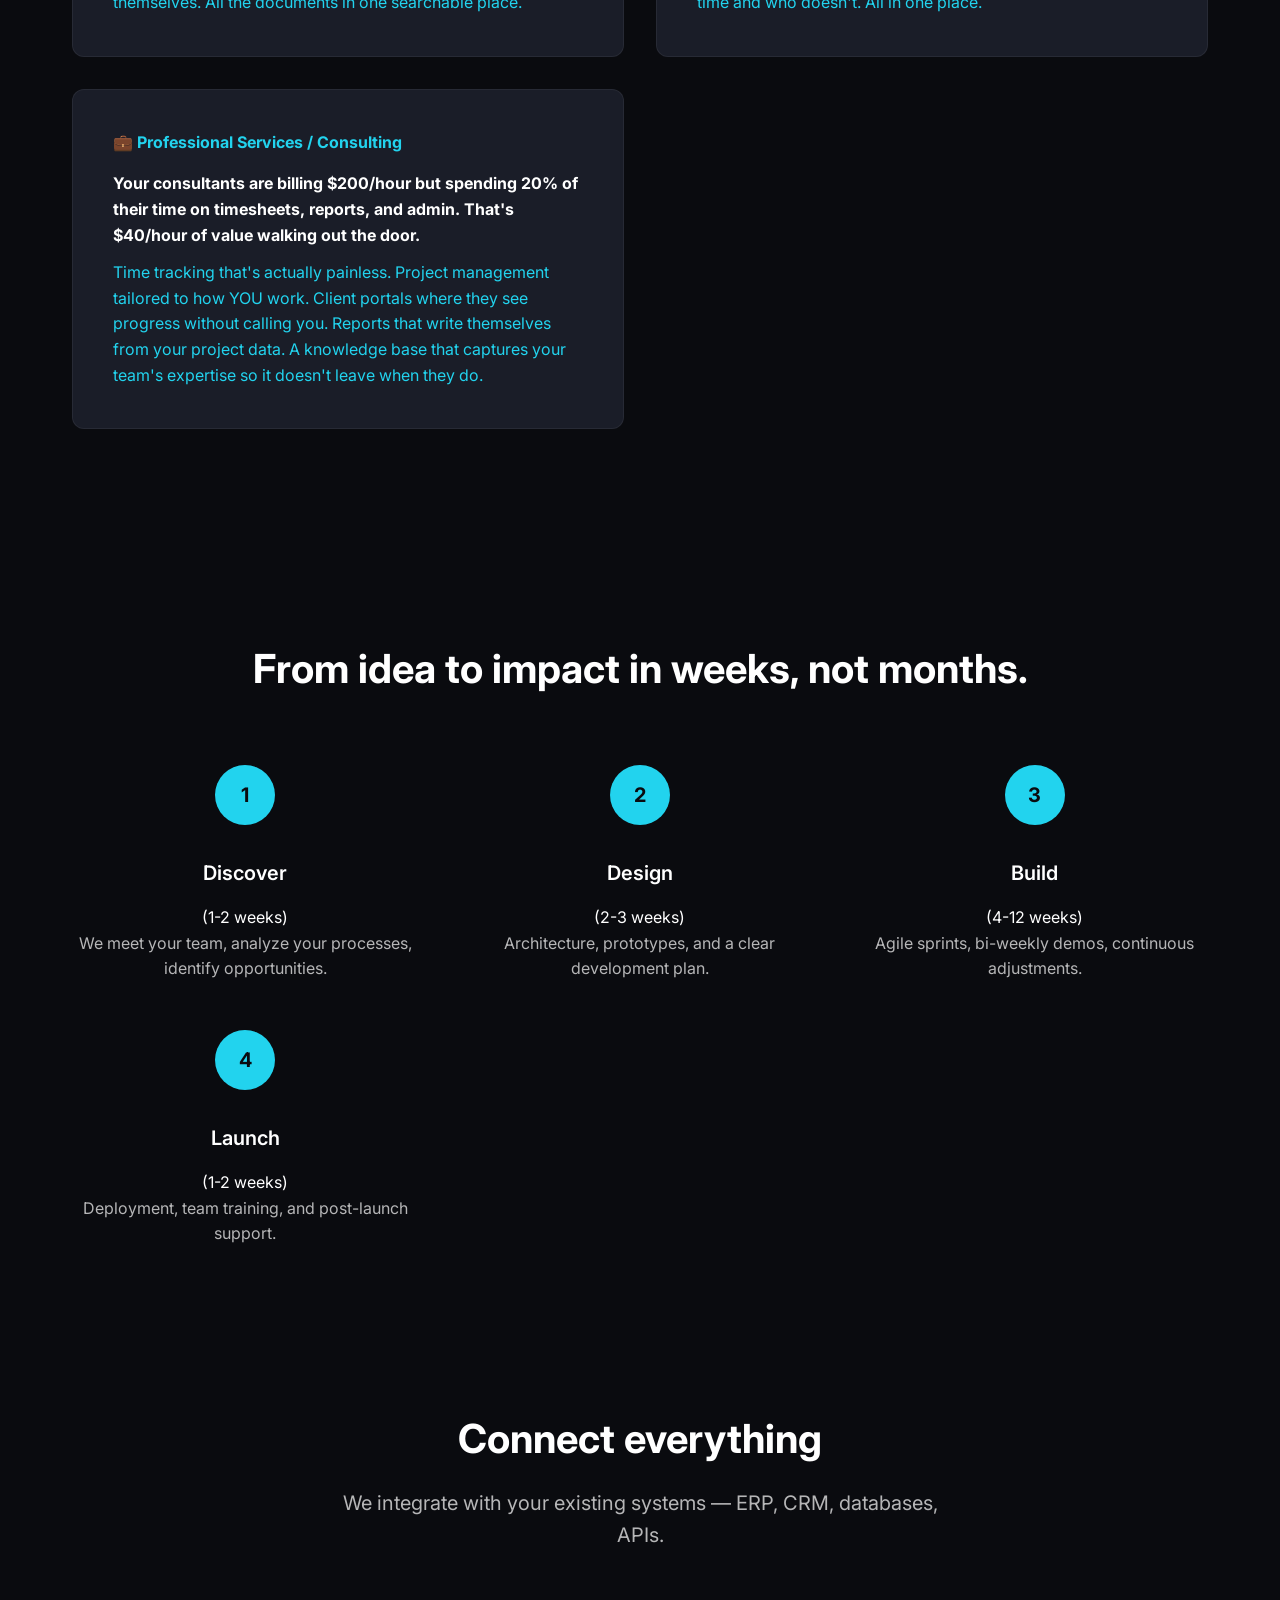
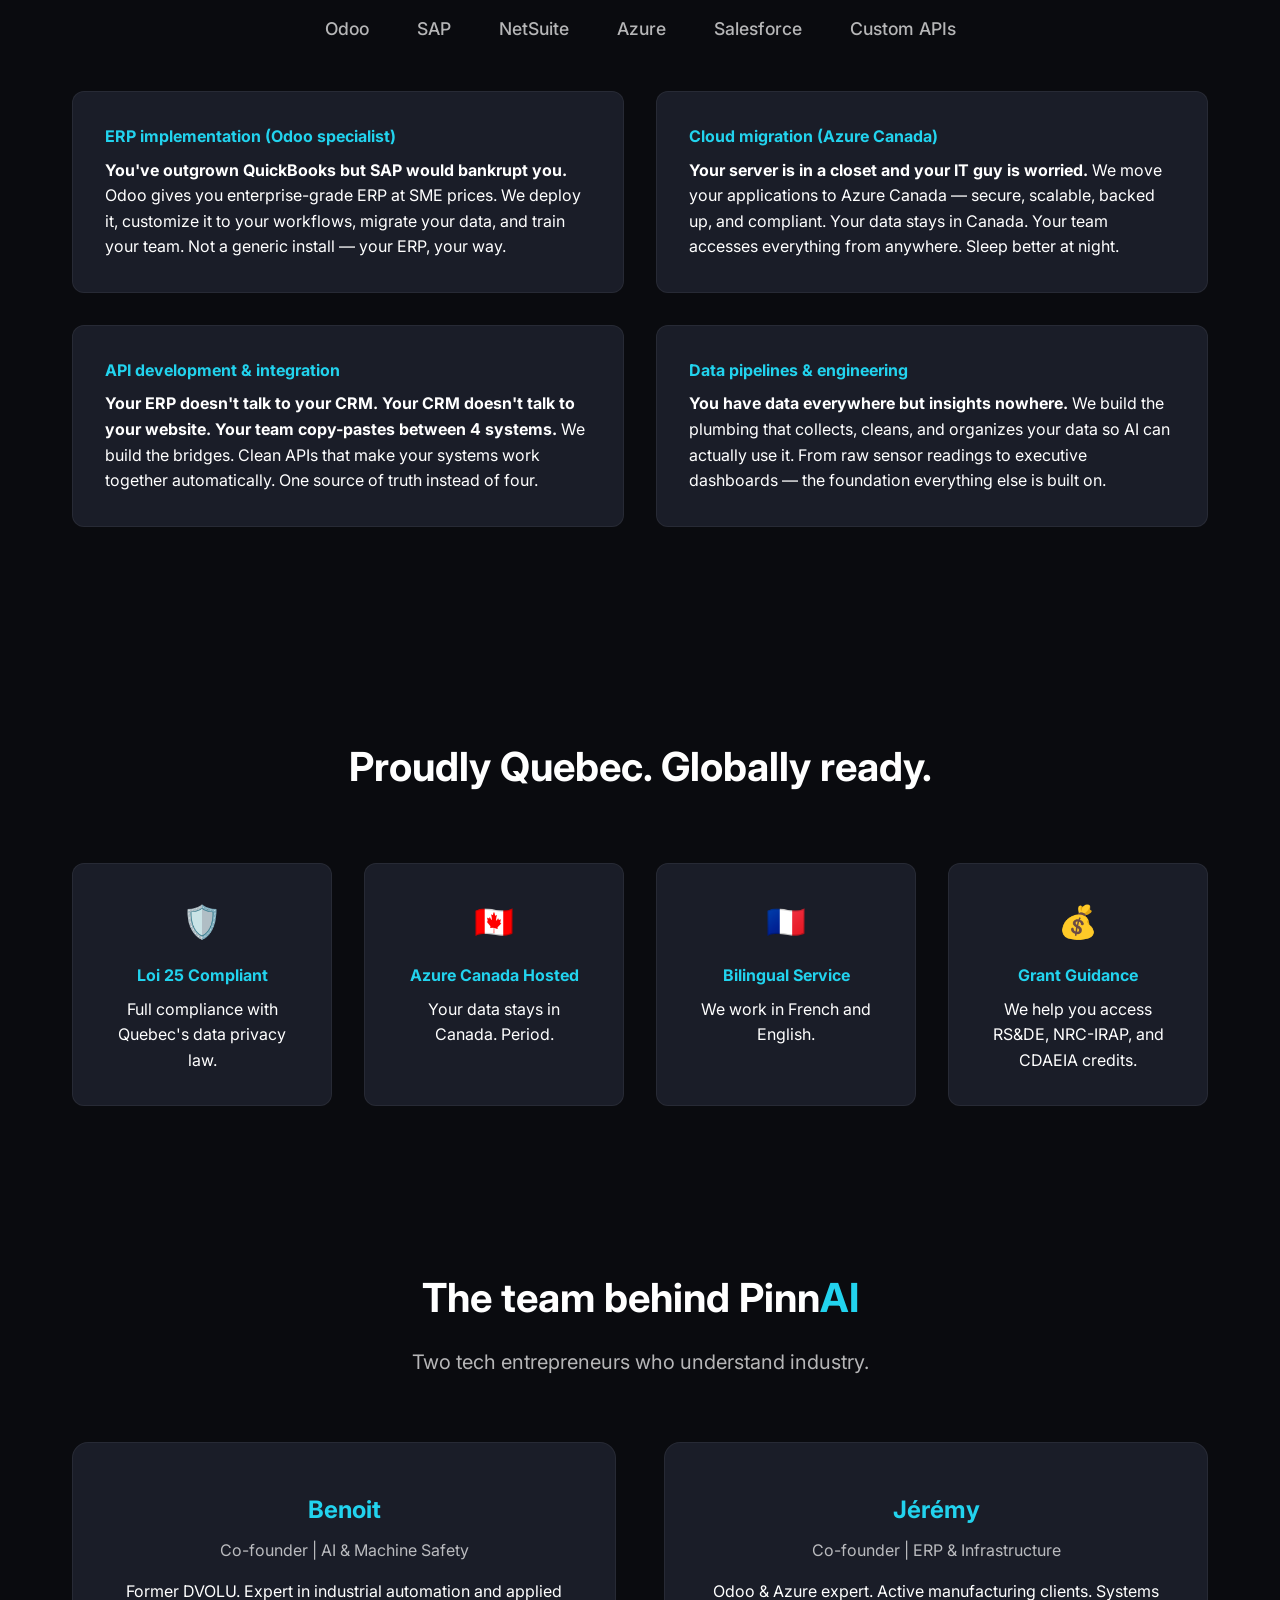
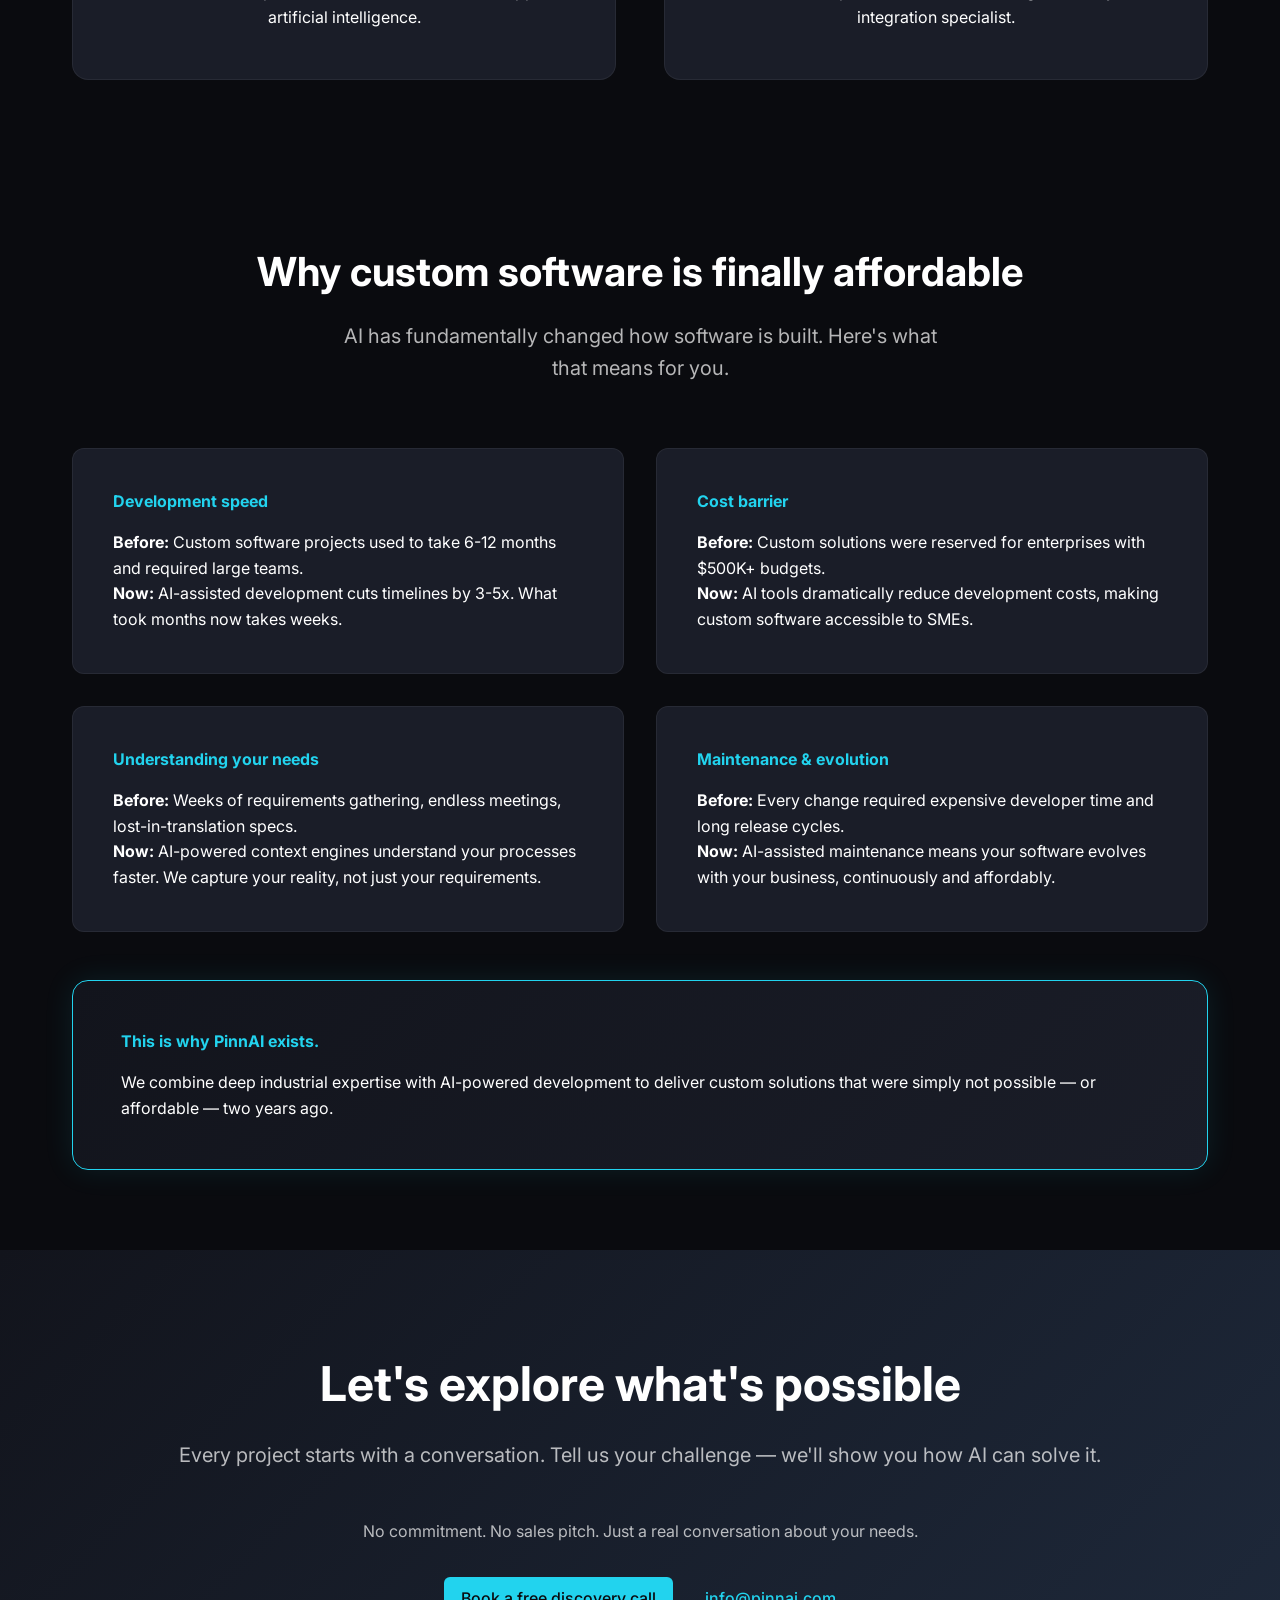
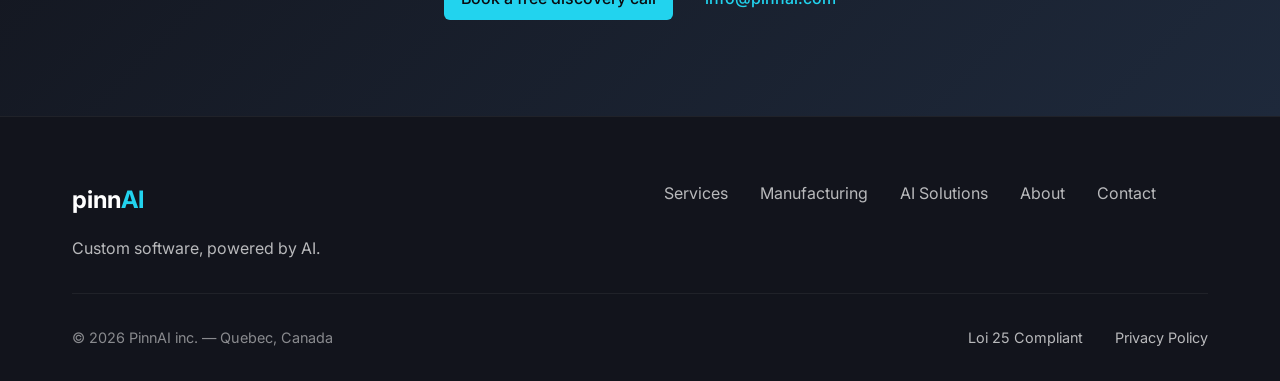
==== commit 2b25f45f: "🔥 PinnAI v4: descriptions vendeuses — pain points + solutions pour chaque use case" ====
--- a/pinnai.html
+++ b/pinnai.html
@@ -785,14 +785,14 @@
                 <div class="service-pillar">
                     <div class="service-icon">📊</div>
                     <h3 class="service-title">Consulting & Strategy</h3>
-                    <p class="service-description">Expert guidance from audit to deployment.</p>
+                    <p class="service-description">Not sure where to start? That's exactly where we come in. From "I think we need AI" to a working prototype in weeks.</p>
                     <ul class="service-features">
-                        <li>AI Readiness Audit</li>
-                        <li>Digital transformation strategy</li>
-                        <li>AI training for teams</li>
-                        <li>Rapid prototyping / AI Sprint</li>
-                        <li>Change management</li>
-                        <li>Software architecture design</li>
+                        <li>AI Readiness Audit — find out what's possible</li>
+                        <li>Digital transformation roadmap — clear priorities, clear budget</li>
+                        <li>AI training for your team — hands-on, not theory</li>
+                        <li>AI Sprint — working prototype in 2-4 weeks</li>
+                        <li>Change management — make adoption stick</li>
+                        <li>Architecture design — built to scale, not to break</li>
                     </ul>
                 </div>
             </div>
@@ -809,27 +809,33 @@
             <div class="manufacturing-cards">
                 <div class="feature-card">
                     <h4>Real-time production monitoring</h4>
-                    <p>See your OEE, cycle times, and downtime across all lines. Get alerts before problems happen, not after. Connect to your existing PLCs and sensors.</p>
+                    <p><strong>You're making decisions based on yesterday's data.</strong> Your floor managers are walking around with clipboards. Meanwhile, a machine has been running at 60% efficiency for 3 hours and nobody noticed.</p>
+                    <p style="color:var(--accent-cyan);margin-top:0.75rem;">With PinnAI: Live OEE, cycle times, and downtime across every line — on a screen, on your phone, everywhere. Alerts hit before the problem costs you money. Plugs into your existing PLCs and sensors. No rip-and-replace.</p>
                 </div>
                 <div class="feature-card">
                     <h4>Smart maintenance (CMMS + AI)</h4>
-                    <p>Schedule preventive maintenance automatically. Track work orders, parts inventory, and technician assignments. AI predicts failures before they cost you money.</p>
+                    <p><strong>Your maintenance is reactive.</strong> Something breaks, you scramble. Techs waste time on paperwork. Parts are either overstocked or missing when you need them most.</p>
+                    <p style="color:var(--accent-cyan);margin-top:0.75rem;">With PinnAI: Preventive maintenance schedules itself. Work orders flow automatically to the right technician. Parts inventory tracks itself. And AI learns your machine patterns to predict failures weeks before they happen.</p>
                 </div>
                 <div class="feature-card">
                     <h4>Automated quality control</h4>
-                    <p>Digital inspection forms with photo capture. Statistical process control. Non-conformance tracking. Automated quality reports for your clients.</p>
+                    <p><strong>Paper inspection forms are slowing you down.</strong> Data entry errors, lost reports, clients asking for documentation you can't find fast enough. Your quality process works, but it doesn't scale.</p>
+                    <p style="color:var(--accent-cyan);margin-top:0.75rem;">With PinnAI: Digital inspection with photo capture right on the floor. SPC charts update in real time. Non-conformances trigger automatic workflows. Client quality reports generate themselves.</p>
                 </div>
                 <div class="feature-card">
                     <h4>Intelligent inventory</h4>
-                    <p>Know exactly what you have, where it is, and when to reorder. AI-optimized reorder points based on your actual consumption patterns.</p>
+                    <p><strong>You've stopped production because a $12 part wasn't in stock.</strong> Or worse — you're sitting on $200K of inventory that won't move for 6 months. Either way, it's costing you.</p>
+                    <p style="color:var(--accent-cyan);margin-top:0.75rem;">With PinnAI: Know exactly what you have, where it is, when to reorder. AI analyzes your actual consumption patterns and optimizes reorder points automatically. No more gut-feel purchasing.</p>
                 </div>
                 <div class="feature-card">
                     <h4>Production planning</h4>
-                    <p>Visual scheduling. Capacity planning. Order tracking from raw material to finished goods. Know your delivery dates with confidence.</p>
+                    <p><strong>Your planner is a hero — and that's the problem.</strong> Everything lives in their head (or a spreadsheet). When they're sick, the floor grinds. When a rush order comes in, it's chaos.</p>
+                    <p style="color:var(--accent-cyan);margin-top:0.75rem;">With PinnAI: Visual scheduling that anyone can read. Capacity planning that accounts for reality. Order tracking from raw material to shipping. Your delivery dates? You'll actually trust them.</p>
                 </div>
                 <div class="feature-card">
-                    <h4>Traceability</h4>
-                    <p>Lot-by-lot tracking from raw material to delivery. Full audit trail. Meet HACCP, ISO, and industry-specific compliance requirements effortlessly.</p>
+                    <h4>Traceability & compliance</h4>
+                    <p><strong>An auditor shows up tomorrow. Are you ready?</strong> Can you trace lot #4582 back to every raw material, every machine, every operator that touched it? In under 5 minutes?</p>
+                    <p style="color:var(--accent-cyan);margin-top:0.75rem;">With PinnAI: Full lot-by-lot traceability from supplier to customer. Every step documented automatically. HACCP, ISO, industry-specific compliance — handled. Audits go from stressful to routine.</p>
                 </div>
             </div>
             <div class="callout-box">
@@ -849,27 +855,33 @@
             <div class="ai-features">
                 <div class="ai-card">
                     <h4>AI Assistants</h4>
-                    <p>Imagine a chatbot that knows your entire product catalog, maintenance history, and technical documentation. Your team asks questions in natural language and gets instant, accurate answers. No more digging through folders.</p>
+                    <p><strong>Your team spends 2 hours a day searching for information.</strong> Digging through shared drives, emailing colleagues, flipping through binders. The answer exists — they just can't find it fast enough.</p>
+                    <p style="color:var(--accent-cyan);margin-top:0.75rem;">Imagine a chatbot that knows your entire product catalog, maintenance history, and every technical document you've ever created. Your team asks in plain language — "What's the torque spec for valve model X?" — and gets the answer instantly. Trained on YOUR data. Accurate. Available 24/7.</p>
                 </div>
                 <div class="ai-card">
                     <h4>Process Automation</h4>
-                    <p>Invoice processing that used to take your AP team 2 hours per day? Now takes 10 minutes. Purchase orders, approvals, data entry — automated with intelligent decision-making.</p>
+                    <p><strong>Your AP team processes 50 invoices a day by hand.</strong> Copy-paste from emails to the ERP. Match POs. Chase approvals. It's tedious, error-prone, and costs you real money in labor.</p>
+                    <p style="color:var(--accent-cyan);margin-top:0.75rem;">What if that 2-hour daily grind took 10 minutes? AI reads invoices, matches them to purchase orders, routes approvals, and enters everything into your system. Same for onboarding, expense reports, compliance checks — any repetitive process with decisions. Automated intelligently.</p>
                 </div>
                 <div class="ai-card">
                     <h4>Document Intelligence</h4>
-                    <p>Stack of engineering drawings? Inspection reports? Safety documentation? AI extracts the data you need, organizes it, and makes it searchable. Instantly.</p>
+                    <p><strong>You have 10 years of engineering drawings sitting in a filing cabinet.</strong> Inspection reports in PDF. Safety docs in Word. Technical specs in Excel. All valuable. All unsearchable.</p>
+                    <p style="color:var(--accent-cyan);margin-top:0.75rem;">AI extracts the data from every document — drawings, reports, specs, contracts. Organizes it. Makes it searchable. Need to find every project where you used a specific material? 3 seconds. That filing cabinet just became your most valuable database.</p>
                 </div>
                 <div class="ai-card">
                     <h4>Voice-to-Data</h4>
-                    <p>Your field technician records a 5-minute inspection report on their phone. AI transcribes it, extracts the key data points, fills out the inspection form, and flags any issues. Done.</p>
+                    <p><strong>Your field tech finishes an inspection and now has to sit in the truck for 30 minutes filling out forms.</strong> Half the details get lost. Handwriting is illegible. The report arrives 3 days late.</p>
+                    <p style="color:var(--accent-cyan);margin-top:0.75rem;">Instead: they talk into their phone for 5 minutes. AI transcribes it, extracts every data point, fills out the inspection form, attaches the photos, flags issues, and sends the report — all before they start the truck. Field work stays in the field. Paperwork does itself.</p>
                 </div>
                 <div class="ai-card">
                     <h4>Predictive Maintenance</h4>
-                    <p>Your machines generate data 24/7. AI analyzes vibration patterns, temperature trends, and operating parameters to tell you which machine needs attention BEFORE it breaks down. Reduce unplanned downtime by 30-50%.</p>
+                    <p><strong>That CNC machine just went down unexpectedly. Again.</strong> The repair takes 6 hours. The parts are on backorder. You missed a delivery deadline. The cost? $15,000 in lost production — for a bearing that costs $200.</p>
+                    <p style="color:var(--accent-cyan);margin-top:0.75rem;">Your machines generate data 24/7 — vibration, temperature, pressure, current. AI watches all of it and tells you which machine needs attention BEFORE it breaks. "Replace bearing on Machine 7 within 2 weeks." That's the difference between a $200 planned repair and a $15,000 emergency. Reduce unplanned downtime by 30-50%.</p>
                 </div>
                 <div class="ai-card">
                     <h4>AI Agents</h4>
-                    <p>Deploy autonomous AI agents that monitor your systems, analyze trends, generate reports, and coordinate tasks across your organization. Think of them as tireless digital team members.</p>
+                    <p><strong>Your managers spend half their day on tasks a machine could do better.</strong> Compiling reports, monitoring KPIs, checking inventory levels, following up on overdue items. Important work — but not the best use of their brain.</p>
+                    <p style="color:var(--accent-cyan);margin-top:0.75rem;">Deploy AI agents that work 24/7: monitoring your systems, spotting anomalies, generating daily reports, sending alerts when something needs attention. Think of them as tireless digital team members who never miss a detail, never take a sick day, and never forget to follow up.</p>
                 </div>
             </div>
             <div class="product-teaser">
@@ -889,24 +901,29 @@
             </div>
             <div class="ai-features">
                 <div class="ai-card">
-                    <h4>Metal fabrication / Machining</h4>
-                    <p>Production tracking per job/order, machine utilization monitoring, tool life tracking, quality inspection at each operation, delivery date prediction.</p>
-                </div>
-                <div class="ai-card">
-                    <h4>Food & Beverage</h4>
-                    <p>HACCP compliance automation, lot traceability from ingredient to finished product, temperature monitoring, recall management, supplier quality tracking.</p>
-                </div>
-                <div class="ai-card">
-                    <h4>Construction / Engineering</h4>
-                    <p>Project progress tracking, field inspection apps, resource planning, subcontractor portals, automated reporting to clients, document management.</p>
-                </div>
-                <div class="ai-card">
-                    <h4>Distribution / Logistics</h4>
-                    <p>Warehouse management, route optimization, order tracking, inventory forecasting, supplier performance dashboards.</p>
-                </div>
-                <div class="ai-card">
-                    <h4>Professional Services / Consulting</h4>
-                    <p>Time tracking, project management, client portals, automated reporting, knowledge base management, AI-powered document generation.</p>
+                    <h4>🔩 Metal Fabrication / Machining</h4>
+                    <p><strong>You quote jobs in hours, track them in spreadsheets, and hope the delivery date holds.</strong></p>
+                    <p style="color:var(--accent-cyan);margin-top:0.75rem;">We build systems that track every job from quote to ship. Real-time machine utilization so you know which CNC is available. Tool life tracking that tells you when to change before the part is scrap. Quality inspection at each operation. And delivery date predictions your sales team can actually trust.</p>
+                </div>
+                <div class="ai-card">
+                    <h4>🍔 Food & Beverage</h4>
+                    <p><strong>One recall can cost you your business. And your current traceability is a stack of paper logs.</strong></p>
+                    <p style="color:var(--accent-cyan);margin-top:0.75rem;">HACCP compliance that runs itself. Lot traceability from every ingredient to every finished product — digitally, instantly. Temperature monitoring with alerts. Recall management in minutes, not days. Supplier quality tracking so you catch problems at receiving, not at the customer.</p>
+                </div>
+                <div class="ai-card">
+                    <h4>🏗️ Construction / Engineering</h4>
+                    <p><strong>Your project updates are a weekly email from the site foreman. Your clients want real-time visibility. Your PMs are drowning in admin.</strong></p>
+                    <p style="color:var(--accent-cyan);margin-top:0.75rem;">Project progress visible to everyone who needs it — live. Field inspection apps that work offline. Resource planning that prevents double-booking. Subcontractor portals so they submit their own progress. Client reports that generate themselves. All the documents in one searchable place.</p>
+                </div>
+                <div class="ai-card">
+                    <h4>📦 Distribution / Logistics</h4>
+                    <p><strong>You're shipping 500 orders a day and still using paper pick lists. Your warehouse team is fast — but they could be 3x faster with the right tools.</strong></p>
+                    <p style="color:var(--accent-cyan);margin-top:0.75rem;">Warehouse management that optimizes pick routes. Order tracking your customers can access themselves. Inventory forecasting that predicts what you'll need next month based on actual trends. Supplier scorecards that show who delivers on time and who doesn't. All in one place.</p>
+                </div>
+                <div class="ai-card">
+                    <h4>💼 Professional Services / Consulting</h4>
+                    <p><strong>Your consultants are billing $200/hour but spending 20% of their time on timesheets, reports, and admin. That's $40/hour of value walking out the door.</strong></p>
+                    <p style="color:var(--accent-cyan);margin-top:0.75rem;">Time tracking that's actually painless. Project management tailored to how YOU work. Client portals where they see progress without calling you. Reports that write themselves from your project data. A knowledge base that captures your team's expertise so it doesn't leave when they do.</p>
                 </div>
             </div>
         </div>
@@ -965,19 +982,19 @@
             <div class="ai-features">
                 <div class="feature-card">
                     <h4>ERP implementation (Odoo specialist)</h4>
-                    <p>Full ERP deployment and customization for growing businesses.</p>
+                    <p><strong>You've outgrown QuickBooks but SAP would bankrupt you.</strong> Odoo gives you enterprise-grade ERP at SME prices. We deploy it, customize it to your workflows, migrate your data, and train your team. Not a generic install — your ERP, your way.</p>
                 </div>
                 <div class="feature-card">
                     <h4>Cloud migration (Azure Canada)</h4>
-                    <p>Secure cloud migration with Canadian data residency.</p>
+                    <p><strong>Your server is in a closet and your IT guy is worried.</strong> We move your applications to Azure Canada — secure, scalable, backed up, and compliant. Your data stays in Canada. Your team accesses everything from anywhere. Sleep better at night.</p>
                 </div>
                 <div class="feature-card">
-                    <h4>API development</h4>
-                    <p>Custom APIs and integrations between existing systems.</p>
+                    <h4>API development & integration</h4>
+                    <p><strong>Your ERP doesn't talk to your CRM. Your CRM doesn't talk to your website. Your team copy-pastes between 4 systems.</strong> We build the bridges. Clean APIs that make your systems work together automatically. One source of truth instead of four.</p>
                 </div>
                 <div class="feature-card">
                     <h4>Data pipelines & engineering</h4>
-                    <p>Robust data infrastructure for analytics and AI.</p>
+                    <p><strong>You have data everywhere but insights nowhere.</strong> We build the plumbing that collects, cleans, and organizes your data so AI can actually use it. From raw sensor readings to executive dashboards — the foundation everything else is built on.</p>
                 </div>
             </div>
         </div>
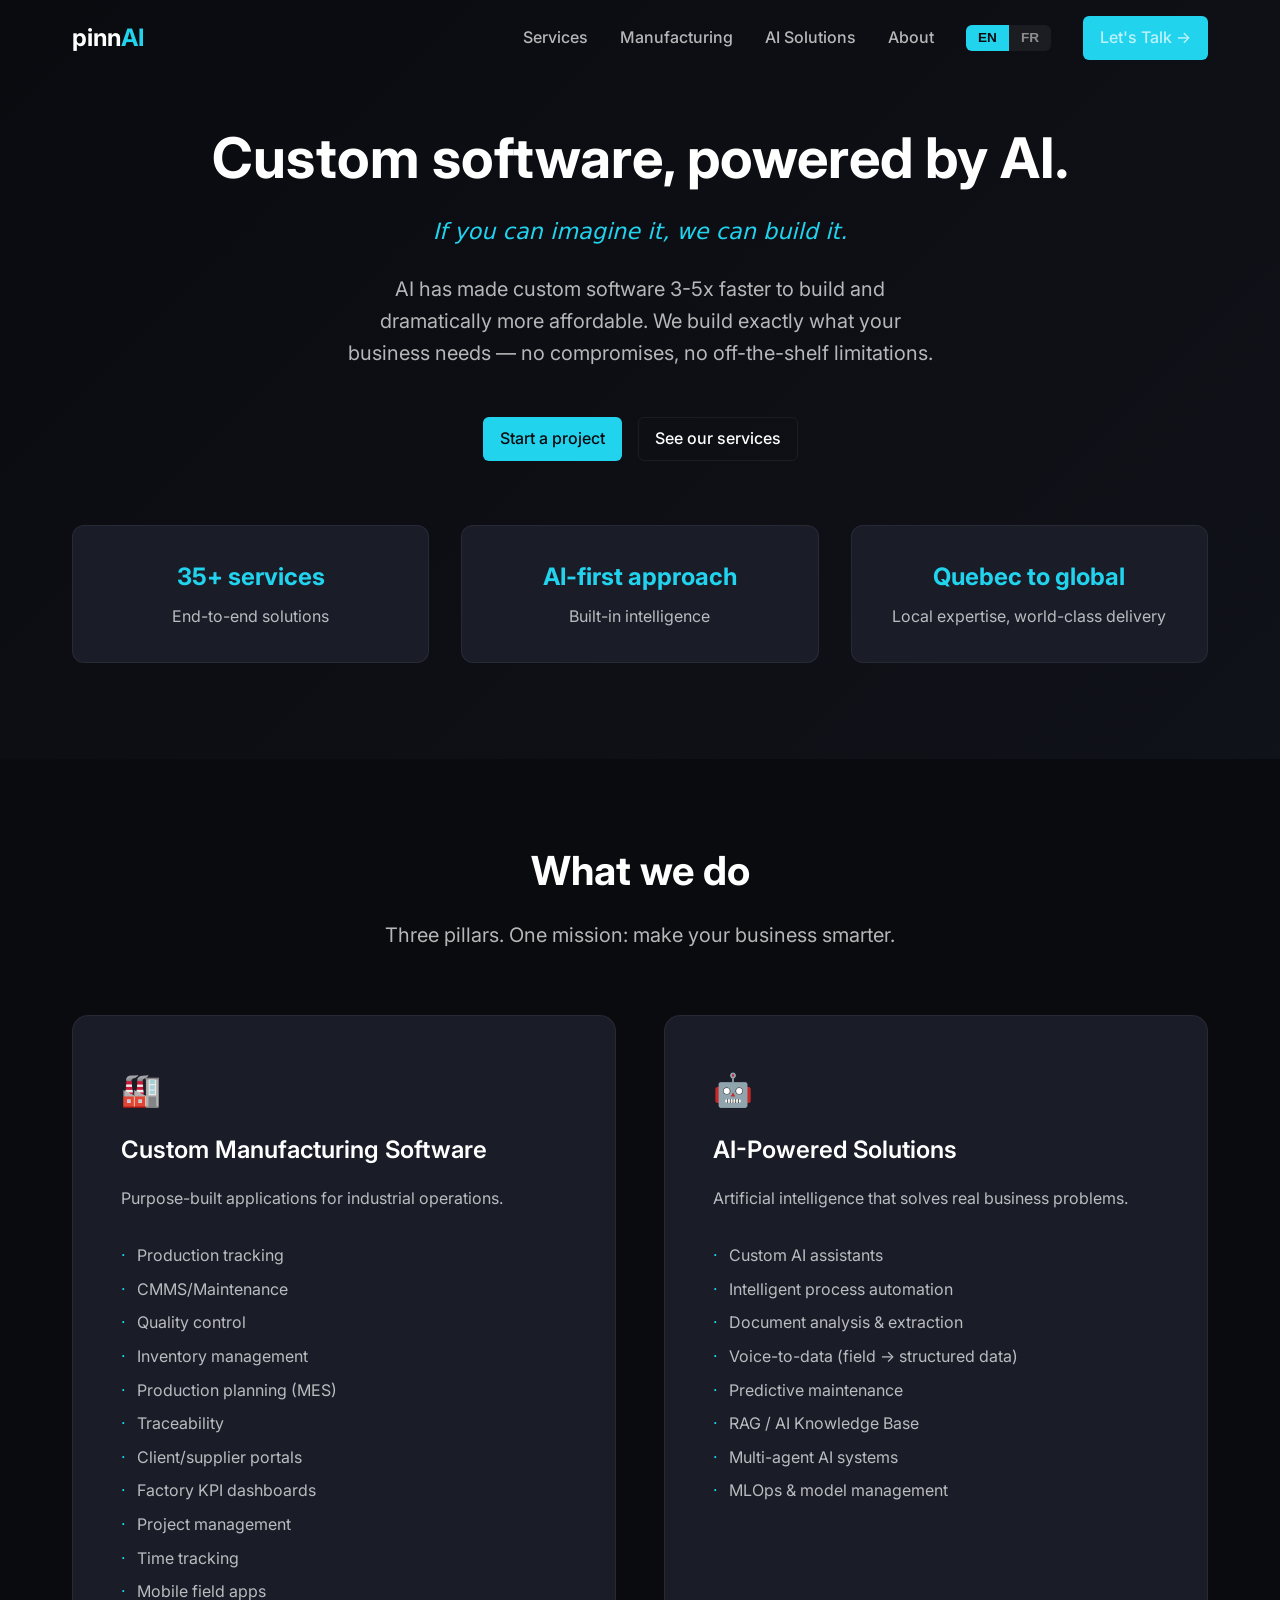
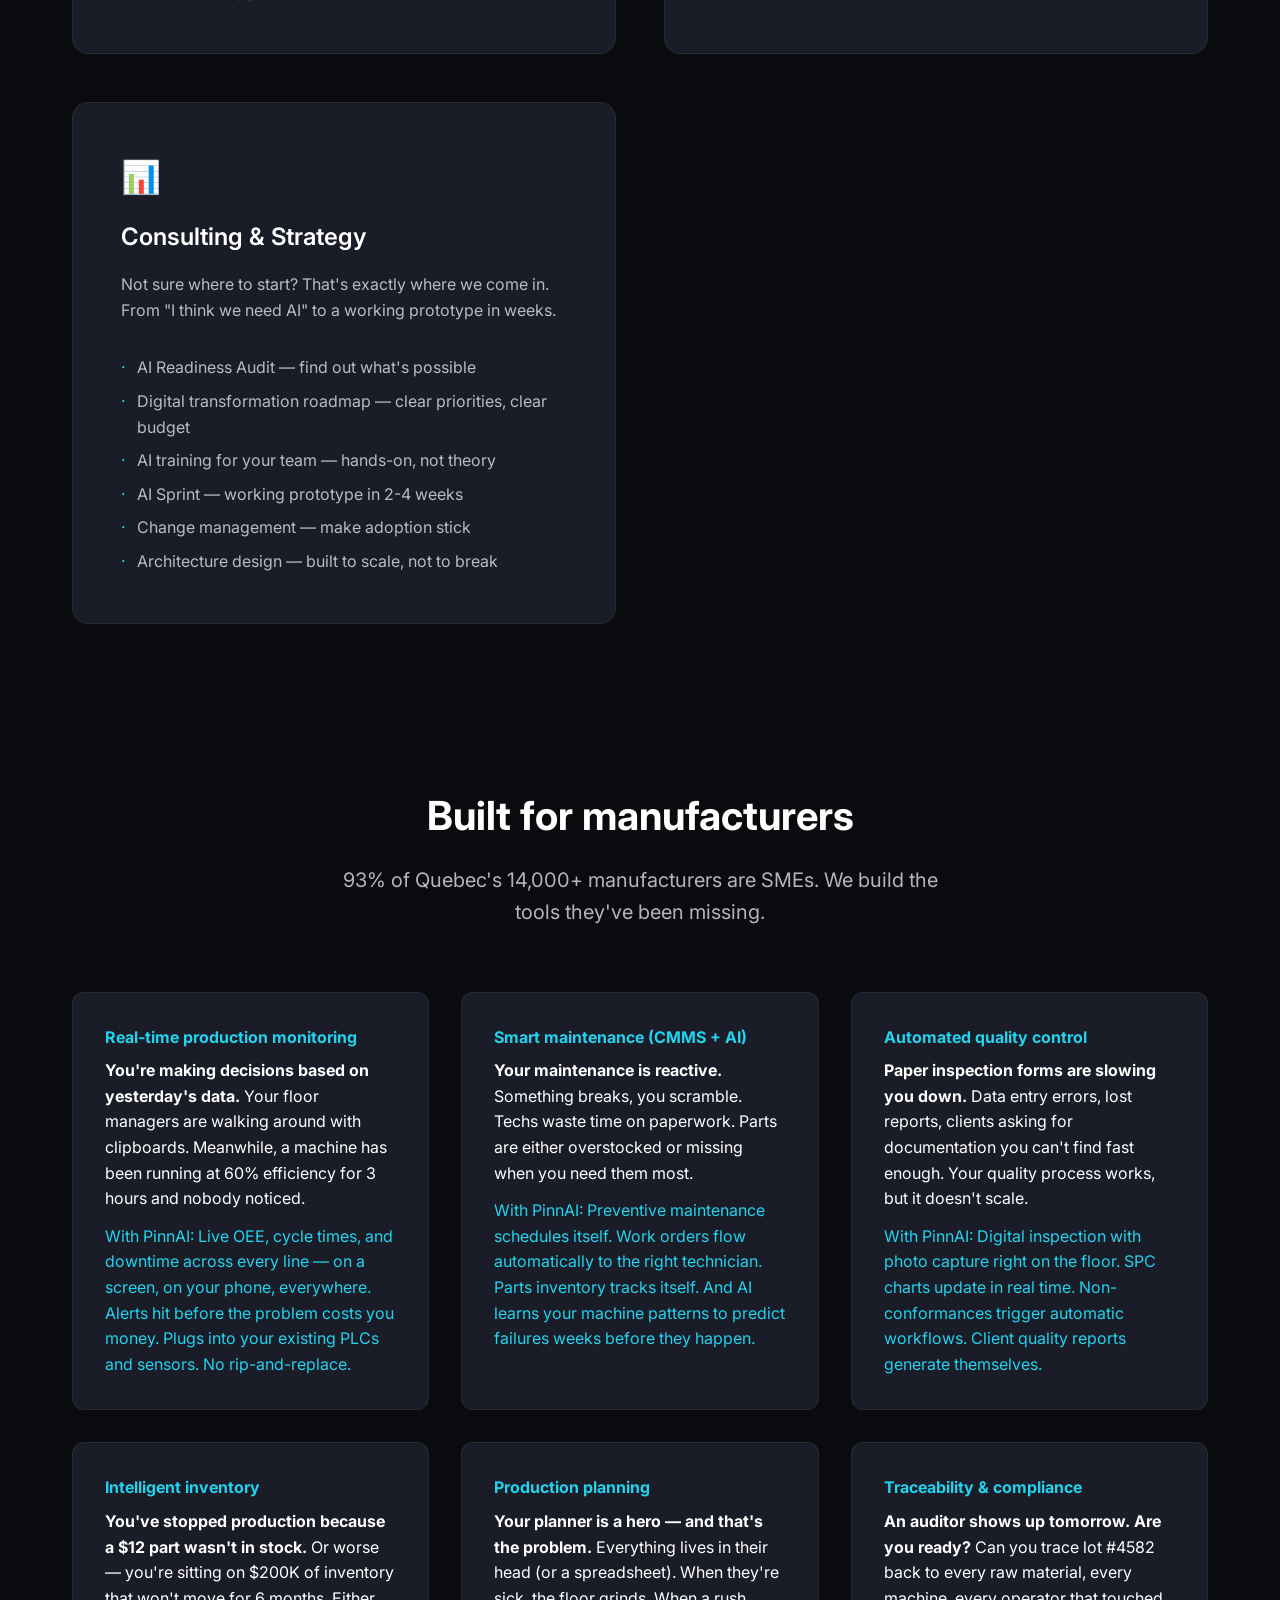
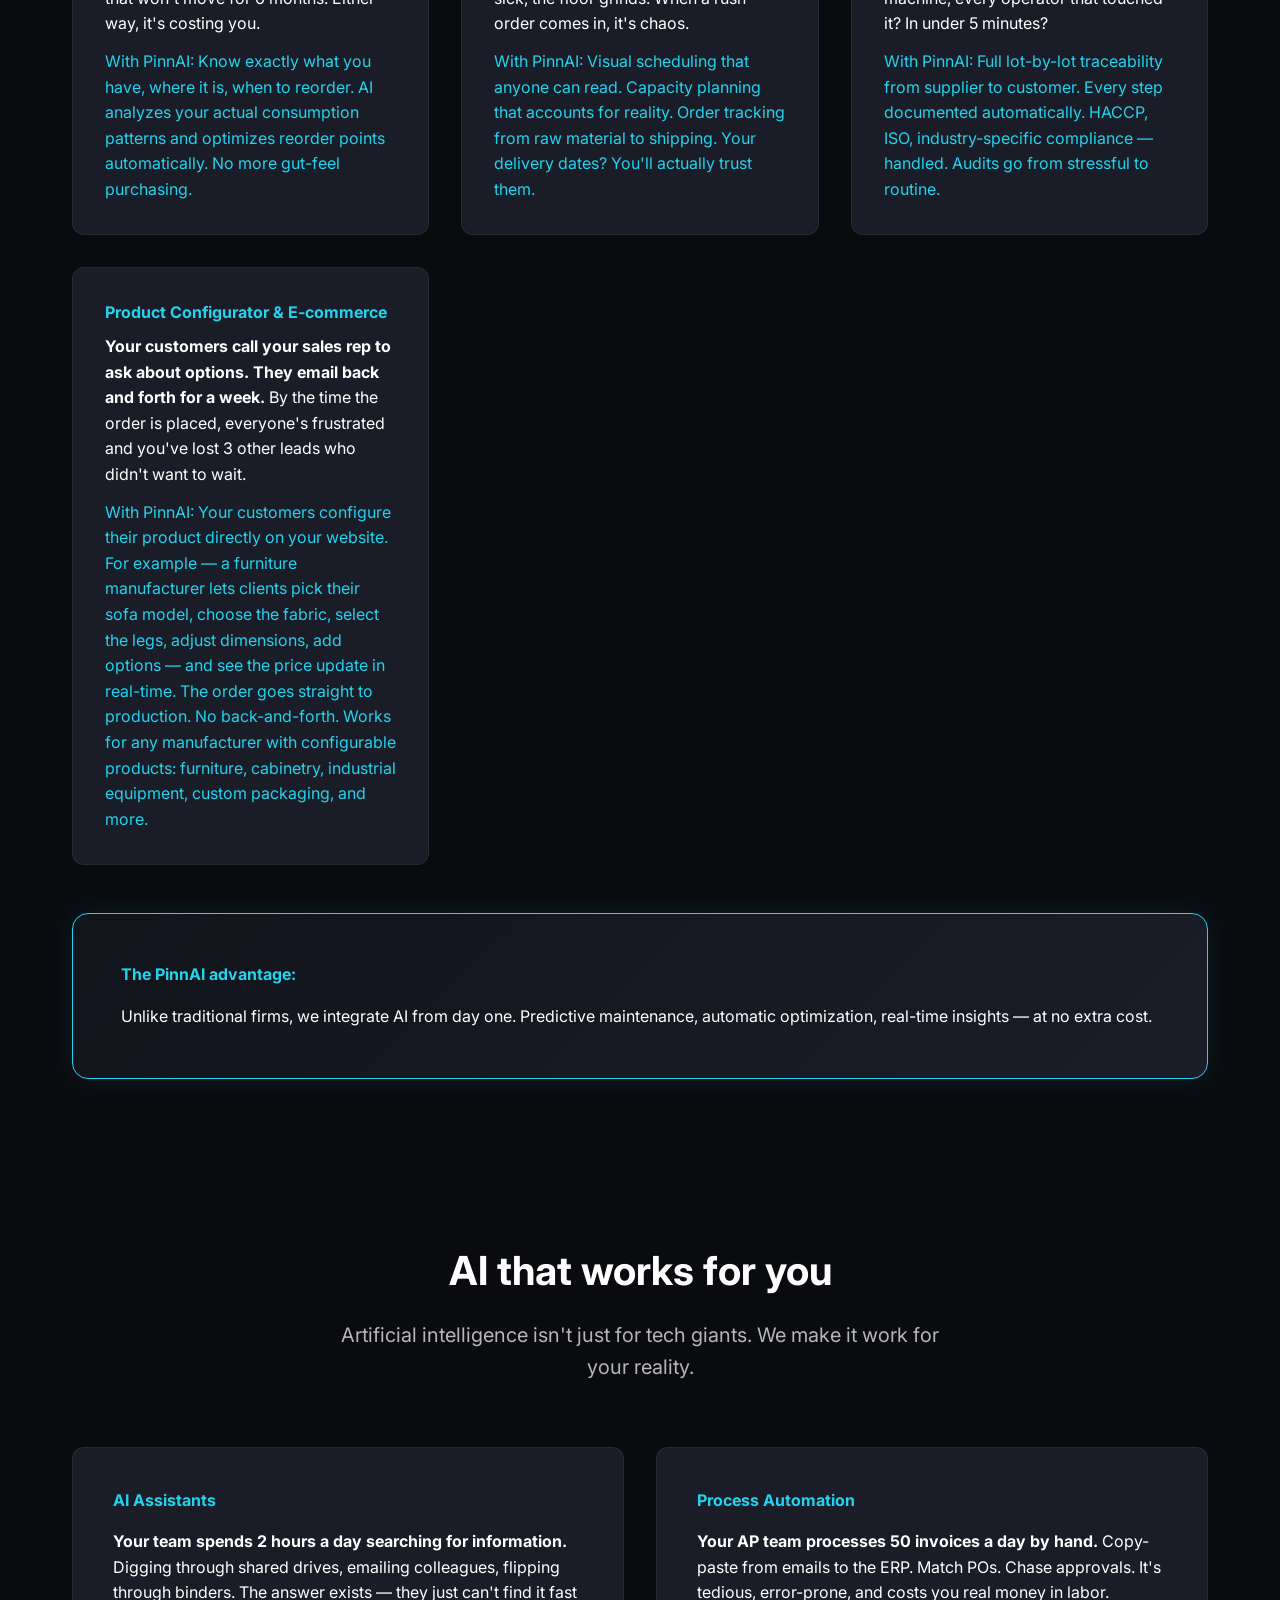
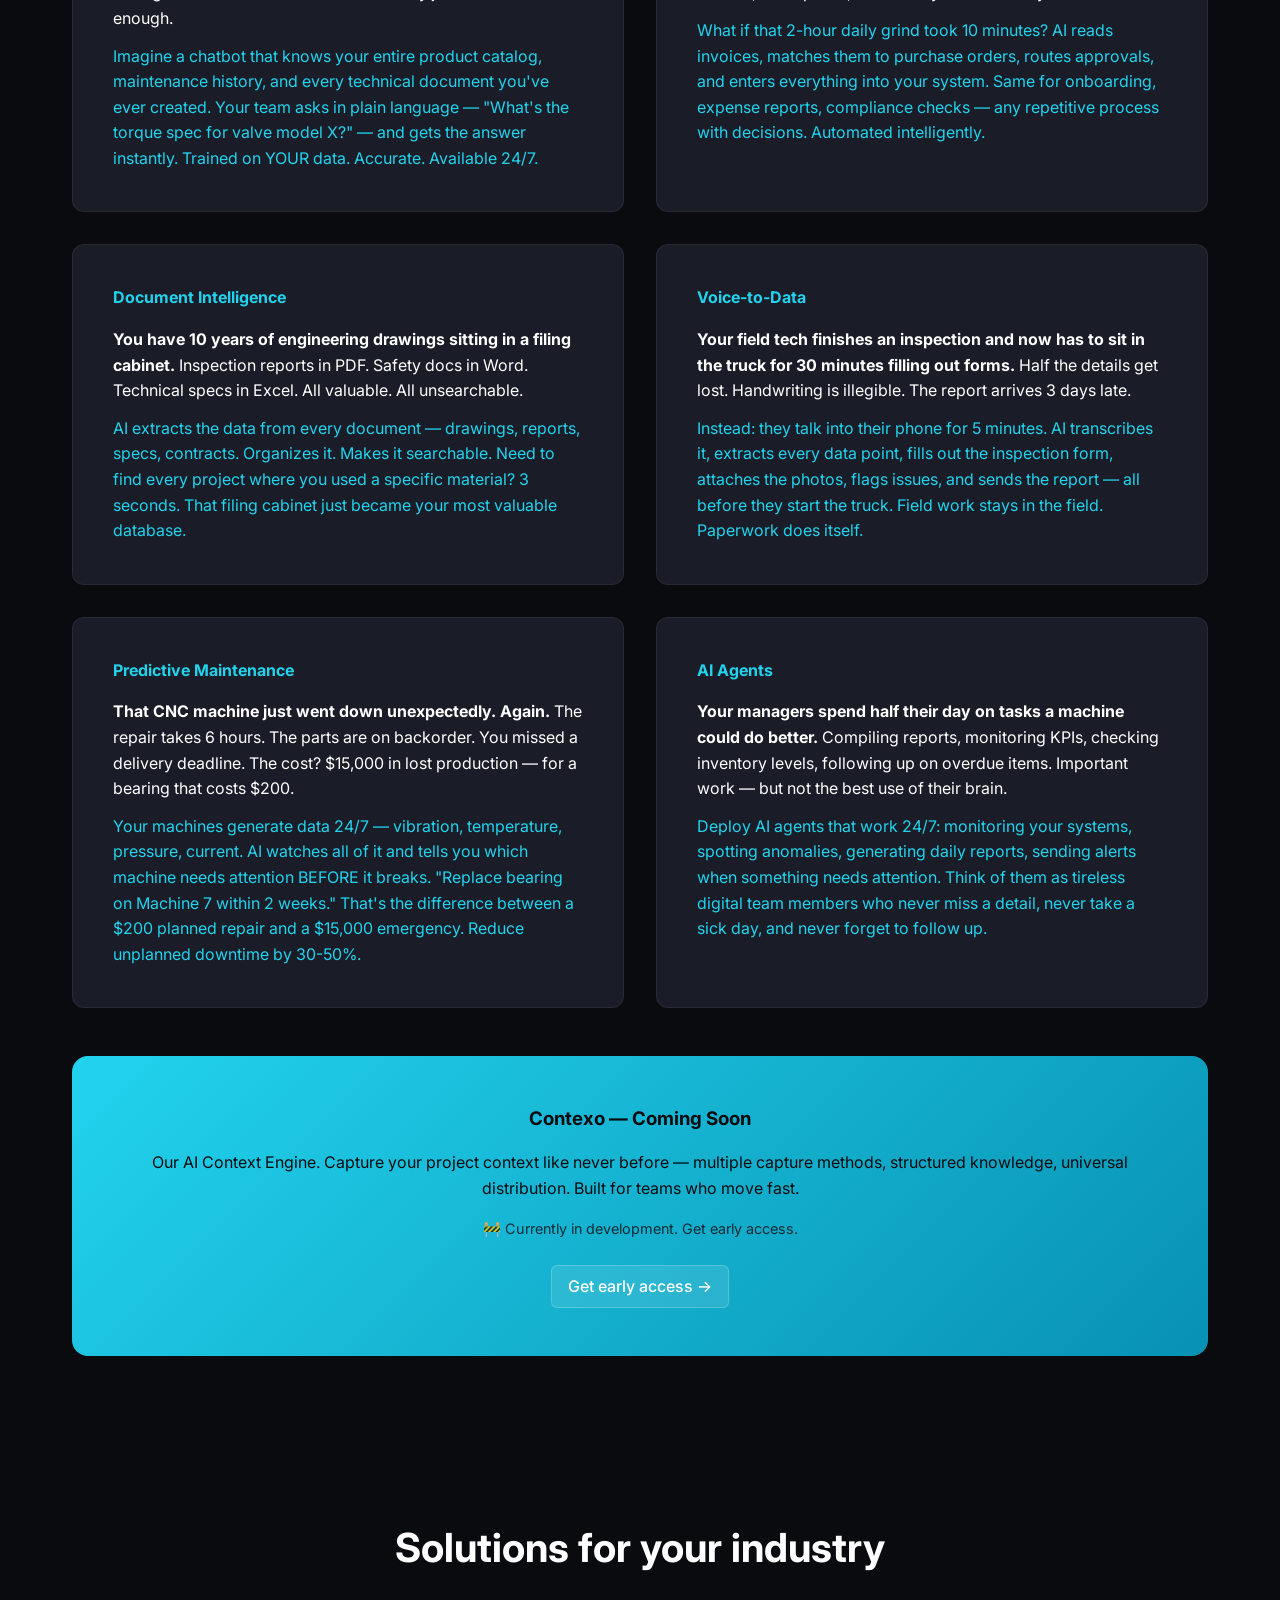
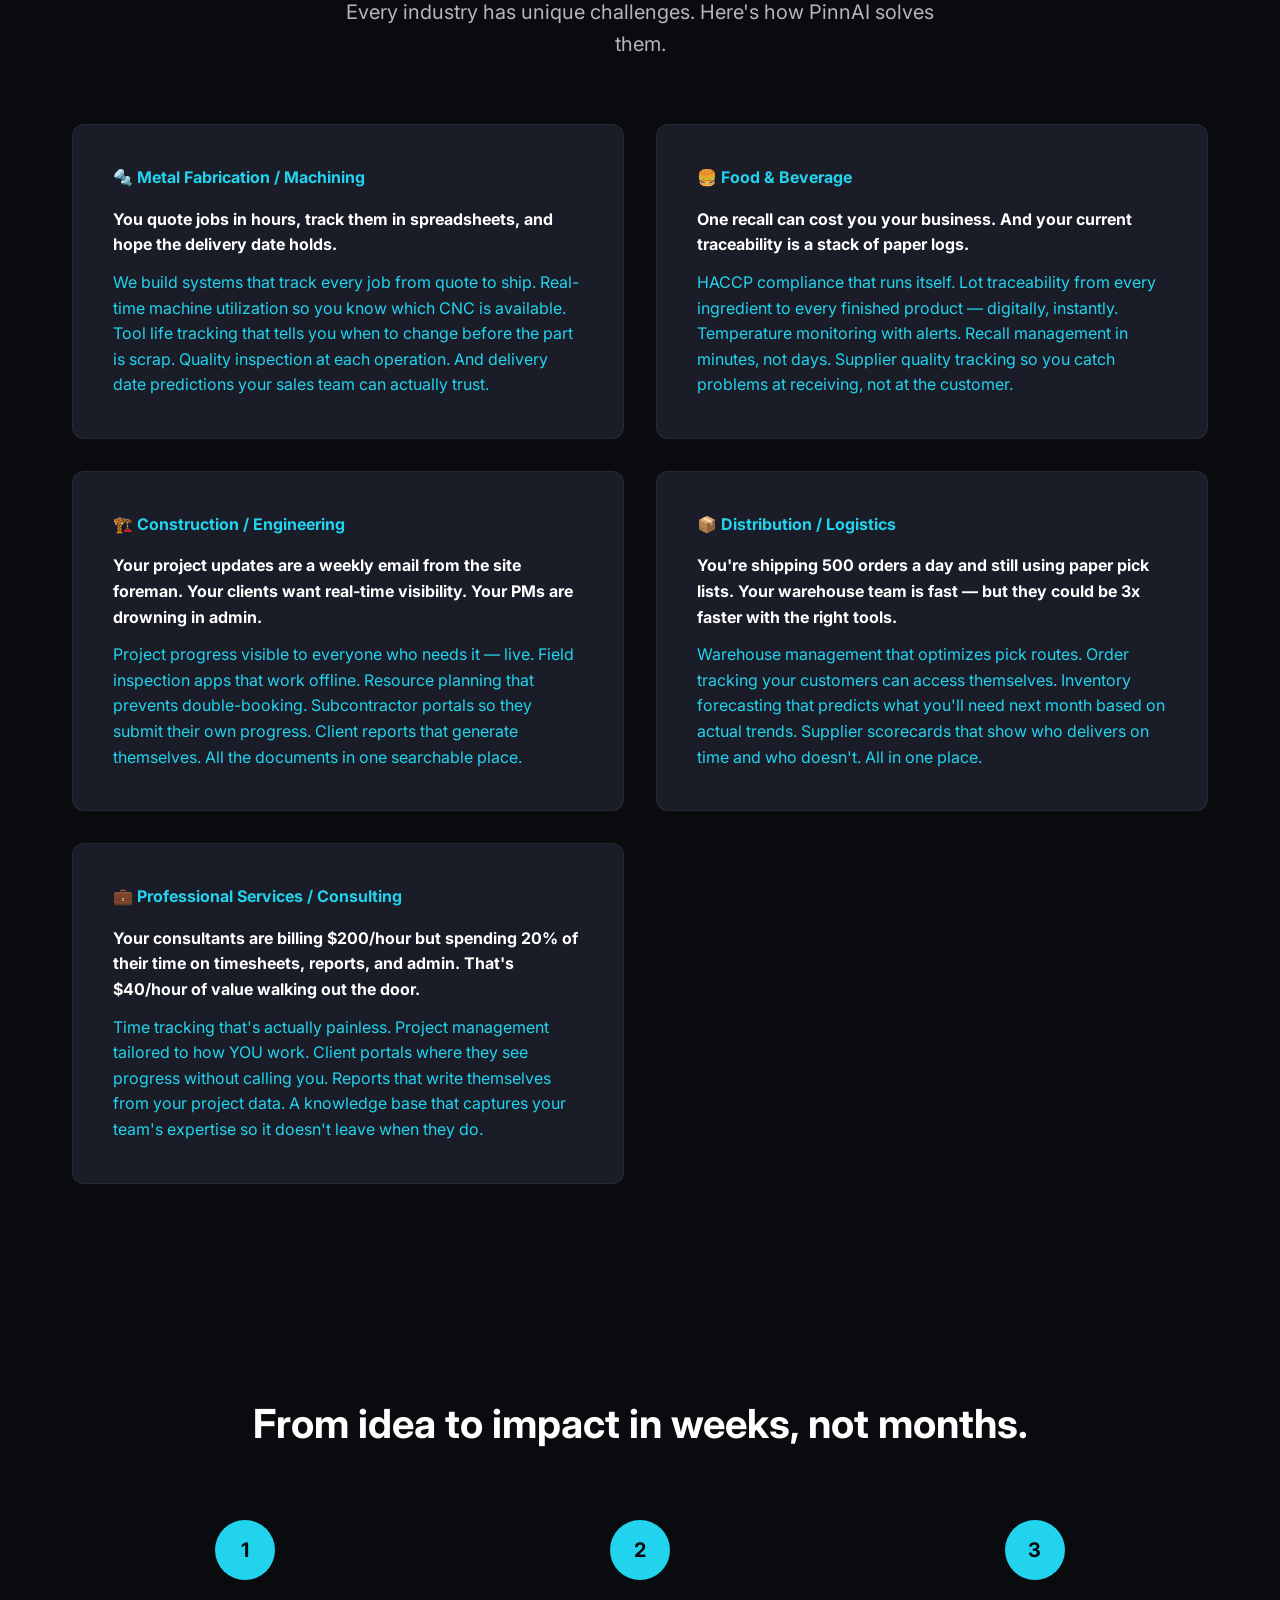
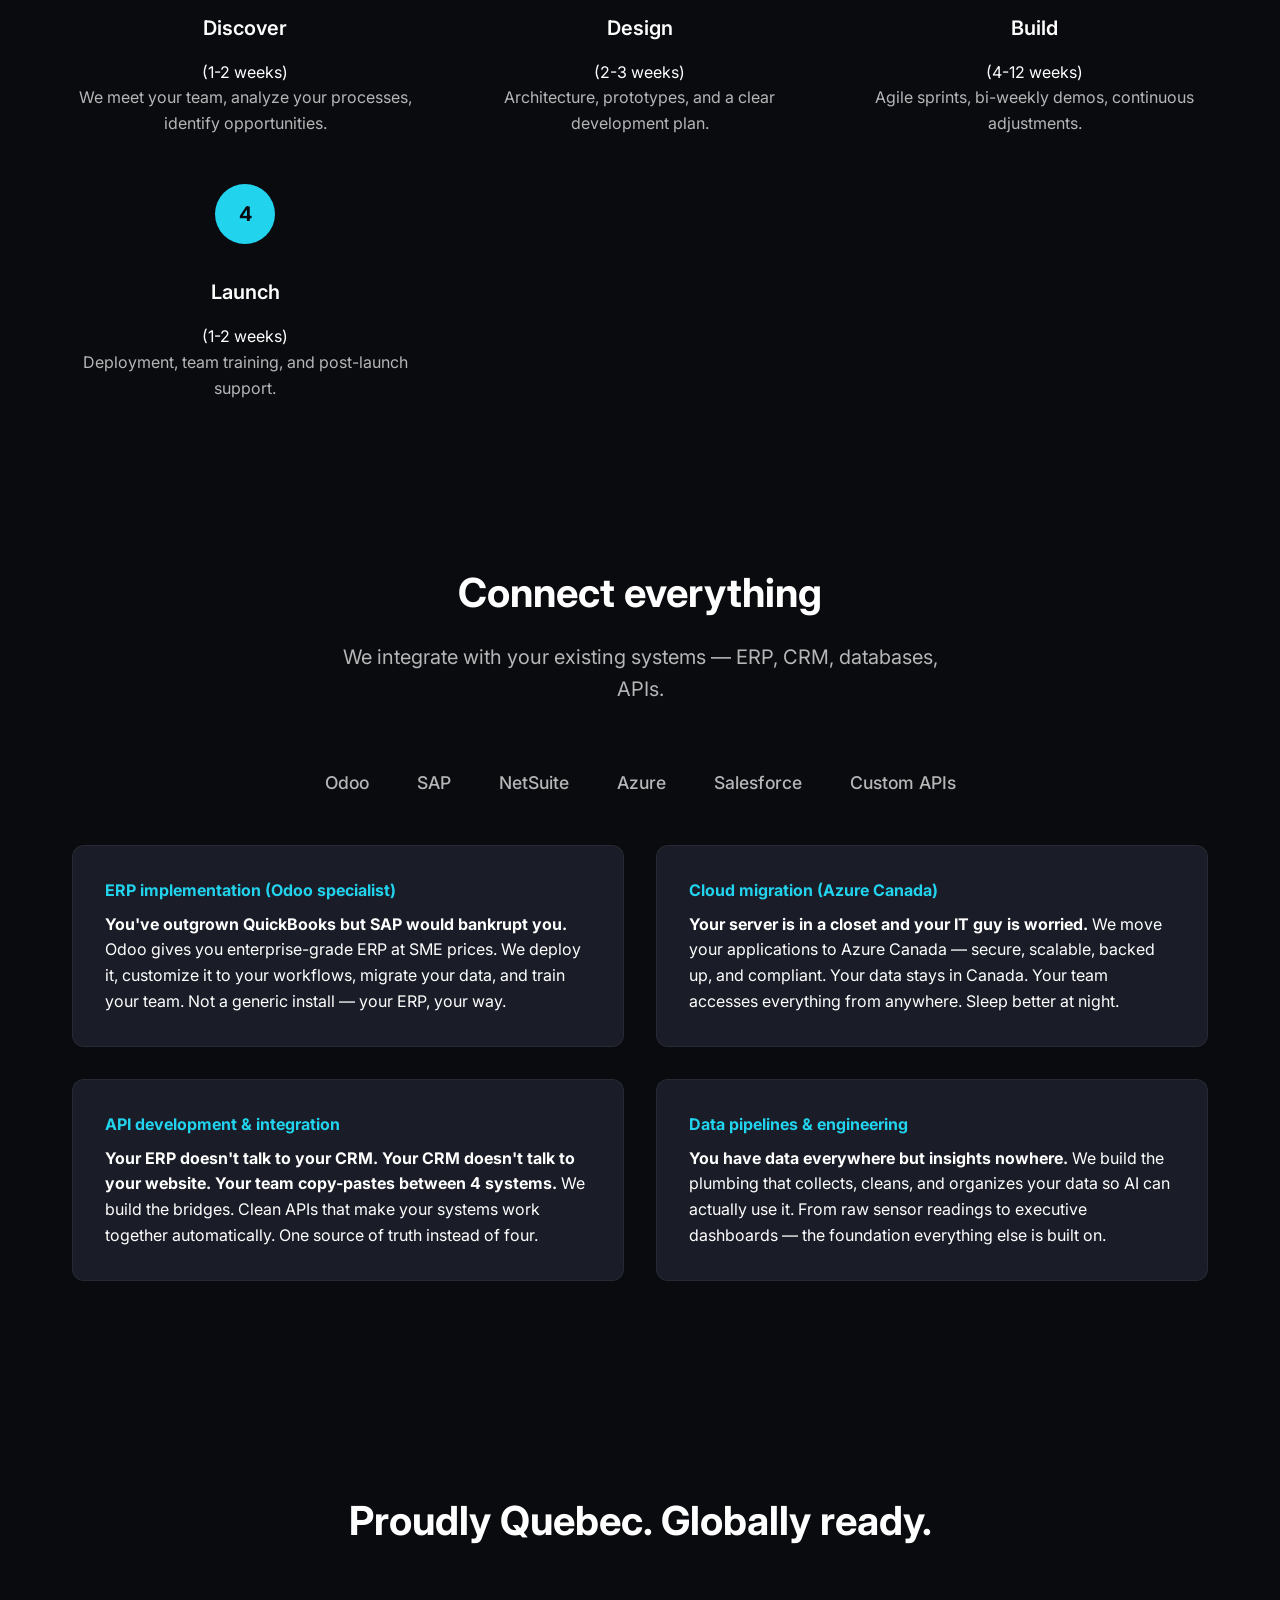
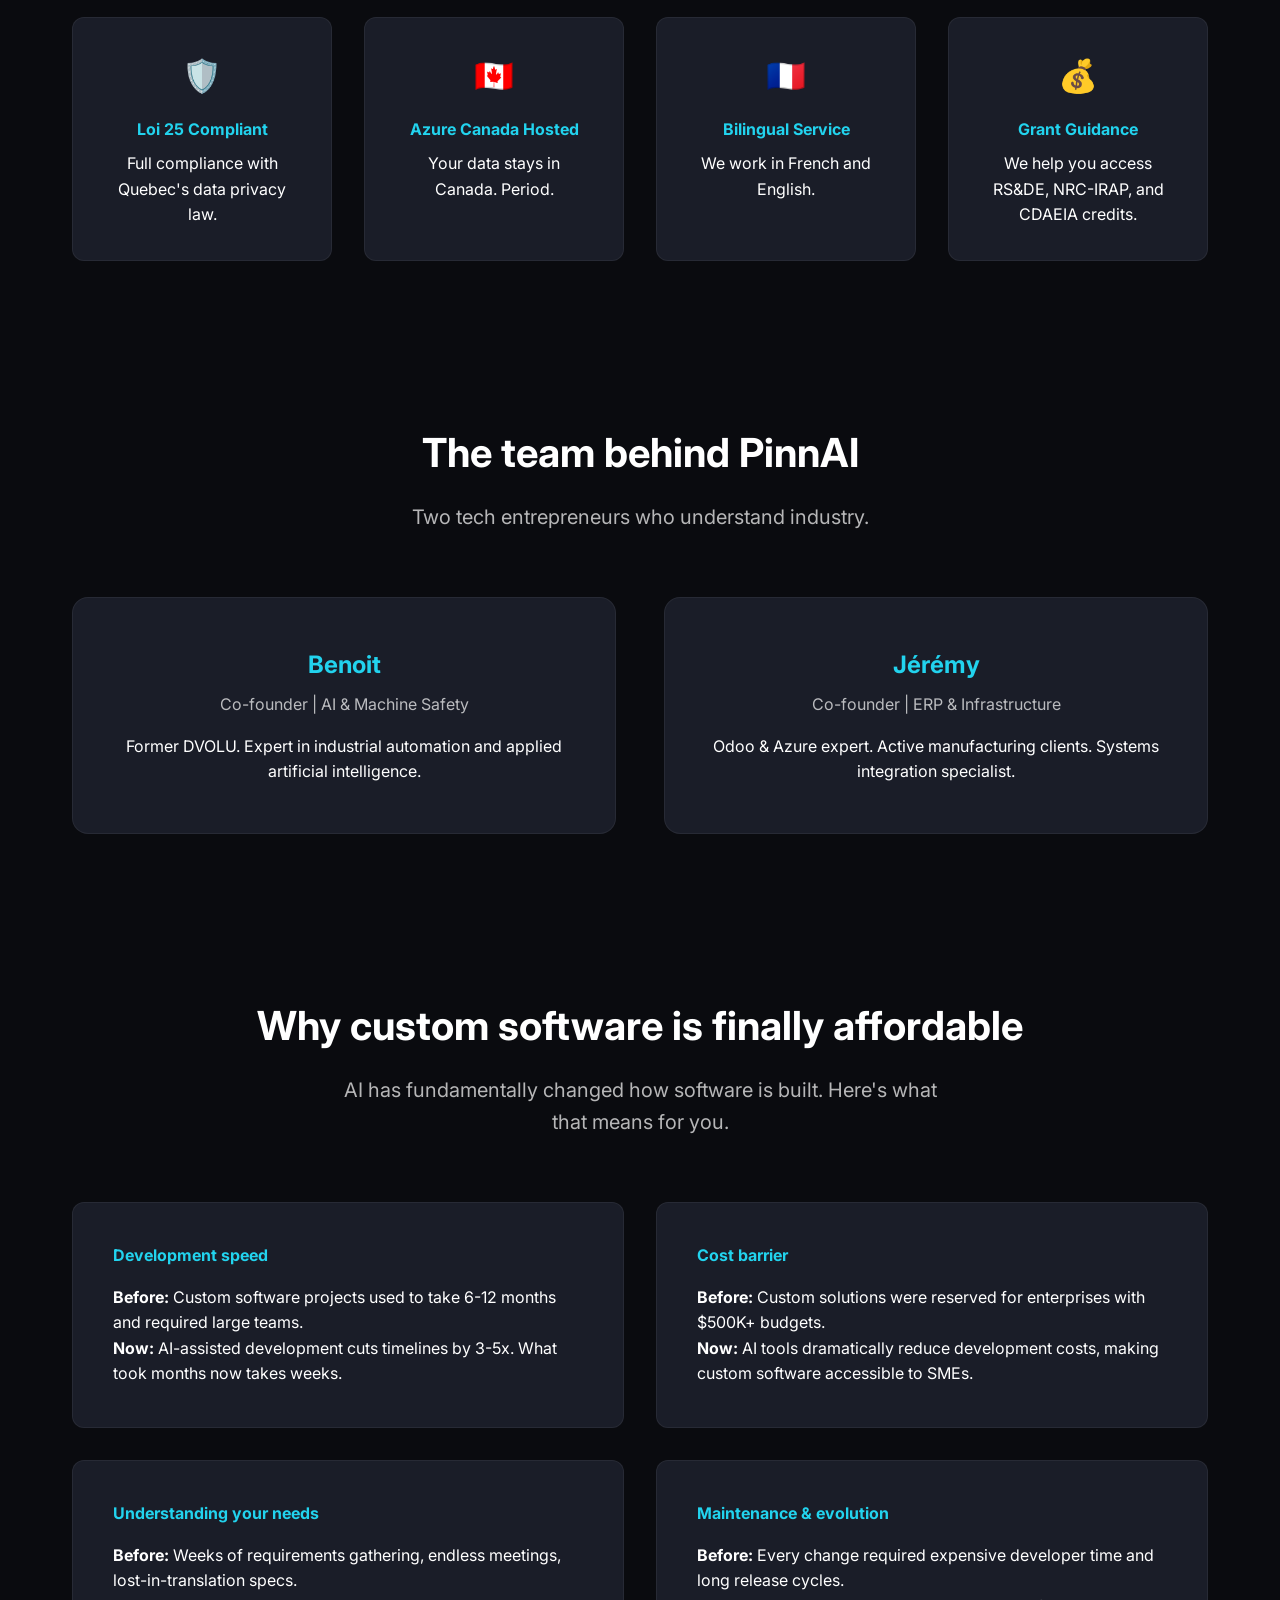
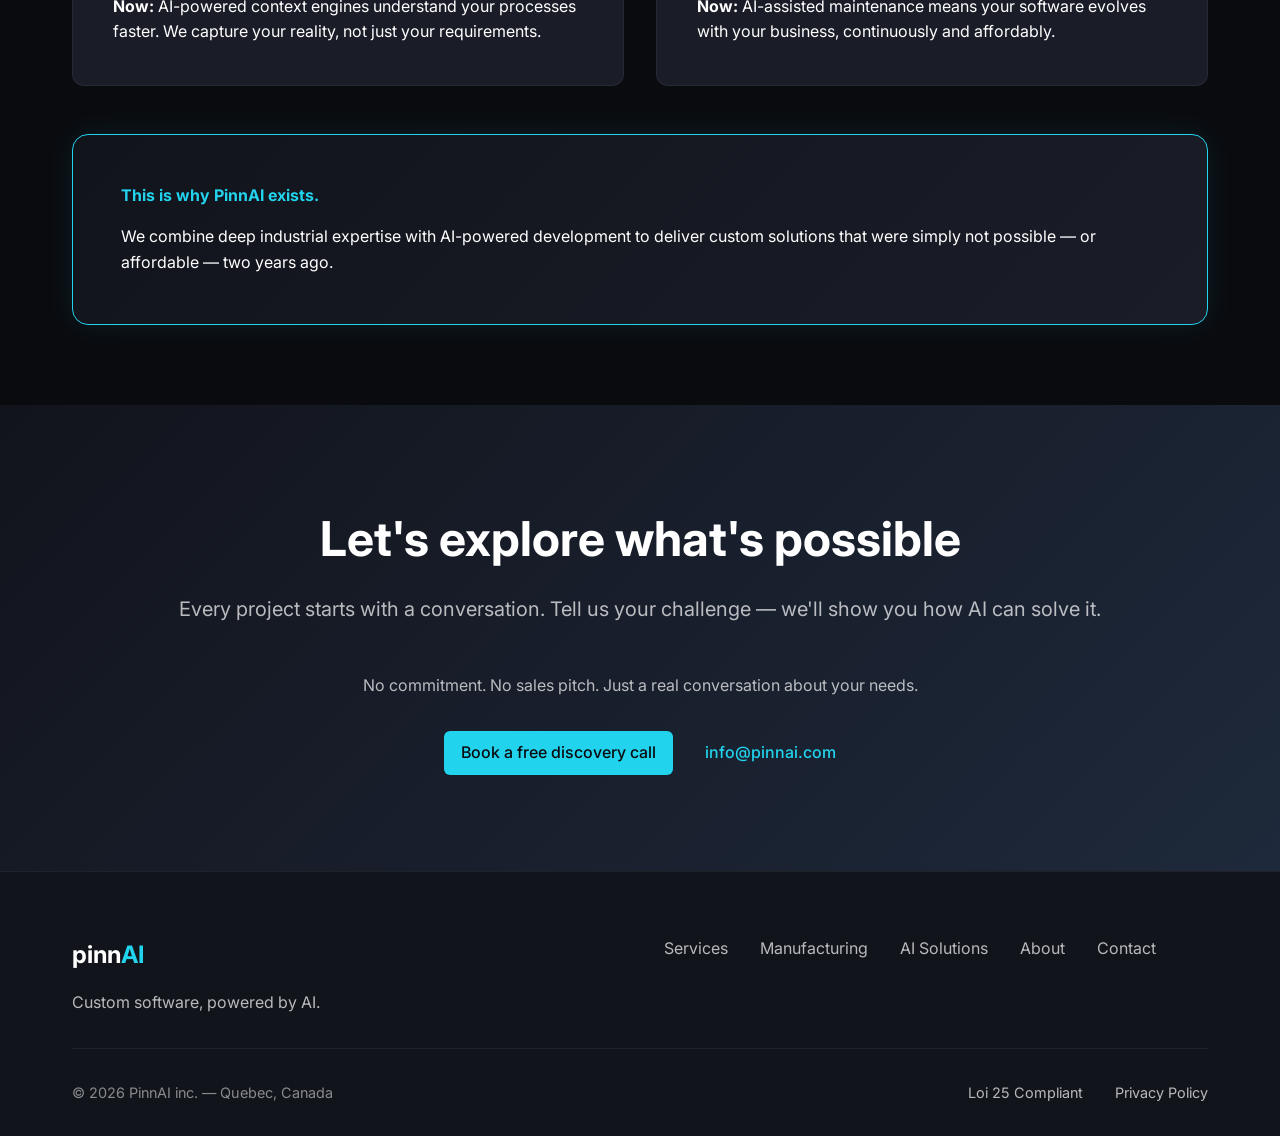
==== commit d3c7b4fb: "🚀 PinnAI v5: bilingue EN/FR, tagline, configurateur produits, Contexo coming soon, section QC élargi" ====
--- a/pinnai.html
+++ b/pinnai.html
@@ -614,7 +614,9 @@
             }
             
             .mobile-nav {
-                display: block;
+                display: flex;
+                gap: 1rem;
+                align-items: center;
             }
             
             .container {
@@ -683,6 +685,35 @@
             .integration-logos {
                 gap: 1.5rem;
             }
+        }
+
+        /* Language Toggle */
+        .lang-toggle {
+            display: flex;
+            background: rgba(255,255,255,0.06);
+            border-radius: 6px;
+            overflow: hidden;
+        }
+
+        .lang-btn {
+            padding: 0.35rem 0.75rem;
+            background: none;
+            border: none;
+            color: var(--text-muted);
+            font-weight: 600;
+            font-size: 0.85rem;
+            cursor: pointer;
+            transition: all 0.2s;
+        }
+
+        .lang-btn.active {
+            background: var(--accent-cyan);
+            color: var(--bg-primary);
+        }
+
+        /* Language content visibility */
+        .lang-fr {
+            display: none;
         }
 
         /* Smooth animations */
@@ -702,15 +733,22 @@
         <div class="nav-container">
             <div class="logo">pinn<span class="ai">AI</span></div>
             <ul class="nav-links">
-                <li><a href="#services">Services</a></li>
-                <li><a href="#manufacturing">Manufacturing</a></li>
-                <li><a href="#ai-solutions">AI Solutions</a></li>
-                <li><a href="#about">About</a></li>
-                <li><a href="#" class="btn btn-ghost">FR</a></li>
-                <li><a href="#contact" class="btn btn-primary">Let's Talk →</a></li>
+                <li><a href="#services" data-en="Services" data-fr="Services">Services</a></li>
+                <li><a href="#manufacturing" data-en="Manufacturing" data-fr="Manufacturier">Manufacturing</a></li>
+                <li><a href="#ai-solutions" data-en="AI Solutions" data-fr="Solutions IA">AI Solutions</a></li>
+                <li><a href="#about" data-en="About" data-fr="À propos">About</a></li>
+                <li class="lang-toggle">
+                    <button class="lang-btn active" data-lang="en" onclick="setLang('en')">EN</button>
+                    <button class="lang-btn" data-lang="fr" onclick="setLang('fr')">FR</button>
+                </li>
+                <li><a href="#contact" class="btn btn-primary" data-en="Let's Talk →" data-fr="Parlons-en →">Let's Talk →</a></li>
             </ul>
             <div class="mobile-nav">
-                <a href="#contact" class="btn btn-primary">Let's Talk</a>
+                <div class="lang-toggle">
+                    <button class="lang-btn active" data-lang="en" onclick="setLang('en')">EN</button>
+                    <button class="lang-btn" data-lang="fr" onclick="setLang('fr')">FR</button>
+                </div>
+                <a href="#contact" class="btn btn-primary" data-en="Let's Talk" data-fr="Parlons-en">Let's Talk</a>
             </div>
         </div>
     </nav>
@@ -718,24 +756,26 @@
     <!-- Hero Section -->
     <section class="hero">
         <div class="container">
-            <h1>Custom software, powered by AI.</h1>
-            <p class="subtitle">AI has made custom software 3-5x faster to build and dramatically more affordable. We build exactly what your business needs — no compromises, no off-the-shelf limitations.</p>
+            <h1 data-en="Custom software, powered by AI." data-fr="Software sur mesure, propulsé par l'IA.">Custom software, powered by AI.</h1>
+            <p style="font-size:1.4rem;color:var(--accent-cyan);font-weight:500;margin-bottom:1.5rem;font-style:italic;" data-en="If you can imagine it, we can build it." data-fr="Si vous pouvez l'imaginer, on peut le bâtir.">If you can imagine it, we can build it.</p>
+            <p class="subtitle lang-en">AI has made custom software 3-5x faster to build and dramatically more affordable. We build exactly what your business needs — no compromises, no off-the-shelf limitations.</p>
+            <p class="subtitle lang-fr">L'IA rend le développement de logiciels sur mesure 3 à 5 fois plus rapide et beaucoup plus abordable. On bâtit exactement ce dont votre entreprise a besoin — sans compromis, sans les limites du prêt-à-porter.</p>
             <div class="hero-ctas">
-                <a href="#contact" class="btn btn-primary">Start a project</a>
-                <a href="#services" class="btn btn-outline">See our services</a>
+                <a href="#contact" class="btn btn-primary" data-en="Start a project" data-fr="Démarrer un projet">Start a project</a>
+                <a href="#services" class="btn btn-outline" data-en="See our services" data-fr="Voir nos services">See our services</a>
             </div>
             <div class="stats-grid">
                 <div class="stat-card">
-                    <div class="stat-number">35+ services</div>
-                    <div class="stat-label">End-to-end solutions</div>
+                    <div class="stat-number" data-en="35+ services" data-fr="35+ services">35+ services</div>
+                    <div class="stat-label" data-en="End-to-end solutions" data-fr="Solutions complètes">End-to-end solutions</div>
                 </div>
                 <div class="stat-card">
-                    <div class="stat-number">AI-first approach</div>
-                    <div class="stat-label">Built-in intelligence</div>
+                    <div class="stat-number" data-en="AI-first approach" data-fr="Approche IA d'abord">AI-first approach</div>
+                    <div class="stat-label" data-en="Built-in intelligence" data-fr="Intelligence intégrée">Built-in intelligence</div>
                 </div>
                 <div class="stat-card">
-                    <div class="stat-number">Quebec to global</div>
-                    <div class="stat-label">Local expertise, world-class delivery</div>
+                    <div class="stat-number" data-en="Quebec to global" data-fr="Du Québec au monde">Quebec to global</div>
+                    <div class="stat-label" data-en="Local expertise, world-class delivery" data-fr="Expertise locale, livraison internationale">Local expertise, world-class delivery</div>
                 </div>
             </div>
         </div>
@@ -745,54 +785,55 @@
     <section id="services" class="section">
         <div class="container">
             <div class="section-header">
-                <h2>What we do</h2>
-                <p class="subtitle">Three pillars. One mission: make your business smarter.</p>
+                <h2 data-en="What we do" data-fr="Ce qu'on fait">What we do</h2>
+                <p class="subtitle" data-en="Three pillars. One mission: make your business smarter." data-fr="Trois piliers. Une mission : rendre votre entreprise plus intelligente.">Three pillars. One mission: make your business smarter.</p>
             </div>
             <div class="services-grid">
                 <div class="service-pillar">
                     <div class="service-icon">🏭</div>
-                    <h3 class="service-title">Custom Manufacturing Software</h3>
-                    <p class="service-description">Purpose-built applications for industrial operations.</p>
+                    <h3 class="service-title" data-en="Custom Manufacturing Software" data-fr="Software manufacturier sur mesure">Custom Manufacturing Software</h3>
+                    <p class="service-description" data-en="Purpose-built applications for industrial operations." data-fr="Applications conçues pour vos opérations industrielles.">Purpose-built applications for industrial operations.</p>
                     <ul class="service-features">
-                        <li>Production tracking</li>
-                        <li>CMMS/Maintenance</li>
-                        <li>Quality control</li>
-                        <li>Inventory management</li>
-                        <li>Production planning (MES)</li>
-                        <li>Traceability</li>
-                        <li>Client/supplier portals</li>
-                        <li>Factory KPI dashboards</li>
-                        <li>Project management</li>
-                        <li>Time tracking</li>
-                        <li>Mobile field apps</li>
+                        <li data-en="Production tracking" data-fr="Suivi de production">Production tracking</li>
+                        <li data-en="CMMS/Maintenance" data-fr="GMAO/Maintenance">CMMS/Maintenance</li>
+                        <li data-en="Quality control" data-fr="Contrôle qualité">Quality control</li>
+                        <li data-en="Inventory management" data-fr="Gestion d'inventaire">Inventory management</li>
+                        <li data-en="Production planning (MES)" data-fr="Planification de production (MES)">Production planning (MES)</li>
+                        <li data-en="Traceability" data-fr="Traçabilité">Traceability</li>
+                        <li data-en="Client/supplier portals" data-fr="Portails clients/fournisseurs">Client/supplier portals</li>
+                        <li data-en="Factory KPI dashboards" data-fr="Tableaux de bord KPI usine">Factory KPI dashboards</li>
+                        <li data-en="Project management" data-fr="Gestion de projets">Project management</li>
+                        <li data-en="Time tracking" data-fr="Suivi du temps">Time tracking</li>
+                        <li data-en="Mobile field apps" data-fr="Apps mobiles terrain">Mobile field apps</li>
                     </ul>
                 </div>
                 <div class="service-pillar">
                     <div class="service-icon">🤖</div>
-                    <h3 class="service-title">AI-Powered Solutions</h3>
-                    <p class="service-description">Artificial intelligence that solves real business problems.</p>
+                    <h3 class="service-title" data-en="AI-Powered Solutions" data-fr="Solutions propulsées par l'IA">AI-Powered Solutions</h3>
+                    <p class="service-description" data-en="Artificial intelligence that solves real business problems." data-fr="L'intelligence artificielle qui résout vos vrais problèmes d'affaires.">Artificial intelligence that solves real business problems.</p>
                     <ul class="service-features">
-                        <li>Custom AI assistants</li>
-                        <li>Intelligent process automation</li>
-                        <li>Document analysis & extraction</li>
-                        <li>Voice-to-data (field → structured data)</li>
-                        <li>Predictive maintenance</li>
-                        <li>RAG / AI Knowledge Base</li>
-                        <li>Multi-agent AI systems</li>
-                        <li>MLOps & model management</li>
+                        <li data-en="Custom AI assistants" data-fr="Assistants IA personnalisés">Custom AI assistants</li>
+                        <li data-en="Intelligent process automation" data-fr="Automatisation intelligente des processus">Intelligent process automation</li>
+                        <li data-en="Document analysis & extraction" data-fr="Analyse et extraction de documents">Document analysis & extraction</li>
+                        <li data-en="Voice-to-data (field → structured data)" data-fr="Voix vers données (terrain → données structurées)">Voice-to-data (field → structured data)</li>
+                        <li data-en="Predictive maintenance" data-fr="Maintenance prédictive">Predictive maintenance</li>
+                        <li data-en="RAG / AI Knowledge Base" data-fr="RAG / Base de connaissances IA">RAG / AI Knowledge Base</li>
+                        <li data-en="Multi-agent AI systems" data-fr="Systèmes IA multi-agents">Multi-agent AI systems</li>
+                        <li data-en="MLOps & model management" data-fr="MLOps et gestion de modèles">MLOps & model management</li>
                     </ul>
                 </div>
                 <div class="service-pillar">
                     <div class="service-icon">📊</div>
-                    <h3 class="service-title">Consulting & Strategy</h3>
-                    <p class="service-description">Not sure where to start? That's exactly where we come in. From "I think we need AI" to a working prototype in weeks.</p>
+                    <h3 class="service-title" data-en="Consulting & Strategy" data-fr="Consultation et stratégie">Consulting & Strategy</h3>
+                    <p class="service-description lang-en">Not sure where to start? That's exactly where we come in. From "I think we need AI" to a working prototype in weeks.</p>
+                    <p class="service-description lang-fr">Pas sûr par où commencer? C'est exactement là qu'on entre en jeu. De "je pense qu'on a besoin d'IA" à un prototype fonctionnel en quelques semaines.</p>
                     <ul class="service-features">
-                        <li>AI Readiness Audit — find out what's possible</li>
-                        <li>Digital transformation roadmap — clear priorities, clear budget</li>
-                        <li>AI training for your team — hands-on, not theory</li>
-                        <li>AI Sprint — working prototype in 2-4 weeks</li>
-                        <li>Change management — make adoption stick</li>
-                        <li>Architecture design — built to scale, not to break</li>
+                        <li data-en="AI Readiness Audit — find out what's possible" data-fr="Audit IA — découvrez ce qui est possible">AI Readiness Audit — find out what's possible</li>
+                        <li data-en="Digital transformation roadmap — clear priorities, clear budget" data-fr="Feuille de route transformation numérique — priorités claires, budget clair">Digital transformation roadmap — clear priorities, clear budget</li>
+                        <li data-en="AI training for your team — hands-on, not theory" data-fr="Formation IA pour votre équipe — pratique, pas théorie">AI training for your team — hands-on, not theory</li>
+                        <li data-en="AI Sprint — working prototype in 2-4 weeks" data-fr="Sprint IA — prototype fonctionnel en 2-4 semaines">AI Sprint — working prototype in 2-4 weeks</li>
+                        <li data-en="Change management — make adoption stick" data-fr="Gestion du changement — assurer l'adoption">Change management — make adoption stick</li>
+                        <li data-en="Architecture design — built to scale, not to break" data-fr="Conception d'architecture — bâti pour grandir, pas pour casser">Architecture design — built to scale, not to break</li>
                     </ul>
                 </div>
             </div>
@@ -803,44 +844,64 @@
     <section id="manufacturing" class="section">
         <div class="container">
             <div class="section-header">
-                <h2>Built for manufacturers</h2>
-                <p class="subtitle">93% of Quebec's 14,000+ manufacturers are SMEs. We build the tools they've been missing.</p>
+                <h2 data-en="Built for manufacturers" data-fr="Conçu pour les manufacturiers">Built for manufacturers</h2>
+                <p class="subtitle" data-en="93% of Quebec's 14,000+ manufacturers are SMEs. We build the tools they've been missing." data-fr="93% des 14 000+ manufacturiers du Québec sont des PME. On bâtit les outils qui leur manquent.">93% of Quebec's 14,000+ manufacturers are SMEs. We build the tools they've been missing.</p>
             </div>
             <div class="manufacturing-cards">
                 <div class="feature-card">
-                    <h4>Real-time production monitoring</h4>
-                    <p><strong>You're making decisions based on yesterday's data.</strong> Your floor managers are walking around with clipboards. Meanwhile, a machine has been running at 60% efficiency for 3 hours and nobody noticed.</p>
-                    <p style="color:var(--accent-cyan);margin-top:0.75rem;">With PinnAI: Live OEE, cycle times, and downtime across every line — on a screen, on your phone, everywhere. Alerts hit before the problem costs you money. Plugs into your existing PLCs and sensors. No rip-and-replace.</p>
+                    <h4 data-en="Real-time production monitoring" data-fr="Suivi de production en temps réel">Real-time production monitoring</h4>
+                    <p class="lang-en"><strong>You're making decisions based on yesterday's data.</strong> Your floor managers are walking around with clipboards. Meanwhile, a machine has been running at 60% efficiency for 3 hours and nobody noticed.</p>
+                    <p class="lang-fr"><strong>Vous prenez des décisions basées sur les données d'hier.</strong> Vos contremaîtres se promènent avec des clipboards. Pendant ce temps, une machine roule à 60% depuis 3 heures et personne l'a remarqué.</p>
+                    <p class="lang-en" style="color:var(--accent-cyan);margin-top:0.75rem;">With PinnAI: Live OEE, cycle times, and downtime across every line — on a screen, on your phone, everywhere. Alerts hit before the problem costs you money. Plugs into your existing PLCs and sensors. No rip-and-replace.</p>
+                    <p class="lang-fr" style="color:var(--accent-cyan);margin-top:0.75rem;">Avec PinnAI : OEE, temps de cycle et arrêts en direct — sur un écran, sur votre cell, partout. Les alertes arrivent avant que le problème vous coûte de l'argent. Se branche sur vos automates existants. Pas besoin de tout changer.</p>
                 </div>
                 <div class="feature-card">
-                    <h4>Smart maintenance (CMMS + AI)</h4>
-                    <p><strong>Your maintenance is reactive.</strong> Something breaks, you scramble. Techs waste time on paperwork. Parts are either overstocked or missing when you need them most.</p>
-                    <p style="color:var(--accent-cyan);margin-top:0.75rem;">With PinnAI: Preventive maintenance schedules itself. Work orders flow automatically to the right technician. Parts inventory tracks itself. And AI learns your machine patterns to predict failures weeks before they happen.</p>
+                    <h4 data-en="Smart maintenance (CMMS + AI)" data-fr="Maintenance intelligente (GMAO + IA)">Smart maintenance (CMMS + AI)</h4>
+                    <p class="lang-en"><strong>Your maintenance is reactive.</strong> Something breaks, you scramble. Techs waste time on paperwork. Parts are either overstocked or missing when you need them most.</p>
+                    <p class="lang-fr"><strong>Votre maintenance est réactive.</strong> Quelque chose brise, vous courrez. Les techs perdent du temps sur la paperasse. Les pièces sont soit en trop, soit manquantes quand vous en avez besoin.</p>
+                    <p class="lang-en" style="color:var(--accent-cyan);margin-top:0.75rem;">With PinnAI: Preventive maintenance schedules itself. Work orders flow automatically to the right technician. Parts inventory tracks itself. And AI learns your machine patterns to predict failures weeks before they happen.</p>
+                    <p class="lang-fr" style="color:var(--accent-cyan);margin-top:0.75rem;">Avec PinnAI : La maintenance préventive se planifie toute seule. Les bons de travail vont automatiquement au bon technicien. L'inventaire de pièces se gère lui-même. Et l'IA apprend les patterns de vos machines pour prédire les pannes des semaines à l'avance.</p>
                 </div>
                 <div class="feature-card">
-                    <h4>Automated quality control</h4>
-                    <p><strong>Paper inspection forms are slowing you down.</strong> Data entry errors, lost reports, clients asking for documentation you can't find fast enough. Your quality process works, but it doesn't scale.</p>
-                    <p style="color:var(--accent-cyan);margin-top:0.75rem;">With PinnAI: Digital inspection with photo capture right on the floor. SPC charts update in real time. Non-conformances trigger automatic workflows. Client quality reports generate themselves.</p>
+                    <h4 data-en="Automated quality control" data-fr="Contrôle qualité automatisé">Automated quality control</h4>
+                    <p class="lang-en"><strong>Paper inspection forms are slowing you down.</strong> Data entry errors, lost reports, clients asking for documentation you can't find fast enough. Your quality process works, but it doesn't scale.</p>
+                    <p class="lang-fr"><strong>Les formulaires d'inspection en papier vous ralentissent.</strong> Erreurs de saisie, rapports perdus, clients qui demandent de la documentation que vous trouvez pas assez vite.</p>
+                    <p class="lang-en" style="color:var(--accent-cyan);margin-top:0.75rem;">With PinnAI: Digital inspection with photo capture right on the floor. SPC charts update in real time. Non-conformances trigger automatic workflows. Client quality reports generate themselves.</p>
+                    <p class="lang-fr" style="color:var(--accent-cyan);margin-top:0.75rem;">Avec PinnAI : Inspection numérique avec capture photo directement sur le plancher. Cartes SPC en temps réel. Les non-conformités déclenchent des workflows automatiques. Les rapports qualité pour vos clients se génèrent tout seuls.</p>
                 </div>
                 <div class="feature-card">
-                    <h4>Intelligent inventory</h4>
-                    <p><strong>You've stopped production because a $12 part wasn't in stock.</strong> Or worse — you're sitting on $200K of inventory that won't move for 6 months. Either way, it's costing you.</p>
-                    <p style="color:var(--accent-cyan);margin-top:0.75rem;">With PinnAI: Know exactly what you have, where it is, when to reorder. AI analyzes your actual consumption patterns and optimizes reorder points automatically. No more gut-feel purchasing.</p>
+                    <h4 data-en="Intelligent inventory" data-fr="Inventaire intelligent">Intelligent inventory</h4>
+                    <p class="lang-en"><strong>You've stopped production because a $12 part wasn't in stock.</strong> Or worse — you're sitting on $200K of inventory that won't move for 6 months. Either way, it's costing you.</p>
+                    <p class="lang-fr"><strong>Vous avez déjà arrêté la production parce qu'une pièce de 12$ était pas en stock.</strong> Ou pire — vous avez 200K$ d'inventaire qui bougera pas pendant 6 mois.</p>
+                    <p class="lang-en" style="color:var(--accent-cyan);margin-top:0.75rem;">With PinnAI: Know exactly what you have, where it is, when to reorder. AI analyzes your actual consumption patterns and optimizes reorder points automatically. No more gut-feel purchasing.</p>
+                    <p class="lang-fr" style="color:var(--accent-cyan);margin-top:0.75rem;">Avec PinnAI : Sachez exactement ce que vous avez, où c'est, quand recommander. L'IA analyse vos vrais patterns de consommation et optimise les points de commande automatiquement.</p>
                 </div>
                 <div class="feature-card">
-                    <h4>Production planning</h4>
-                    <p><strong>Your planner is a hero — and that's the problem.</strong> Everything lives in their head (or a spreadsheet). When they're sick, the floor grinds. When a rush order comes in, it's chaos.</p>
-                    <p style="color:var(--accent-cyan);margin-top:0.75rem;">With PinnAI: Visual scheduling that anyone can read. Capacity planning that accounts for reality. Order tracking from raw material to shipping. Your delivery dates? You'll actually trust them.</p>
+                    <h4 data-en="Production planning" data-fr="Planification de production">Production planning</h4>
+                    <p class="lang-en"><strong>Your planner is a hero — and that's the problem.</strong> Everything lives in their head (or a spreadsheet). When they're sick, the floor grinds. When a rush order comes in, it's chaos.</p>
+                    <p class="lang-fr"><strong>Votre planificateur est un héros — et c'est ça le problème.</strong> Tout vit dans sa tête (ou un Excel). Quand il est malade, le plancher bloque.</p>
+                    <p class="lang-en" style="color:var(--accent-cyan);margin-top:0.75rem;">With PinnAI: Visual scheduling that anyone can read. Capacity planning that accounts for reality. Order tracking from raw material to shipping. Your delivery dates? You'll actually trust them.</p>
+                    <p class="lang-fr" style="color:var(--accent-cyan);margin-top:0.75rem;">Avec PinnAI : Cédule visuelle que tout le monde peut lire. Planification de capacité qui tient compte de la réalité. Suivi des commandes du matériel brut au shipping.</p>
                 </div>
                 <div class="feature-card">
-                    <h4>Traceability & compliance</h4>
-                    <p><strong>An auditor shows up tomorrow. Are you ready?</strong> Can you trace lot #4582 back to every raw material, every machine, every operator that touched it? In under 5 minutes?</p>
-                    <p style="color:var(--accent-cyan);margin-top:0.75rem;">With PinnAI: Full lot-by-lot traceability from supplier to customer. Every step documented automatically. HACCP, ISO, industry-specific compliance — handled. Audits go from stressful to routine.</p>
+                    <h4 data-en="Traceability & compliance" data-fr="Traçabilité et conformité">Traceability & compliance</h4>
+                    <p class="lang-en"><strong>An auditor shows up tomorrow. Are you ready?</strong> Can you trace lot #4582 back to every raw material, every machine, every operator that touched it? In under 5 minutes?</p>
+                    <p class="lang-fr"><strong>Un auditeur arrive demain. Êtes-vous prêt?</strong> Pouvez-vous retracer le lot #4582 jusqu'à chaque matière première, chaque machine, chaque opérateur?</p>
+                    <p class="lang-en" style="color:var(--accent-cyan);margin-top:0.75rem;">With PinnAI: Full lot-by-lot traceability from supplier to customer. Every step documented automatically. HACCP, ISO, industry-specific compliance — handled. Audits go from stressful to routine.</p>
+                    <p class="lang-fr" style="color:var(--accent-cyan);margin-top:0.75rem;">Avec PinnAI : Traçabilité lot par lot du fournisseur au client. Chaque étape documentée automatiquement. HACCP, ISO — géré. Les audits passent de stressants à routiniers.</p>
+                </div>
+                <div class="feature-card">
+                    <h4 data-en="Product Configurator & E-commerce" data-fr="Configurateur de produits et e-commerce">Product Configurator & E-commerce</h4>
+                    <p class="lang-en"><strong>Your customers call your sales rep to ask about options. They email back and forth for a week.</strong> By the time the order is placed, everyone's frustrated and you've lost 3 other leads who didn't want to wait.</p>
+                    <p class="lang-fr"><strong>Vos clients appellent votre représentant pour connaître les options. Ils s'échangent des emails pendant une semaine.</strong> Le temps que la commande soit placée, tout le monde est frustré et vous avez perdu 3 autres leads qui voulaient pas attendre.</p>
+                    <p class="lang-en" style="color:var(--accent-cyan);margin-top:0.75rem;">With PinnAI: Your customers configure their product directly on your website. For example — a furniture manufacturer lets clients pick their sofa model, choose the fabric, select the legs, adjust dimensions, add options — and see the price update in real-time. The order goes straight to production. No back-and-forth. Works for any manufacturer with configurable products: furniture, cabinetry, industrial equipment, custom packaging, and more.</p>
+                    <p class="lang-fr" style="color:var(--accent-cyan);margin-top:0.75rem;">Avec PinnAI : Vos clients configurent leur produit directement sur votre site web. Par exemple — un fabricant de meubles permet à ses clients de choisir leur modèle de sofa, sélectionner le tissu, les pattes, ajuster les dimensions, ajouter des options — et voir le prix se mettre à jour en temps réel. La commande part directement en production. Pas d'allers-retours. Fonctionne pour tout manufacturier avec des produits configurables : meubles, ébénisterie, équipements industriels, emballage sur mesure, et plus encore.</p>
                 </div>
             </div>
             <div class="callout-box">
-                <h4>The Pinn<span style="color: var(--accent-cyan);">AI</span> advantage:</h4>
-                <p>Unlike traditional firms, we integrate AI from day one. Predictive maintenance, automatic optimization, real-time insights — at no extra cost.</p>
+                <h4 data-en="The PinnAI advantage:" data-fr="L'avantage PinnAI :">The Pinn<span style="color: var(--accent-cyan);">AI</span> advantage:</h4>
+                <p class="lang-en">Unlike traditional firms, we integrate AI from day one. Predictive maintenance, automatic optimization, real-time insights — at no extra cost.</p>
+                <p class="lang-fr">Contrairement aux firmes traditionnelles, on intègre l'IA dès le départ. Maintenance prédictive, optimisation automatique, insights en temps réel — sans surcoût.</p>
             </div>
         </div>
     </section>
@@ -849,45 +910,59 @@
     <section id="ai-solutions" class="section">
         <div class="container">
             <div class="section-header">
-                <h2>AI that works for you</h2>
-                <p class="subtitle">Artificial intelligence isn't just for tech giants. We make it work for your reality.</p>
+                <h2 data-en="AI that works for you" data-fr="L'IA qui travaille pour vous">AI that works for you</h2>
+                <p class="subtitle" data-en="Artificial intelligence isn't just for tech giants. We make it work for your reality." data-fr="L'intelligence artificielle n'est plus réservée aux géants tech. On la rend accessible à votre réalité.">Artificial intelligence isn't just for tech giants. We make it work for your reality.</p>
             </div>
             <div class="ai-features">
                 <div class="ai-card">
-                    <h4>AI Assistants</h4>
-                    <p><strong>Your team spends 2 hours a day searching for information.</strong> Digging through shared drives, emailing colleagues, flipping through binders. The answer exists — they just can't find it fast enough.</p>
-                    <p style="color:var(--accent-cyan);margin-top:0.75rem;">Imagine a chatbot that knows your entire product catalog, maintenance history, and every technical document you've ever created. Your team asks in plain language — "What's the torque spec for valve model X?" — and gets the answer instantly. Trained on YOUR data. Accurate. Available 24/7.</p>
-                </div>
-                <div class="ai-card">
-                    <h4>Process Automation</h4>
-                    <p><strong>Your AP team processes 50 invoices a day by hand.</strong> Copy-paste from emails to the ERP. Match POs. Chase approvals. It's tedious, error-prone, and costs you real money in labor.</p>
-                    <p style="color:var(--accent-cyan);margin-top:0.75rem;">What if that 2-hour daily grind took 10 minutes? AI reads invoices, matches them to purchase orders, routes approvals, and enters everything into your system. Same for onboarding, expense reports, compliance checks — any repetitive process with decisions. Automated intelligently.</p>
-                </div>
-                <div class="ai-card">
-                    <h4>Document Intelligence</h4>
-                    <p><strong>You have 10 years of engineering drawings sitting in a filing cabinet.</strong> Inspection reports in PDF. Safety docs in Word. Technical specs in Excel. All valuable. All unsearchable.</p>
-                    <p style="color:var(--accent-cyan);margin-top:0.75rem;">AI extracts the data from every document — drawings, reports, specs, contracts. Organizes it. Makes it searchable. Need to find every project where you used a specific material? 3 seconds. That filing cabinet just became your most valuable database.</p>
-                </div>
-                <div class="ai-card">
-                    <h4>Voice-to-Data</h4>
-                    <p><strong>Your field tech finishes an inspection and now has to sit in the truck for 30 minutes filling out forms.</strong> Half the details get lost. Handwriting is illegible. The report arrives 3 days late.</p>
-                    <p style="color:var(--accent-cyan);margin-top:0.75rem;">Instead: they talk into their phone for 5 minutes. AI transcribes it, extracts every data point, fills out the inspection form, attaches the photos, flags issues, and sends the report — all before they start the truck. Field work stays in the field. Paperwork does itself.</p>
-                </div>
-                <div class="ai-card">
-                    <h4>Predictive Maintenance</h4>
-                    <p><strong>That CNC machine just went down unexpectedly. Again.</strong> The repair takes 6 hours. The parts are on backorder. You missed a delivery deadline. The cost? $15,000 in lost production — for a bearing that costs $200.</p>
-                    <p style="color:var(--accent-cyan);margin-top:0.75rem;">Your machines generate data 24/7 — vibration, temperature, pressure, current. AI watches all of it and tells you which machine needs attention BEFORE it breaks. "Replace bearing on Machine 7 within 2 weeks." That's the difference between a $200 planned repair and a $15,000 emergency. Reduce unplanned downtime by 30-50%.</p>
-                </div>
-                <div class="ai-card">
-                    <h4>AI Agents</h4>
-                    <p><strong>Your managers spend half their day on tasks a machine could do better.</strong> Compiling reports, monitoring KPIs, checking inventory levels, following up on overdue items. Important work — but not the best use of their brain.</p>
-                    <p style="color:var(--accent-cyan);margin-top:0.75rem;">Deploy AI agents that work 24/7: monitoring your systems, spotting anomalies, generating daily reports, sending alerts when something needs attention. Think of them as tireless digital team members who never miss a detail, never take a sick day, and never forget to follow up.</p>
+                    <h4 data-en="AI Assistants" data-fr="Assistants IA">AI Assistants</h4>
+                    <p class="lang-en"><strong>Your team spends 2 hours a day searching for information.</strong> Digging through shared drives, emailing colleagues, flipping through binders. The answer exists — they just can't find it fast enough.</p>
+                    <p class="lang-fr"><strong>Votre équipe passe 2 heures par jour à chercher de l'information.</strong> Fouiller dans les drives partagés, envoyer des emails, feuilleter des cartables.</p>
+                    <p class="lang-en" style="color:var(--accent-cyan);margin-top:0.75rem;">Imagine a chatbot that knows your entire product catalog, maintenance history, and every technical document you've ever created. Your team asks in plain language — "What's the torque spec for valve model X?" — and gets the answer instantly. Trained on YOUR data. Accurate. Available 24/7.</p>
+                    <p class="lang-fr" style="color:var(--accent-cyan);margin-top:0.75rem;">Imaginez un chatbot qui connaît tout votre catalogue de produits, votre historique de maintenance, chaque document technique. Votre équipe pose sa question — "C'est quoi le torque spec pour la valve modèle X?" — et obtient la réponse instantanément. Entraîné sur VOS données. Précis. Disponible 24/7.</p>
+                </div>
+                <div class="ai-card">
+                    <h4 data-en="Process Automation" data-fr="Automatisation de processus">Process Automation</h4>
+                    <p class="lang-en"><strong>Your AP team processes 50 invoices a day by hand.</strong> Copy-paste from emails to the ERP. Match POs. Chase approvals. It's tedious, error-prone, and costs you real money in labor.</p>
+                    <p class="lang-fr"><strong>Votre équipe aux comptes payables traite 50 factures par jour à la main.</strong> Copy-paste des emails vers l'ERP. Matcher les bons de commande. Courir après les approbations.</p>
+                    <p class="lang-en" style="color:var(--accent-cyan);margin-top:0.75rem;">What if that 2-hour daily grind took 10 minutes? AI reads invoices, matches them to purchase orders, routes approvals, and enters everything into your system. Same for onboarding, expense reports, compliance checks — any repetitive process with decisions. Automated intelligently.</p>
+                    <p class="lang-fr" style="color:var(--accent-cyan);margin-top:0.75rem;">Et si cette corvée de 2 heures prenait 10 minutes? L'IA lit les factures, les matche aux bons de commande, route les approbations, et entre tout dans votre système. Pareil pour l'onboarding, les notes de frais, les vérifications de conformité.</p>
+                </div>
+                <div class="ai-card">
+                    <h4 data-en="Document Intelligence" data-fr="Intelligence documentaire">Document Intelligence</h4>
+                    <p class="lang-en"><strong>You have 10 years of engineering drawings sitting in a filing cabinet.</strong> Inspection reports in PDF. Safety docs in Word. Technical specs in Excel. All valuable. All unsearchable.</p>
+                    <p class="lang-fr"><strong>Vous avez 10 ans de dessins d'ingénierie dans un classeur.</strong> Des rapports d'inspection en PDF. Des specs techniques en Excel. Tout précieux. Tout impossible à chercher.</p>
+                    <p class="lang-en" style="color:var(--accent-cyan);margin-top:0.75rem;">AI extracts the data from every document — drawings, reports, specs, contracts. Organizes it. Makes it searchable. Need to find every project where you used a specific material? 3 seconds. That filing cabinet just became your most valuable database.</p>
+                    <p class="lang-fr" style="color:var(--accent-cyan);margin-top:0.75rem;">L'IA extrait les données de chaque document — dessins, rapports, specs, contrats. Organise tout. Rend tout cherchable. Besoin de trouver chaque projet où vous avez utilisé un matériau spécifique? 3 secondes.</p>
+                </div>
+                <div class="ai-card">
+                    <h4 data-en="Voice-to-Data" data-fr="Voix vers données">Voice-to-Data</h4>
+                    <p class="lang-en"><strong>Your field tech finishes an inspection and now has to sit in the truck for 30 minutes filling out forms.</strong> Half the details get lost. Handwriting is illegible. The report arrives 3 days late.</p>
+                    <p class="lang-fr"><strong>Votre technicien terrain finit une inspection et doit s'asseoir dans le truck 30 minutes pour remplir des formulaires.</strong> La moitié des détails se perdent.</p>
+                    <p class="lang-en" style="color:var(--accent-cyan);margin-top:0.75rem;">Instead: they talk into their phone for 5 minutes. AI transcribes it, extracts every data point, fills out the inspection form, attaches the photos, flags issues, and sends the report — all before they start the truck. Field work stays in the field. Paperwork does itself.</p>
+                    <p class="lang-fr" style="color:var(--accent-cyan);margin-top:0.75rem;">À la place : il parle dans son cell pendant 5 minutes. L'IA transcrit, extrait chaque donnée, remplit le formulaire d'inspection, attache les photos, flag les problèmes, et envoie le rapport — avant même qu'il démarre le truck.</p>
+                </div>
+                <div class="ai-card">
+                    <h4 data-en="Predictive Maintenance" data-fr="Maintenance prédictive">Predictive Maintenance</h4>
+                    <p class="lang-en"><strong>That CNC machine just went down unexpectedly. Again.</strong> The repair takes 6 hours. The parts are on backorder. You missed a delivery deadline. The cost? $15,000 in lost production — for a bearing that costs $200.</p>
+                    <p class="lang-fr"><strong>Cette CNC vient de tomber en panne. Encore.</strong> La réparation prend 6 heures. Les pièces sont en commande spéciale. Coût? 15 000$ en production perdue — pour un bearing qui coûte 200$.</p>
+                    <p class="lang-en" style="color:var(--accent-cyan);margin-top:0.75rem;">Your machines generate data 24/7 — vibration, temperature, pressure, current. AI watches all of it and tells you which machine needs attention BEFORE it breaks. "Replace bearing on Machine 7 within 2 weeks." That's the difference between a $200 planned repair and a $15,000 emergency. Reduce unplanned downtime by 30-50%.</p>
+                    <p class="lang-fr" style="color:var(--accent-cyan);margin-top:0.75rem;">Vos machines génèrent des données 24/7 — vibration, température, pression. L'IA surveille tout et vous dit quelle machine a besoin d'attention AVANT qu'elle brise. C'est la différence entre une réparation planifiée de 200$ et une urgence de 15 000$.</p>
+                </div>
+                <div class="ai-card">
+                    <h4 data-en="AI Agents" data-fr="Agents IA">AI Agents</h4>
+                    <p class="lang-en"><strong>Your managers spend half their day on tasks a machine could do better.</strong> Compiling reports, monitoring KPIs, checking inventory levels, following up on overdue items. Important work — but not the best use of their brain.</p>
+                    <p class="lang-fr"><strong>Vos gestionnaires passent la moitié de leur journée sur des tâches qu'une machine ferait mieux.</strong> Compiler des rapports, surveiller des KPIs, vérifier les niveaux d'inventaire.</p>
+                    <p class="lang-en" style="color:var(--accent-cyan);margin-top:0.75rem;">Deploy AI agents that work 24/7: monitoring your systems, spotting anomalies, generating daily reports, sending alerts when something needs attention. Think of them as tireless digital team members who never miss a detail, never take a sick day, and never forget to follow up.</p>
+                    <p class="lang-fr" style="color:var(--accent-cyan);margin-top:0.75rem;">Déployez des agents IA qui travaillent 24/7 : surveillance de vos systèmes, détection d'anomalies, génération de rapports quotidiens, alertes quand quelque chose demande attention. Des coéquipiers numériques infatigables.</p>
                 </div>
             </div>
             <div class="product-teaser">
-                <h3>Introducing Contexo</h3>
-                <p>Our AI Context Engine. Contexo structures your project context so your team works faster and smarter.</p>
-                <a href="#contact" class="btn">Learn more about Contexo →</a>
+                <h3 data-en="Contexo — Coming Soon" data-fr="Contexo — Bientôt disponible">Contexo — Coming Soon</h3>
+                <p class="lang-en">Our AI Context Engine. Capture your project context like never before — multiple capture methods, structured knowledge, universal distribution. Built for teams who move fast.</p>
+                <p class="lang-fr">Notre AI Context Engine. Capturez le contexte de vos projets comme jamais — multiples méthodes de capture, connaissances structurées, distribution universelle. Conçu pour les équipes qui bougent vite.</p>
+                <p style="margin-top:1rem;font-size:0.9rem;opacity:0.8;" data-en="🚧 Currently in development. Get early access." data-fr="🚧 Présentement en développement. Obtenez un accès anticipé.">🚧 Currently in development. Get early access.</p>
+                <a href="#contact" class="btn" data-en="Get early access →" data-fr="Obtenir un accès anticipé →">Get early access →</a>
             </div>
         </div>
     </section>
@@ -896,34 +971,44 @@
     <section class="section">
         <div class="container">
             <div class="section-header">
-                <h2>Solutions for your industry</h2>
-                <p class="subtitle">Every industry has unique challenges. Here's how PinnAI solves them.</p>
+                <h2 data-en="Solutions for your industry" data-fr="Des solutions pour votre industrie">Solutions for your industry</h2>
+                <p class="subtitle" data-en="Every industry has unique challenges. Here's how PinnAI solves them." data-fr="Chaque industrie a ses défis uniques. Voici comment PinnAI les résout.">Every industry has unique challenges. Here's how PinnAI solves them.</p>
             </div>
             <div class="ai-features">
                 <div class="ai-card">
-                    <h4>🔩 Metal Fabrication / Machining</h4>
-                    <p><strong>You quote jobs in hours, track them in spreadsheets, and hope the delivery date holds.</strong></p>
-                    <p style="color:var(--accent-cyan);margin-top:0.75rem;">We build systems that track every job from quote to ship. Real-time machine utilization so you know which CNC is available. Tool life tracking that tells you when to change before the part is scrap. Quality inspection at each operation. And delivery date predictions your sales team can actually trust.</p>
-                </div>
-                <div class="ai-card">
-                    <h4>🍔 Food & Beverage</h4>
-                    <p><strong>One recall can cost you your business. And your current traceability is a stack of paper logs.</strong></p>
-                    <p style="color:var(--accent-cyan);margin-top:0.75rem;">HACCP compliance that runs itself. Lot traceability from every ingredient to every finished product — digitally, instantly. Temperature monitoring with alerts. Recall management in minutes, not days. Supplier quality tracking so you catch problems at receiving, not at the customer.</p>
-                </div>
-                <div class="ai-card">
-                    <h4>🏗️ Construction / Engineering</h4>
-                    <p><strong>Your project updates are a weekly email from the site foreman. Your clients want real-time visibility. Your PMs are drowning in admin.</strong></p>
-                    <p style="color:var(--accent-cyan);margin-top:0.75rem;">Project progress visible to everyone who needs it — live. Field inspection apps that work offline. Resource planning that prevents double-booking. Subcontractor portals so they submit their own progress. Client reports that generate themselves. All the documents in one searchable place.</p>
-                </div>
-                <div class="ai-card">
-                    <h4>📦 Distribution / Logistics</h4>
-                    <p><strong>You're shipping 500 orders a day and still using paper pick lists. Your warehouse team is fast — but they could be 3x faster with the right tools.</strong></p>
-                    <p style="color:var(--accent-cyan);margin-top:0.75rem;">Warehouse management that optimizes pick routes. Order tracking your customers can access themselves. Inventory forecasting that predicts what you'll need next month based on actual trends. Supplier scorecards that show who delivers on time and who doesn't. All in one place.</p>
-                </div>
-                <div class="ai-card">
-                    <h4>💼 Professional Services / Consulting</h4>
-                    <p><strong>Your consultants are billing $200/hour but spending 20% of their time on timesheets, reports, and admin. That's $40/hour of value walking out the door.</strong></p>
-                    <p style="color:var(--accent-cyan);margin-top:0.75rem;">Time tracking that's actually painless. Project management tailored to how YOU work. Client portals where they see progress without calling you. Reports that write themselves from your project data. A knowledge base that captures your team's expertise so it doesn't leave when they do.</p>
+                    <h4 data-en="🔩 Metal Fabrication / Machining" data-fr="🔩 Fabrication métallique / Usinage">🔩 Metal Fabrication / Machining</h4>
+                    <p class="lang-en"><strong>You quote jobs in hours, track them in spreadsheets, and hope the delivery date holds.</strong></p>
+                    <p class="lang-fr"><strong>Vous soumissionnez en heures, trackez dans des spreadsheets, et espérez que la date de livraison tienne.</strong></p>
+                    <p class="lang-en" style="color:var(--accent-cyan);margin-top:0.75rem;">We build systems that track every job from quote to ship. Real-time machine utilization so you know which CNC is available. Tool life tracking that tells you when to change before the part is scrap. Quality inspection at each operation. And delivery date predictions your sales team can actually trust.</p>
+                    <p class="lang-fr" style="color:var(--accent-cyan);margin-top:0.75rem;">On bâtit des systèmes qui suivent chaque job de la soumission au shipping. Utilisation machine en temps réel. Suivi de vie d'outil. Inspection qualité à chaque opération. Et des prédictions de livraison que votre équipe de ventes peut vraiment utiliser.</p>
+                </div>
+                <div class="ai-card">
+                    <h4 data-en="🍔 Food & Beverage" data-fr="🍔 Alimentation et boissons">🍔 Food & Beverage</h4>
+                    <p class="lang-en"><strong>One recall can cost you your business. And your current traceability is a stack of paper logs.</strong></p>
+                    <p class="lang-fr"><strong>Un rappel peut vous coûter votre entreprise. Et votre traçabilité actuelle c'est une pile de logs papier.</strong></p>
+                    <p class="lang-en" style="color:var(--accent-cyan);margin-top:0.75rem;">HACCP compliance that runs itself. Lot traceability from every ingredient to every finished product — digitally, instantly. Temperature monitoring with alerts. Recall management in minutes, not days. Supplier quality tracking so you catch problems at receiving, not at the customer.</p>
+                    <p class="lang-fr" style="color:var(--accent-cyan);margin-top:0.75rem;">Conformité HACCP automatisée. Traçabilité de chaque ingrédient au produit fini — numériquement, instantanément. Monitoring de température avec alertes. Gestion de rappels en minutes.</p>
+                </div>
+                <div class="ai-card">
+                    <h4 data-en="🏗️ Construction / Engineering" data-fr="🏗️ Construction / Ingénierie">🏗️ Construction / Engineering</h4>
+                    <p class="lang-en"><strong>Your project updates are a weekly email from the site foreman. Your clients want real-time visibility. Your PMs are drowning in admin.</strong></p>
+                    <p class="lang-fr"><strong>Vos mises à jour de projets c'est un email hebdomadaire du contremaître. Vos clients veulent de la visibilité en temps réel. Vos chargés de projet sont noyés dans l'admin.</strong></p>
+                    <p class="lang-en" style="color:var(--accent-cyan);margin-top:0.75rem;">Project progress visible to everyone who needs it — live. Field inspection apps that work offline. Resource planning that prevents double-booking. Subcontractor portals so they submit their own progress. Client reports that generate themselves. All the documents in one searchable place.</p>
+                    <p class="lang-fr" style="color:var(--accent-cyan);margin-top:0.75rem;">Progrès de projet visible pour tous ceux qui en ont besoin — en direct. Apps d'inspection terrain qui marchent hors ligne. Portails sous-traitants. Rapports clients qui se génèrent tout seuls.</p>
+                </div>
+                <div class="ai-card">
+                    <h4 data-en="📦 Distribution / Logistics" data-fr="📦 Distribution / Logistique">📦 Distribution / Logistics</h4>
+                    <p class="lang-en"><strong>You're shipping 500 orders a day and still using paper pick lists. Your warehouse team is fast — but they could be 3x faster with the right tools.</strong></p>
+                    <p class="lang-fr"><strong>Vous shippez 500 commandes par jour avec des listes de cueillette en papier. Votre équipe d'entrepôt est rapide — mais pourrait être 3x plus rapide.</strong></p>
+                    <p class="lang-en" style="color:var(--accent-cyan);margin-top:0.75rem;">Warehouse management that optimizes pick routes. Order tracking your customers can access themselves. Inventory forecasting that predicts what you'll need next month based on actual trends. Supplier scorecards that show who delivers on time and who doesn't. All in one place.</p>
+                    <p class="lang-fr" style="color:var(--accent-cyan);margin-top:0.75rem;">Gestion d'entrepôt qui optimise les routes de cueillette. Suivi de commandes accessible par vos clients. Prévision d'inventaire basée sur les vraies tendances.</p>
+                </div>
+                <div class="ai-card">
+                    <h4 data-en="💼 Professional Services / Consulting" data-fr="💼 Services professionnels / Consultation">💼 Professional Services / Consulting</h4>
+                    <p class="lang-en"><strong>Your consultants are billing $200/hour but spending 20% of their time on timesheets, reports, and admin. That's $40/hour of value walking out the door.</strong></p>
+                    <p class="lang-fr"><strong>Vos consultants facturent 200$/heure mais passent 20% de leur temps sur les timesheets, rapports et admin. C'est 40$/heure de valeur qui sort par la porte.</strong></p>
+                    <p class="lang-en" style="color:var(--accent-cyan);margin-top:0.75rem;">Time tracking that's actually painless. Project management tailored to how YOU work. Client portals where they see progress without calling you. Reports that write themselves from your project data. A knowledge base that captures your team's expertise so it doesn't leave when they do.</p>
+                    <p class="lang-fr" style="color:var(--accent-cyan);margin-top:0.75rem;">Suivi de temps indolore. Gestion de projets adaptée à VOTRE façon de travailler. Portails clients. Rapports qui s'écrivent tout seuls. Une base de connaissances qui capture l'expertise de votre équipe.</p>
                 </div>
             </div>
         </div>
@@ -933,32 +1018,32 @@
     <section class="section">
         <div class="container">
             <div class="section-header">
-                <h2>From idea to impact in weeks, not months.</h2>
+                <h2 data-en="From idea to impact in weeks, not months." data-fr="De l'idée à l'impact en semaines, pas en mois.">From idea to impact in weeks, not months.</h2>
             </div>
             <div class="process-steps">
                 <div class="process-step">
                     <div class="step-number">1</div>
-                    <h4 class="step-title">Discover</h4>
-                    <p class="step-duration">(1-2 weeks)</p>
-                    <p class="step-description">We meet your team, analyze your processes, identify opportunities.</p>
+                    <h4 class="step-title" data-en="Discover" data-fr="Découverte">Discover</h4>
+                    <p class="step-duration" data-en="(1-2 weeks)" data-fr="(1-2 semaines)">(1-2 weeks)</p>
+                    <p class="step-description" data-en="We meet your team, analyze your processes, identify opportunities." data-fr="On rencontre votre équipe, on analyse vos processus, on identifie les opportunités.">We meet your team, analyze your processes, identify opportunities.</p>
                 </div>
                 <div class="process-step">
                     <div class="step-number">2</div>
-                    <h4 class="step-title">Design</h4>
-                    <p class="step-duration">(2-3 weeks)</p>
-                    <p class="step-description">Architecture, prototypes, and a clear development plan.</p>
+                    <h4 class="step-title" data-en="Design" data-fr="Conception">Design</h4>
+                    <p class="step-duration" data-en="(2-3 weeks)" data-fr="(2-3 semaines)">(2-3 weeks)</p>
+                    <p class="step-description" data-en="Architecture, prototypes, and a clear development plan." data-fr="Architecture, prototypes et un plan de développement clair.">Architecture, prototypes, and a clear development plan.</p>
                 </div>
                 <div class="process-step">
                     <div class="step-number">3</div>
-                    <h4 class="step-title">Build</h4>
-                    <p class="step-duration">(4-12 weeks)</p>
-                    <p class="step-description">Agile sprints, bi-weekly demos, continuous adjustments.</p>
+                    <h4 class="step-title" data-en="Build" data-fr="Développement">Build</h4>
+                    <p class="step-duration" data-en="(4-12 weeks)" data-fr="(4-12 semaines)">(4-12 weeks)</p>
+                    <p class="step-description" data-en="Agile sprints, bi-weekly demos, continuous adjustments." data-fr="Sprints agiles, démos aux 2 semaines, ajustements continus.">Agile sprints, bi-weekly demos, continuous adjustments.</p>
                 </div>
                 <div class="process-step">
                     <div class="step-number">4</div>
-                    <h4 class="step-title">Launch</h4>
-                    <p class="step-duration">(1-2 weeks)</p>
-                    <p class="step-description">Deployment, team training, and post-launch support.</p>
+                    <h4 class="step-title" data-en="Launch" data-fr="Livraison">Launch</h4>
+                    <p class="step-duration" data-en="(1-2 weeks)" data-fr="(1-2 semaines)">(1-2 weeks)</p>
+                    <p class="step-description" data-en="Deployment, team training, and post-launch support." data-fr="Déploiement, formation de vos équipes et support post-lancement.">Deployment, team training, and post-launch support.</p>
                 </div>
             </div>
         </div>
@@ -968,8 +1053,8 @@
     <section class="section">
         <div class="container">
             <div class="section-header">
-                <h2>Connect everything</h2>
-                <p class="subtitle">We integrate with your existing systems — ERP, CRM, databases, APIs.</p>
+                <h2 data-en="Connect everything" data-fr="Connectez tout">Connect everything</h2>
+                <p class="subtitle" data-en="We integrate with your existing systems — ERP, CRM, databases, APIs." data-fr="On s'intègre à vos systèmes existants — ERP, CRM, bases de données, APIs.">We integrate with your existing systems — ERP, CRM, databases, APIs.</p>
             </div>
             <div class="integration-logos">
                 <div class="logo-item">Odoo</div>
@@ -981,20 +1066,24 @@
             </div>
             <div class="ai-features">
                 <div class="feature-card">
-                    <h4>ERP implementation (Odoo specialist)</h4>
-                    <p><strong>You've outgrown QuickBooks but SAP would bankrupt you.</strong> Odoo gives you enterprise-grade ERP at SME prices. We deploy it, customize it to your workflows, migrate your data, and train your team. Not a generic install — your ERP, your way.</p>
+                    <h4 data-en="ERP implementation (Odoo specialist)" data-fr="Implémentation ERP (spécialiste Odoo)">ERP implementation (Odoo specialist)</h4>
+                    <p class="lang-en"><strong>You've outgrown QuickBooks but SAP would bankrupt you.</strong> Odoo gives you enterprise-grade ERP at SME prices. We deploy it, customize it to your workflows, migrate your data, and train your team. Not a generic install — your ERP, your way.</p>
+                    <p class="lang-fr"><strong>Vous avez dépassé QuickBooks mais SAP vous mettrait en faillite.</strong> Odoo vous donne un ERP de calibre entreprise au prix PME. On le déploie, le personnalise à vos workflows, migre vos données et forme votre équipe. Pas une installation générique — votre ERP, à votre façon.</p>
                 </div>
                 <div class="feature-card">
-                    <h4>Cloud migration (Azure Canada)</h4>
-                    <p><strong>Your server is in a closet and your IT guy is worried.</strong> We move your applications to Azure Canada — secure, scalable, backed up, and compliant. Your data stays in Canada. Your team accesses everything from anywhere. Sleep better at night.</p>
+                    <h4 data-en="Cloud migration (Azure Canada)" data-fr="Migration cloud (Azure Canada)">Cloud migration (Azure Canada)</h4>
+                    <p class="lang-en"><strong>Your server is in a closet and your IT guy is worried.</strong> We move your applications to Azure Canada — secure, scalable, backed up, and compliant. Your data stays in Canada. Your team accesses everything from anywhere. Sleep better at night.</p>
+                    <p class="lang-fr"><strong>Votre serveur est dans un placard et votre gars de TI est inquiet.</strong> On déménage vos applications sur Azure Canada — sécurisé, scalable, sauvegardé, conforme. Vos données restent au Canada. Votre équipe accède à tout de partout.</p>
                 </div>
                 <div class="feature-card">
-                    <h4>API development & integration</h4>
-                    <p><strong>Your ERP doesn't talk to your CRM. Your CRM doesn't talk to your website. Your team copy-pastes between 4 systems.</strong> We build the bridges. Clean APIs that make your systems work together automatically. One source of truth instead of four.</p>
+                    <h4 data-en="API development & integration" data-fr="Développement et intégration d'APIs">API development & integration</h4>
+                    <p class="lang-en"><strong>Your ERP doesn't talk to your CRM. Your CRM doesn't talk to your website. Your team copy-pastes between 4 systems.</strong> We build the bridges. Clean APIs that make your systems work together automatically. One source of truth instead of four.</p>
+                    <p class="lang-fr"><strong>Votre ERP parle pas à votre CRM. Votre CRM parle pas à votre site web. Votre équipe fait du copy-paste entre 4 systèmes.</strong> On bâtit les ponts. Des APIs propres qui font communiquer vos systèmes automatiquement. Une source de vérité au lieu de quatre.</p>
                 </div>
                 <div class="feature-card">
-                    <h4>Data pipelines & engineering</h4>
-                    <p><strong>You have data everywhere but insights nowhere.</strong> We build the plumbing that collects, cleans, and organizes your data so AI can actually use it. From raw sensor readings to executive dashboards — the foundation everything else is built on.</p>
+                    <h4 data-en="Data pipelines & engineering" data-fr="Pipelines de données et ingénierie">Data pipelines & engineering</h4>
+                    <p class="lang-en"><strong>You have data everywhere but insights nowhere.</strong> We build the plumbing that collects, cleans, and organizes your data so AI can actually use it. From raw sensor readings to executive dashboards — the foundation everything else is built on.</p>
+                    <p class="lang-fr"><strong>Vous avez des données partout mais des insights nulle part.</strong> On bâtit la plomberie qui collecte, nettoie et organise vos données pour que l'IA puisse les utiliser. Des lectures de capteurs brutes aux dashboards exécutifs.</p>
                 </div>
             </div>
         </div>
@@ -1004,28 +1093,51 @@
     <section class="section">
         <div class="container">
             <div class="section-header">
-                <h2>Proudly Quebec. Globally ready.</h2>
+                <h2 data-en="Proudly Quebec. Globally ready." data-fr="Fièrement québécois. Prêt pour le monde.">Proudly Quebec. Globally ready.</h2>
             </div>
             <div class="trust-cards">
                 <div class="trust-card">
                     <div class="trust-icon">🛡️</div>
-                    <h4>Loi 25 Compliant</h4>
-                    <p>Full compliance with Quebec's data privacy law.</p>
+                    <h4 data-en="Loi 25 Compliant" data-fr="Conforme Loi 25">Loi 25 Compliant</h4>
+                    <p data-en="Full compliance with Quebec's data privacy law." data-fr="Conformité complète avec la loi sur la protection des données du Québec.">Full compliance with Quebec's data privacy law.</p>
                 </div>
                 <div class="trust-card">
                     <div class="trust-icon">🇨🇦</div>
-                    <h4>Azure Canada Hosted</h4>
-                    <p>Your data stays in Canada. Period.</p>
+                    <h4 data-en="Azure Canada Hosted" data-fr="Hébergé Azure Canada">Azure Canada Hosted</h4>
+                    <p data-en="Your data stays in Canada. Period." data-fr="Vos données restent au Canada. Point.">Your data stays in Canada. Period.</p>
                 </div>
                 <div class="trust-card">
                     <div class="trust-icon">🇫🇷</div>
-                    <h4>Bilingual Service</h4>
-                    <p>We work in French and English.</p>
+                    <h4 data-en="Bilingual Service" data-fr="Service bilingue">Bilingual Service</h4>
+                    <p data-en="We work in French and English." data-fr="On travaille en français et en anglais.">We work in French and English.</p>
                 </div>
                 <div class="trust-card">
                     <div class="trust-icon">💰</div>
-                    <h4>Grant Guidance</h4>
-                    <p>We help you access RS&DE, NRC-IRAP, and CDAEIA credits.</p>
+                    <h4 data-en="Grant Guidance" data-fr="Accompagnement subventions">Grant Guidance</h4>
+                    <p data-en="We help you access RS&DE, NRC-IRAP, and CDAEIA credits." data-fr="On vous aide à accéder aux crédits RS&DE, PARI-CNRC et CDAEIA.">We help you access RS&DE, NRC-IRAP, and CDAEIA credits.</p>
+                </div>
+            </div>
+
+            <!-- FR-ONLY: Expanded Quebec content -->
+            <div class="lang-fr" style="margin-top:3rem;">
+                <div class="callout-box" style="margin-bottom:2rem;">
+                    <h4 style="color:var(--accent-cyan);margin-bottom:1rem;">🏛️ La Loi 25, on s'en occupe</h4>
+                    <p style="color:var(--text-secondary);margin-bottom:1rem;">Depuis septembre 2023, la Loi 25 impose des obligations strictes aux entreprises québécoises en matière de protection des renseignements personnels. Ça inclut le consentement, la gestion des incidents, la nomination d'un responsable de la protection et la transparence avec vos clients.</p>
+                    <p style="color:var(--text-secondary);margin-bottom:1rem;"><strong style="color:var(--text-primary);">Chez PinnAI, on intègre la conformité Loi 25 dès la conception de vos logiciels.</strong> Pas un ajout après coup — c'est dans l'ADN de chaque solution qu'on bâtit. Vos données et celles de vos clients sont protégées par défaut.</p>
+                    <p style="color:var(--accent-cyan);">✅ Politiques de confidentialité · ✅ Gestion du consentement · ✅ Registre d'incidents · ✅ Hébergement Azure Canada · ✅ Formation de vos équipes</p>
+                </div>
+                <div class="callout-box" style="margin-bottom:2rem;border-color:var(--accent-green);">
+                    <h4 style="color:var(--accent-green);margin-bottom:1rem;">💰 Subventions et crédits d'impôt — on vous guide</h4>
+                    <p style="color:var(--text-secondary);margin-bottom:1rem;">Saviez-vous que vos projets de développement logiciel et d'intégration AI peuvent vous donner droit à des milliers de dollars en crédits d'impôt et subventions?</p>
+                    <p style="color:var(--text-secondary);margin-bottom:0.5rem;">📌 <strong style="color:var(--text-primary);">RS&DE</strong> — Récupérez jusqu'à 50% de vos dépenses en R&D (crédits d'impôt remboursables)</p>
+                    <p style="color:var(--text-secondary);margin-bottom:0.5rem;">📌 <strong style="color:var(--text-primary);">PARI-CNRC</strong> — Jusqu'à 75% de vos salaires R&D couverts (non remboursable)</p>
+                    <p style="color:var(--text-secondary);margin-bottom:0.5rem;">📌 <strong style="color:var(--text-primary);">CDAEIA</strong> — 30% de vos salaires de développement logiciel remboursés</p>
+                    <p style="color:var(--text-secondary);margin-bottom:1rem;">📌 <strong style="color:var(--text-primary);">Scale AI</strong> — Subventions non remboursables pour projets IA</p>
+                    <p style="color:var(--accent-green);">On vous accompagne dans l'identification des programmes et la préparation des demandes. Vous développez, on s'occupe de maximiser vos retours.</p>
+                </div>
+                <div class="callout-box">
+                    <h4 style="color:var(--accent-cyan);margin-bottom:1rem;">🏠 Basés ici. Pour vous.</h4>
+                    <p style="color:var(--text-secondary);">On est pas une firme de consulting de Toronto qui sous-traite en Inde. On est deux entrepreneurs québécois qui connaissent le marché manufacturier QC, qui parlent votre langue, qui comprennent vos réalités. Quand vous nous appelez, c'est nous qui répondons. Vos données restent au Québec, pas chez Amazon aux États-Unis. Et on peut se rencontrer autour d'un café pour parler de votre projet.</p>
                 </div>
             </div>
         </div>
@@ -1035,19 +1147,19 @@
     <section id="about" class="section">
         <div class="container">
             <div class="section-header">
-                <h2>The team behind Pinn<span style="color: var(--accent-cyan);">AI</span></h2>
-                <p class="subtitle">Two tech entrepreneurs who understand industry.</p>
+                <h2 data-en="The team behind PinnAI" data-fr="L'équipe derrière PinnAI">The team behind Pinn<span style="color: var(--accent-cyan);">AI</span></h2>
+                <p class="subtitle" data-en="Two tech entrepreneurs who understand industry." data-fr="Deux entrepreneurs tech qui comprennent l'industrie.">Two tech entrepreneurs who understand industry.</p>
             </div>
             <div class="team-grid">
                 <div class="team-card">
                     <h4>Benoit</h4>
-                    <p class="team-role">Co-founder | AI & Machine Safety</p>
-                    <p>Former DVOLU. Expert in industrial automation and applied artificial intelligence.</p>
+                    <p class="team-role" data-en="Co-founder | AI & Machine Safety" data-fr="Co-fondateur | IA et sécurité machine">Co-founder | AI & Machine Safety</p>
+                    <p data-en="Former DVOLU. Expert in industrial automation and applied artificial intelligence." data-fr="Ex-DVOLU. Expert en automatisation industrielle et intelligence artificielle appliquée.">Former DVOLU. Expert in industrial automation and applied artificial intelligence.</p>
                 </div>
                 <div class="team-card">
                     <h4>Jérémy</h4>
-                    <p class="team-role">Co-founder | ERP & Infrastructure</p>
-                    <p>Odoo & Azure expert. Active manufacturing clients. Systems integration specialist.</p>
+                    <p class="team-role" data-en="Co-founder | ERP & Infrastructure" data-fr="Co-fondateur | ERP et infrastructure">Co-founder | ERP & Infrastructure</p>
+                    <p data-en="Odoo & Azure expert. Active manufacturing clients. Systems integration specialist." data-fr="Expert Odoo et Azure. Clients actifs en manufacturier. Spécialiste intégration de systèmes.">Odoo & Azure expert. Active manufacturing clients. Systems integration specialist.</p>
                 </div>
             </div>
         </div>
@@ -1057,34 +1169,43 @@
     <section id="pricing" class="section">
         <div class="container">
             <div class="section-header">
-                <h2>Why custom software is finally affordable</h2>
-                <p class="subtitle">AI has fundamentally changed how software is built. Here's what that means for you.</p>
+                <h2 data-en="Why custom software is finally affordable" data-fr="Pourquoi le software sur mesure est enfin abordable">Why custom software is finally affordable</h2>
+                <p class="subtitle" data-en="AI has fundamentally changed how software is built. Here's what that means for you." data-fr="L'IA a fondamentalement changé la façon dont le logiciel est construit. Voici ce que ça veut dire pour vous.">AI has fundamentally changed how software is built. Here's what that means for you.</p>
             </div>
             <div class="ai-features">
                 <div class="ai-card">
-                    <h4>Development speed</h4>
-                    <p><strong>Before:</strong> Custom software projects used to take 6-12 months and required large teams.</p>
-                    <p><strong>Now:</strong> AI-assisted development cuts timelines by 3-5x. What took months now takes weeks.</p>
-                </div>
-                <div class="ai-card">
-                    <h4>Cost barrier</h4>
-                    <p><strong>Before:</strong> Custom solutions were reserved for enterprises with $500K+ budgets.</p>
-                    <p><strong>Now:</strong> AI tools dramatically reduce development costs, making custom software accessible to SMEs.</p>
-                </div>
-                <div class="ai-card">
-                    <h4>Understanding your needs</h4>
-                    <p><strong>Before:</strong> Weeks of requirements gathering, endless meetings, lost-in-translation specs.</p>
-                    <p><strong>Now:</strong> AI-powered context engines understand your processes faster. We capture your reality, not just your requirements.</p>
-                </div>
-                <div class="ai-card">
-                    <h4>Maintenance & evolution</h4>
-                    <p><strong>Before:</strong> Every change required expensive developer time and long release cycles.</p>
-                    <p><strong>Now:</strong> AI-assisted maintenance means your software evolves with your business, continuously and affordably.</p>
+                    <h4 data-en="Development speed" data-fr="Vitesse de développement">Development speed</h4>
+                    <p class="lang-en"><strong>Before:</strong> Custom software projects used to take 6-12 months and required large teams.</p>
+                    <p class="lang-fr"><strong>Avant :</strong> Les projets de logiciel sur mesure prenaient 6-12 mois et nécessitaient de grandes équipes.</p>
+                    <p class="lang-en"><strong>Now:</strong> AI-assisted development cuts timelines by 3-5x. What took months now takes weeks.</p>
+                    <p class="lang-fr"><strong>Maintenant :</strong> Le développement assisté par IA réduit les délais de 3-5x. Ce qui prenait des mois prend maintenant des semaines.</p>
+                </div>
+                <div class="ai-card">
+                    <h4 data-en="Cost barrier" data-fr="Barrière de coût">Cost barrier</h4>
+                    <p class="lang-en"><strong>Before:</strong> Custom solutions were reserved for enterprises with $500K+ budgets.</p>
+                    <p class="lang-fr"><strong>Avant :</strong> Les solutions sur mesure étaient réservées aux entreprises avec des budgets de 500K$+.</p>
+                    <p class="lang-en"><strong>Now:</strong> AI tools dramatically reduce development costs, making custom software accessible to SMEs.</p>
+                    <p class="lang-fr"><strong>Maintenant :</strong> Les outils IA réduisent drastiquement les coûts de développement, rendant le logiciel sur mesure accessible aux PME.</p>
+                </div>
+                <div class="ai-card">
+                    <h4 data-en="Understanding your needs" data-fr="Comprendre vos besoins">Understanding your needs</h4>
+                    <p class="lang-en"><strong>Before:</strong> Weeks of requirements gathering, endless meetings, lost-in-translation specs.</p>
+                    <p class="lang-fr"><strong>Avant :</strong> Des semaines de collecte de requis, des meetings sans fin, des specs perdues dans la traduction.</p>
+                    <p class="lang-en"><strong>Now:</strong> AI-powered context engines understand your processes faster. We capture your reality, not just your requirements.</p>
+                    <p class="lang-fr"><strong>Maintenant :</strong> Les moteurs de contexte IA comprennent vos processus plus rapidement. On capture votre réalité, pas juste vos requis.</p>
+                </div>
+                <div class="ai-card">
+                    <h4 data-en="Maintenance & evolution" data-fr="Maintenance et évolution">Maintenance & evolution</h4>
+                    <p class="lang-en"><strong>Before:</strong> Every change required expensive developer time and long release cycles.</p>
+                    <p class="lang-fr"><strong>Avant :</strong> Chaque changement nécessitait du temps de développeur coûteux et de longs cycles de release.</p>
+                    <p class="lang-en"><strong>Now:</strong> AI-assisted maintenance means your software evolves with your business, continuously and affordably.</p>
+                    <p class="lang-fr"><strong>Maintenant :</strong> La maintenance assistée par IA fait que votre logiciel évolue avec votre business, en continu et à moindre coût.</p>
                 </div>
             </div>
             <div class="callout-box">
-                <h4>This is why PinnAI exists.</h4>
-                <p>We combine deep industrial expertise with AI-powered development to deliver custom solutions that were simply not possible — or affordable — two years ago.</p>
+                <h4 data-en="This is why PinnAI exists." data-fr="C'est pour ça que PinnAI existe.">This is why PinnAI exists.</h4>
+                <p class="lang-en">We combine deep industrial expertise with AI-powered development to deliver custom solutions that were simply not possible — or affordable — two years ago.</p>
+                <p class="lang-fr">On combine une expertise industrielle profonde avec le développement propulsé par l'IA pour livrer des solutions sur mesure qui étaient tout simplement impossibles — ou inabordables — il y a deux ans.</p>
             </div>
         </div>
     </section>
@@ -1092,11 +1213,13 @@
     <!-- Final CTA -->
     <section id="contact" class="final-cta">
         <div class="container">
-            <h2>Let's explore what's possible</h2>
-            <p class="subtitle">Every project starts with a conversation. Tell us your challenge — we'll show you how AI can solve it.</p>
-            <p style="color: var(--text-secondary); margin-bottom: 2rem;">No commitment. No sales pitch. Just a real conversation about your needs.</p>
+            <h2 data-en="Let's explore what's possible" data-fr="Explorons ce qui est possible">Let's explore what's possible</h2>
+            <p class="subtitle lang-en">Every project starts with a conversation. Tell us your challenge — we'll show you how AI can solve it.</p>
+            <p class="subtitle lang-fr">Chaque projet commence par une conversation. Parlez-nous de votre défi — on vous montre comment l'IA peut le résoudre.</p>
+            <p class="lang-en" style="color: var(--text-secondary); margin-bottom: 2rem;">No commitment. No sales pitch. Just a real conversation about your needs.</p>
+            <p class="lang-fr" style="color: var(--text-secondary); margin-bottom: 2rem;">Pas d'engagement. Pas de pitch de vente. Juste une vraie conversation sur vos besoins.</p>
             <div class="cta-contact">
-                <a href="#contact" class="btn btn-primary">Book a free discovery call</a>
+                <a href="#contact" class="btn btn-primary" data-en="Book a free discovery call" data-fr="Réservez un appel découverte gratuit">Book a free discovery call</a>
                 <a href="mailto:info@pinnai.com" class="contact-email">info@pinnai.com</a>
             </div>
         </div>
@@ -1108,27 +1231,63 @@
             <div class="footer-content">
                 <div>
                     <div class="logo">pinn<span class="ai">AI</span></div>
-                    <p style="margin-top: 1rem; color: var(--text-secondary);">Custom software, powered by AI.</p>
+                    <p class="lang-en" style="margin-top: 1rem; color: var(--text-secondary);">Custom software, powered by AI.</p>
+                    <p class="lang-fr" style="margin-top: 1rem; color: var(--text-secondary);">Software sur mesure, propulsé par l'IA.</p>
                 </div>
                 <div class="footer-links">
-                    <a href="#services">Services</a>
-                    <a href="#manufacturing">Manufacturing</a>
-                    <a href="#ai-solutions">AI Solutions</a>
-                    <a href="#about">About</a>
-                    <a href="#contact">Contact</a>
+                    <a href="#services" data-en="Services" data-fr="Services">Services</a>
+                    <a href="#manufacturing" data-en="Manufacturing" data-fr="Manufacturier">Manufacturing</a>
+                    <a href="#ai-solutions" data-en="AI Solutions" data-fr="Solutions IA">AI Solutions</a>
+                    <a href="#about" data-en="About" data-fr="À propos">About</a>
+                    <a href="#contact" data-en="Contact" data-fr="Contact">Contact</a>
                 </div>
             </div>
             <div class="footer-bottom">
                 <p>© 2026 PinnAI inc. — Quebec, Canada</p>
                 <div class="footer-links">
-                    <a href="#">Loi 25 Compliant</a>
-                    <a href="#">Privacy Policy</a>
+                    <a href="#" data-en="Loi 25 Compliant" data-fr="Conforme Loi 25">Loi 25 Compliant</a>
+                    <a href="#" data-en="Privacy Policy" data-fr="Politique de confidentialité">Privacy Policy</a>
                 </div>
             </div>
         </div>
     </footer>
 
     <script>
+        // Language Toggle System
+        let currentLang = localStorage.getItem('pinnai-lang') || 'en';
+
+        function setLang(lang) {
+            currentLang = lang;
+            localStorage.setItem('pinnai-lang', lang);
+            document.documentElement.lang = lang;
+            
+            // Toggle data-attribute elements
+            document.querySelectorAll('[data-en]').forEach(el => {
+                const text = el.getAttribute('data-' + lang);
+                if (text) {
+                    el.textContent = text;
+                }
+            });
+            
+            // Toggle visibility elements
+            document.querySelectorAll('.lang-en').forEach(el => {
+                el.style.display = lang === 'en' ? '' : 'none';
+            });
+            document.querySelectorAll('.lang-fr').forEach(el => {
+                el.style.display = lang === 'fr' ? '' : 'none';
+            });
+            
+            // Toggle active state on buttons
+            document.querySelectorAll('.lang-btn').forEach(btn => {
+                btn.classList.toggle('active', btn.dataset.lang === lang);
+            });
+        }
+
+        // Initialize language on page load
+        document.addEventListener('DOMContentLoaded', () => {
+            setLang(currentLang);
+        });
+
         // Sticky navigation with background on scroll
         window.addEventListener('scroll', function() {
             const nav = document.getElementById('nav');
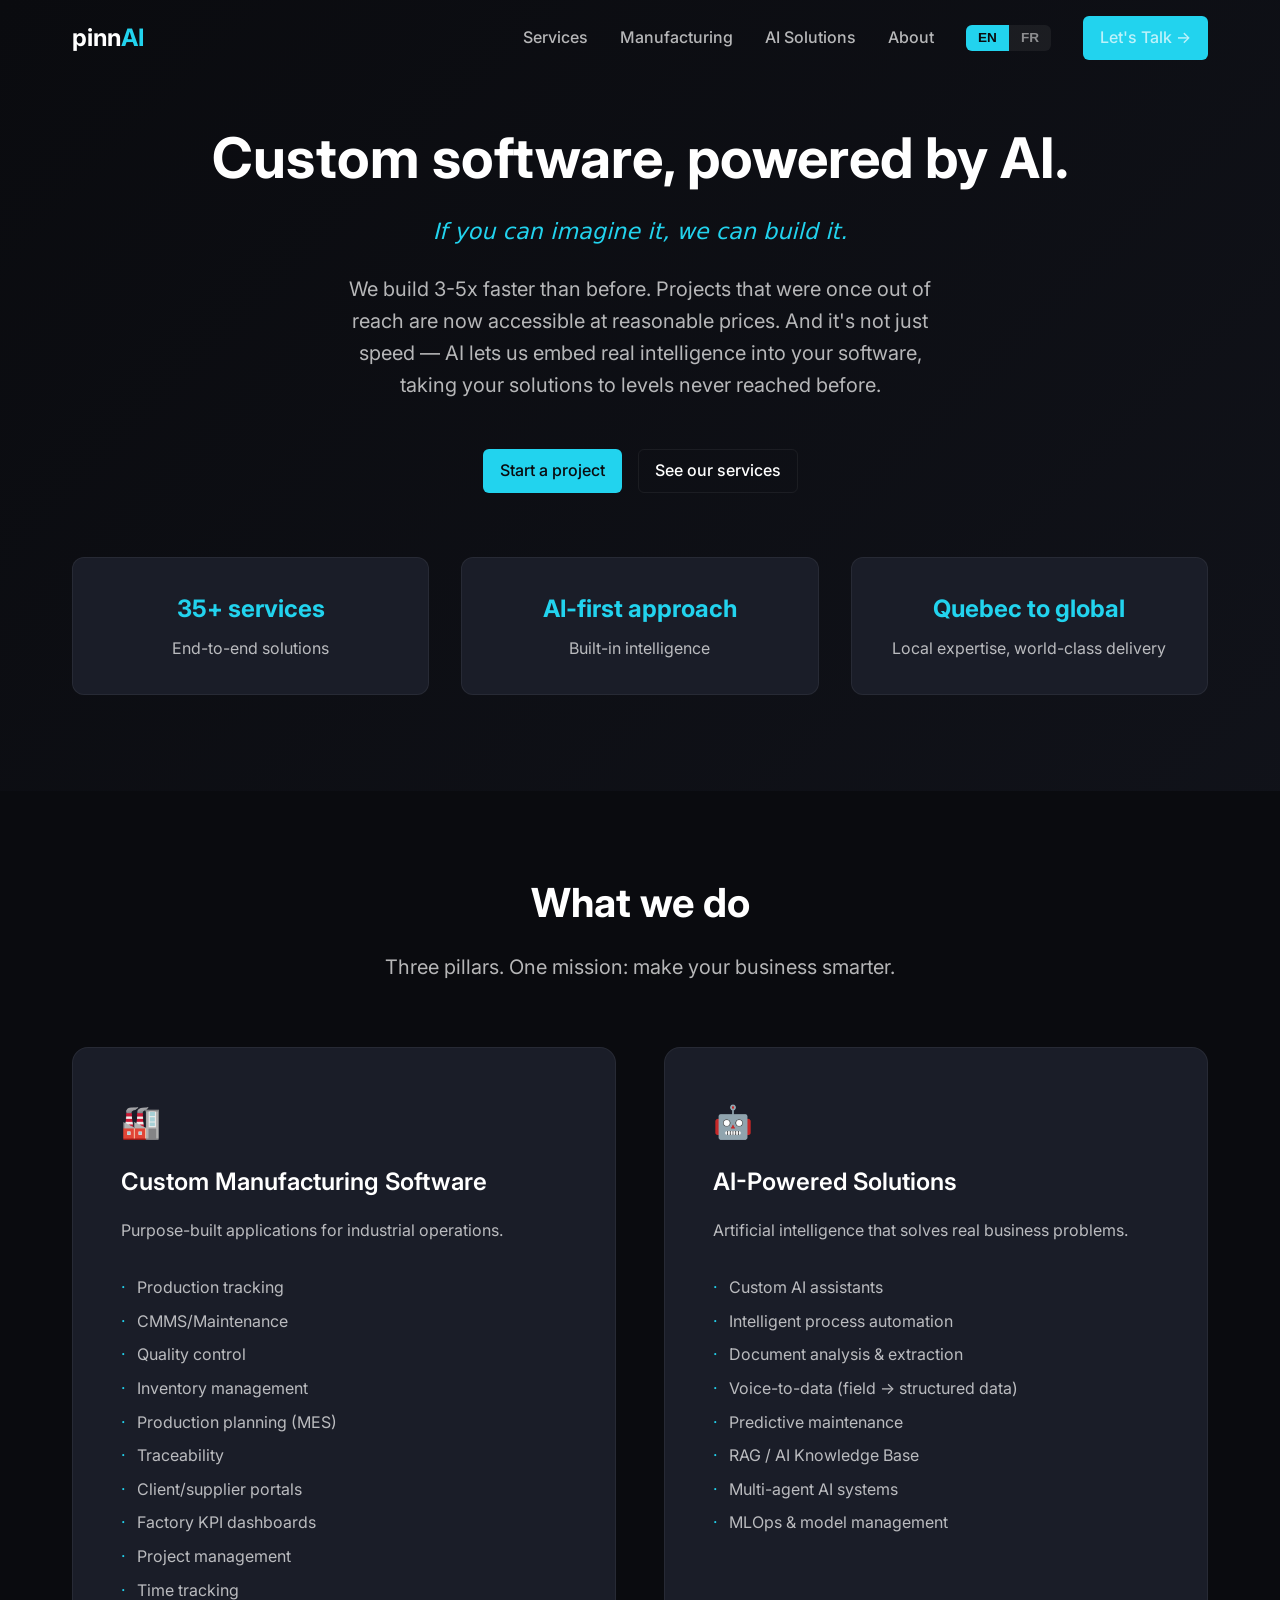
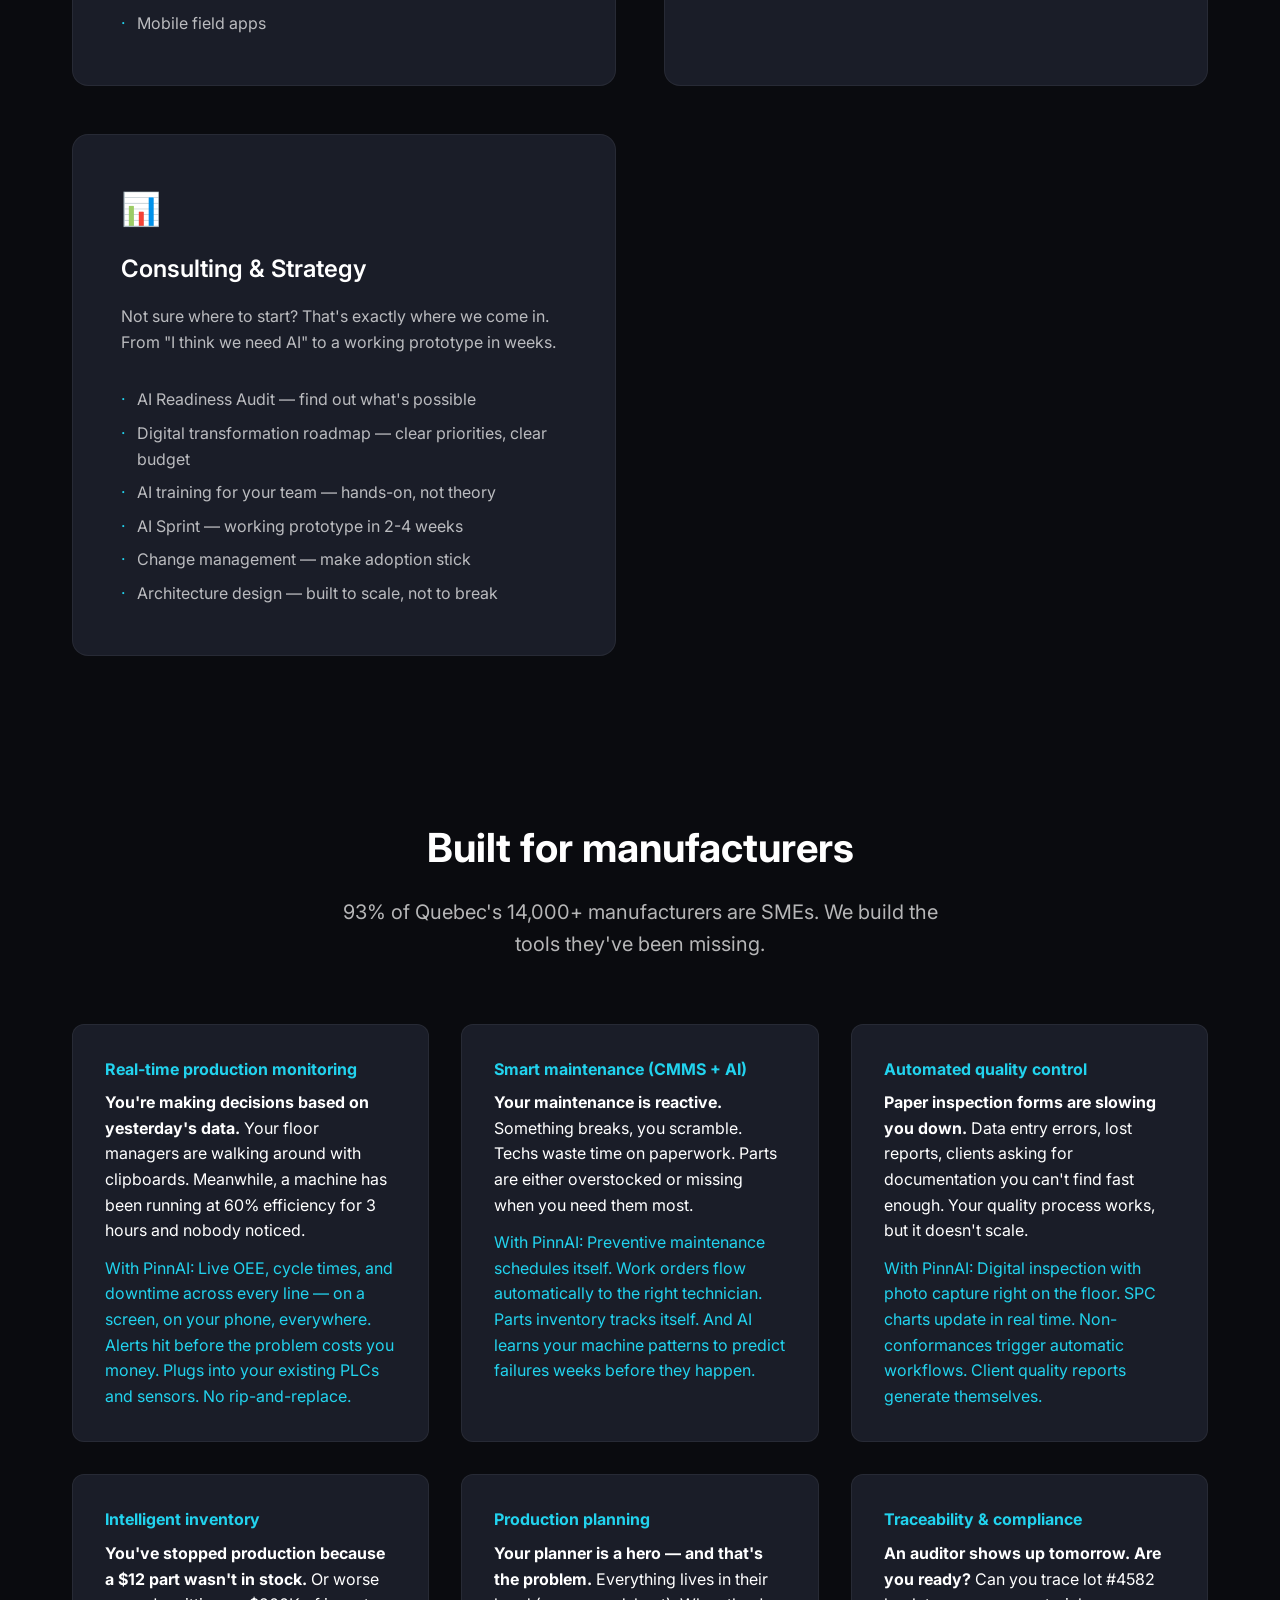
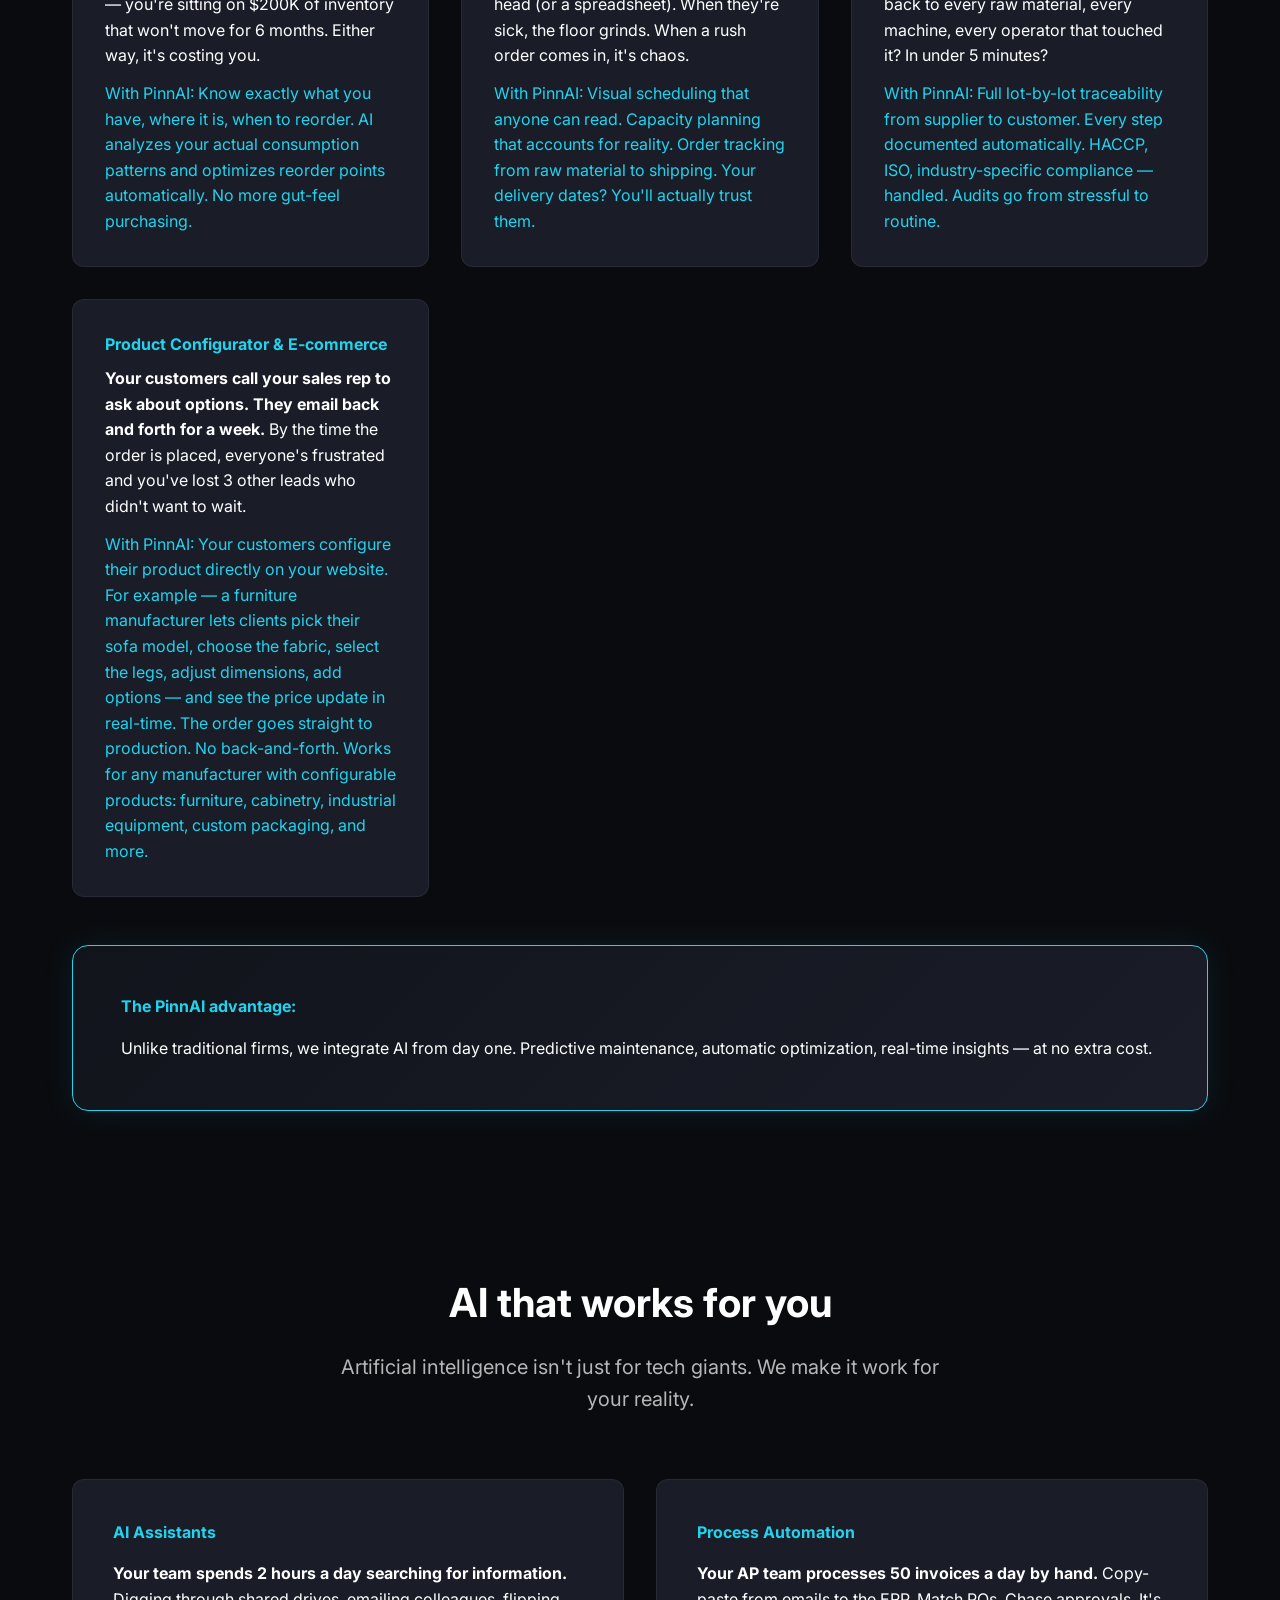
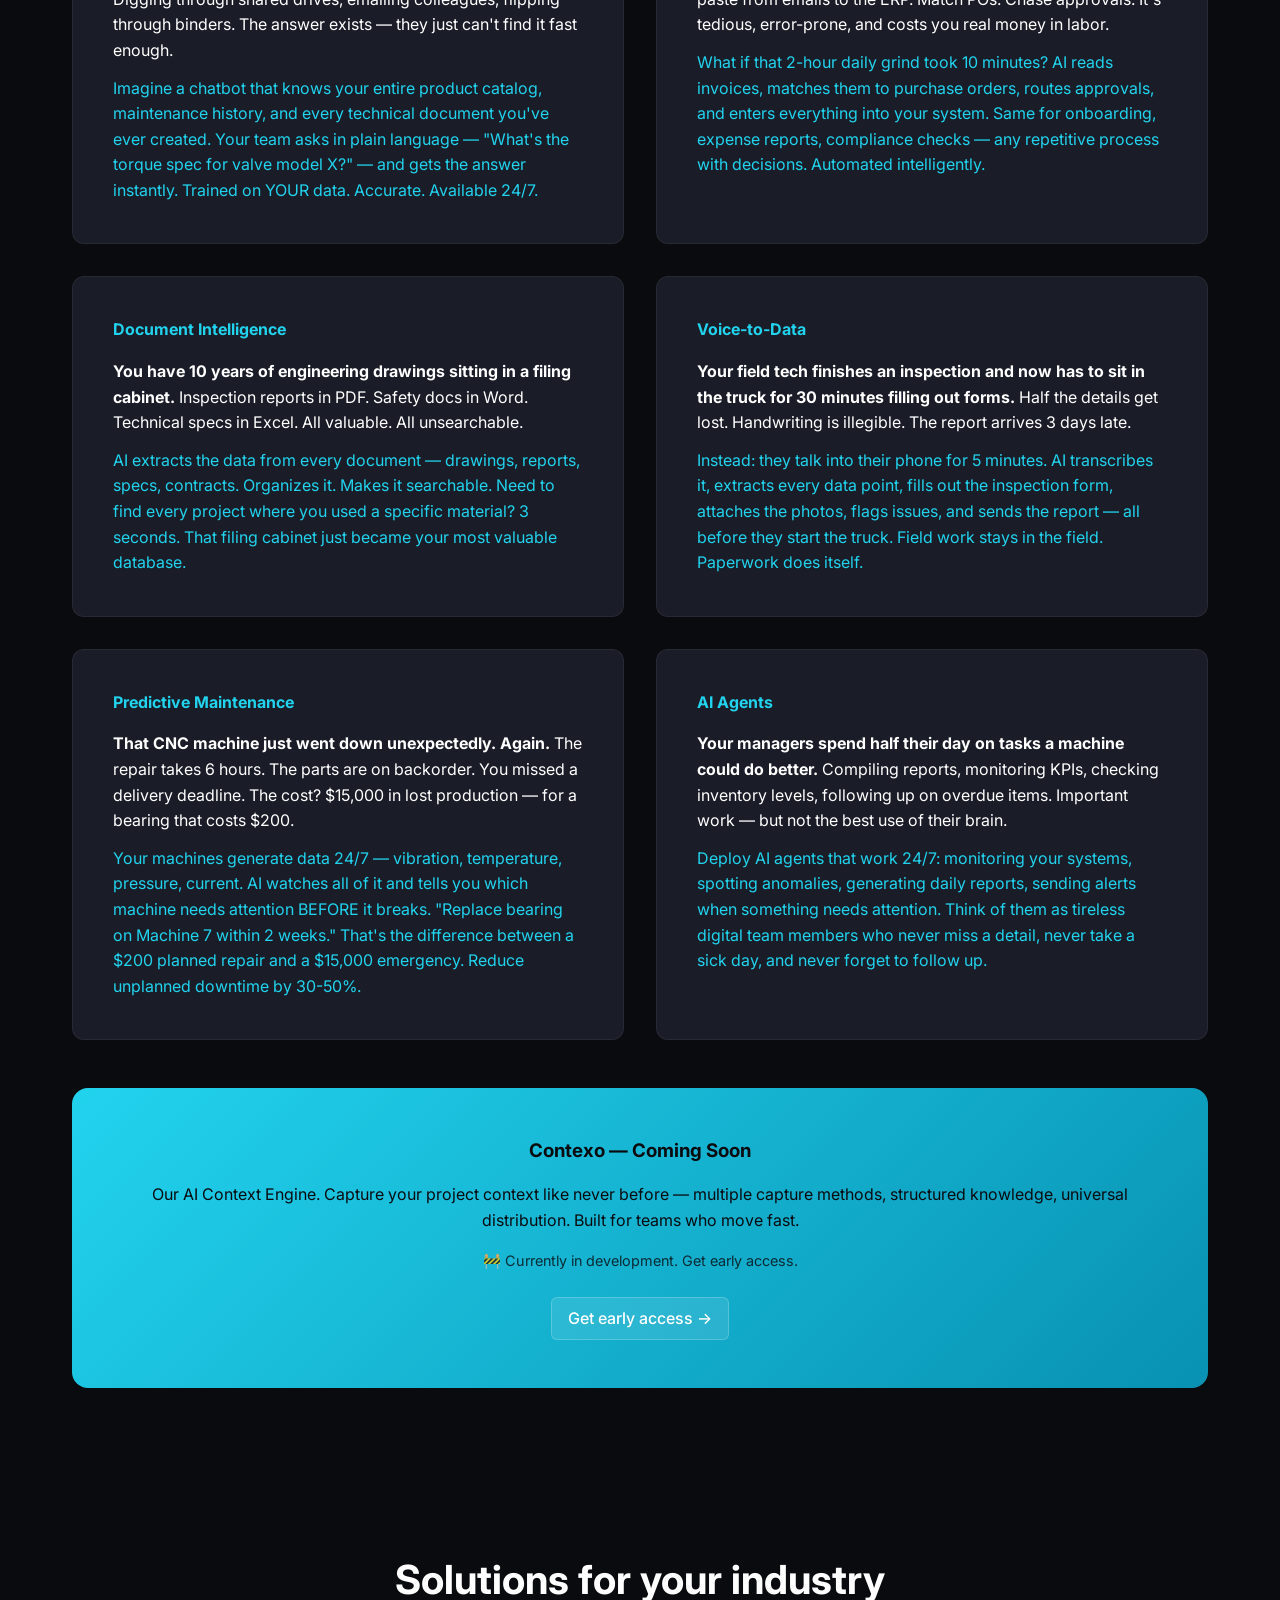
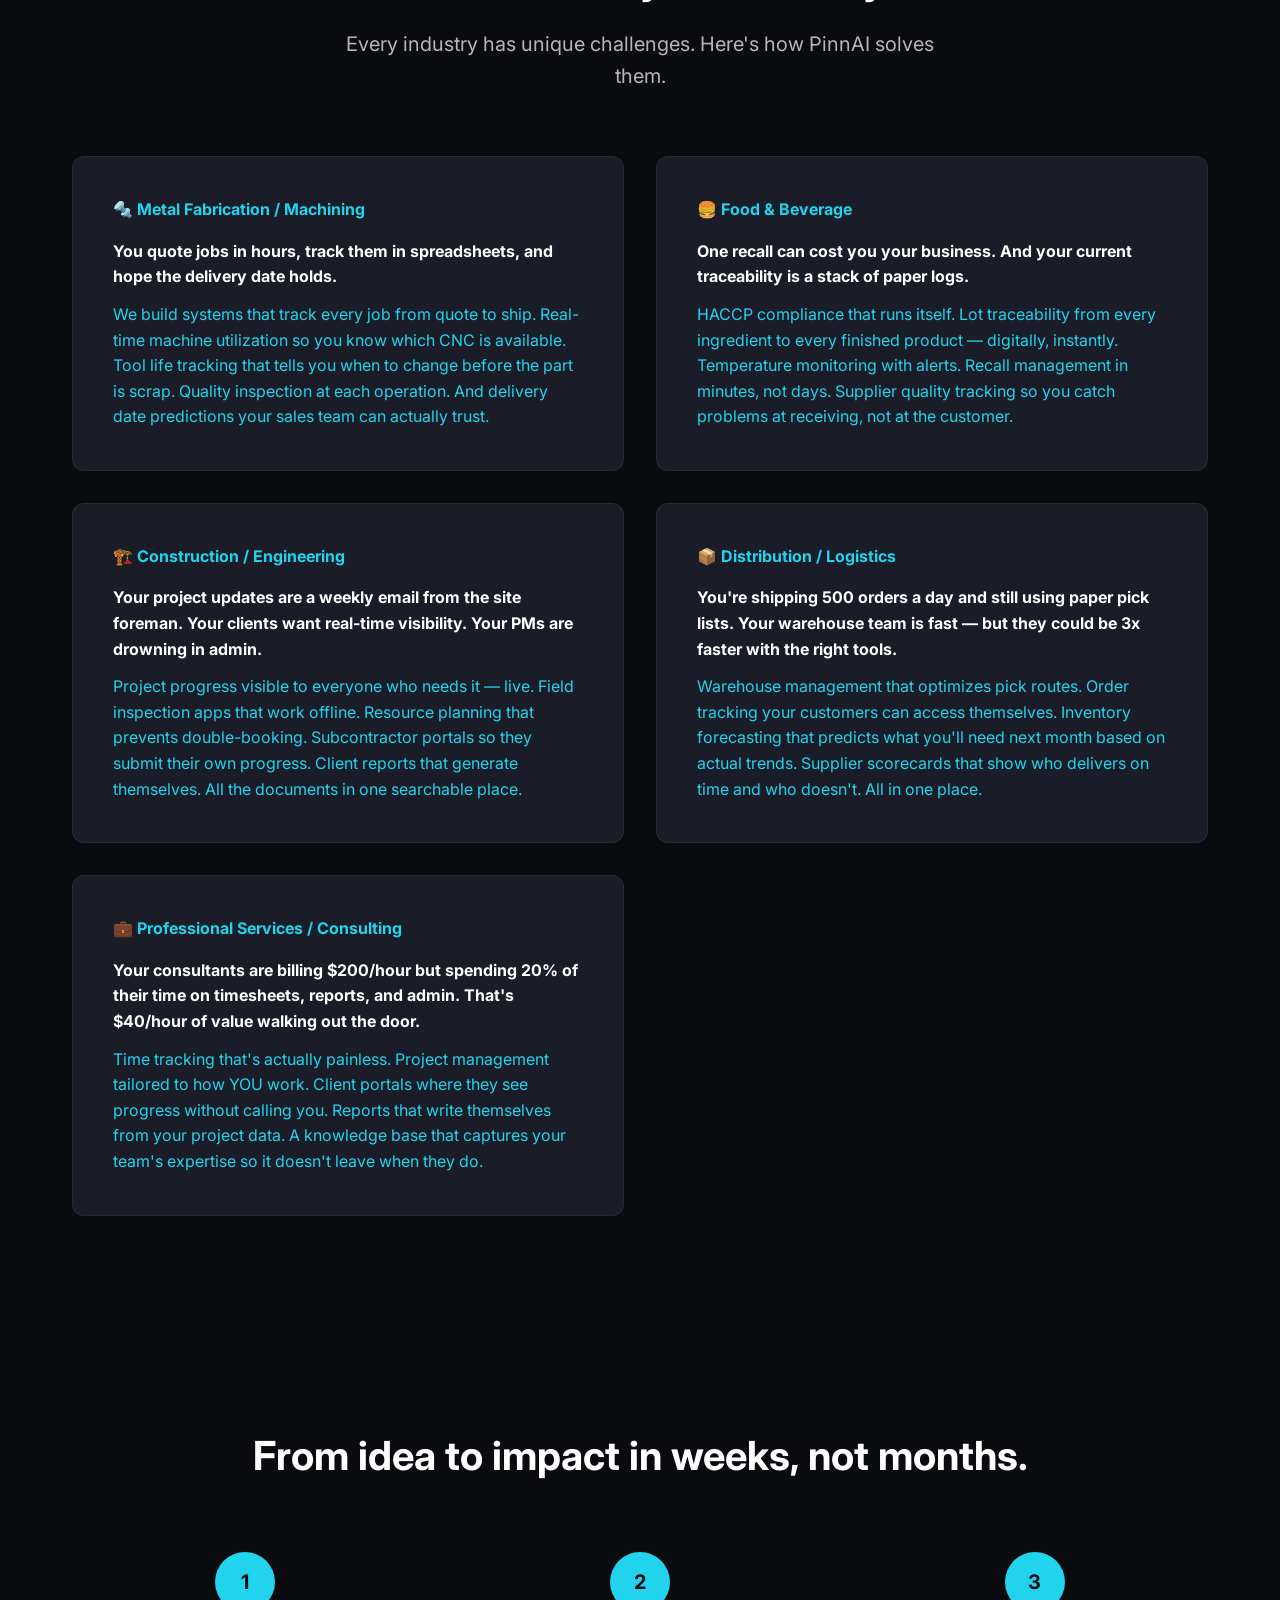
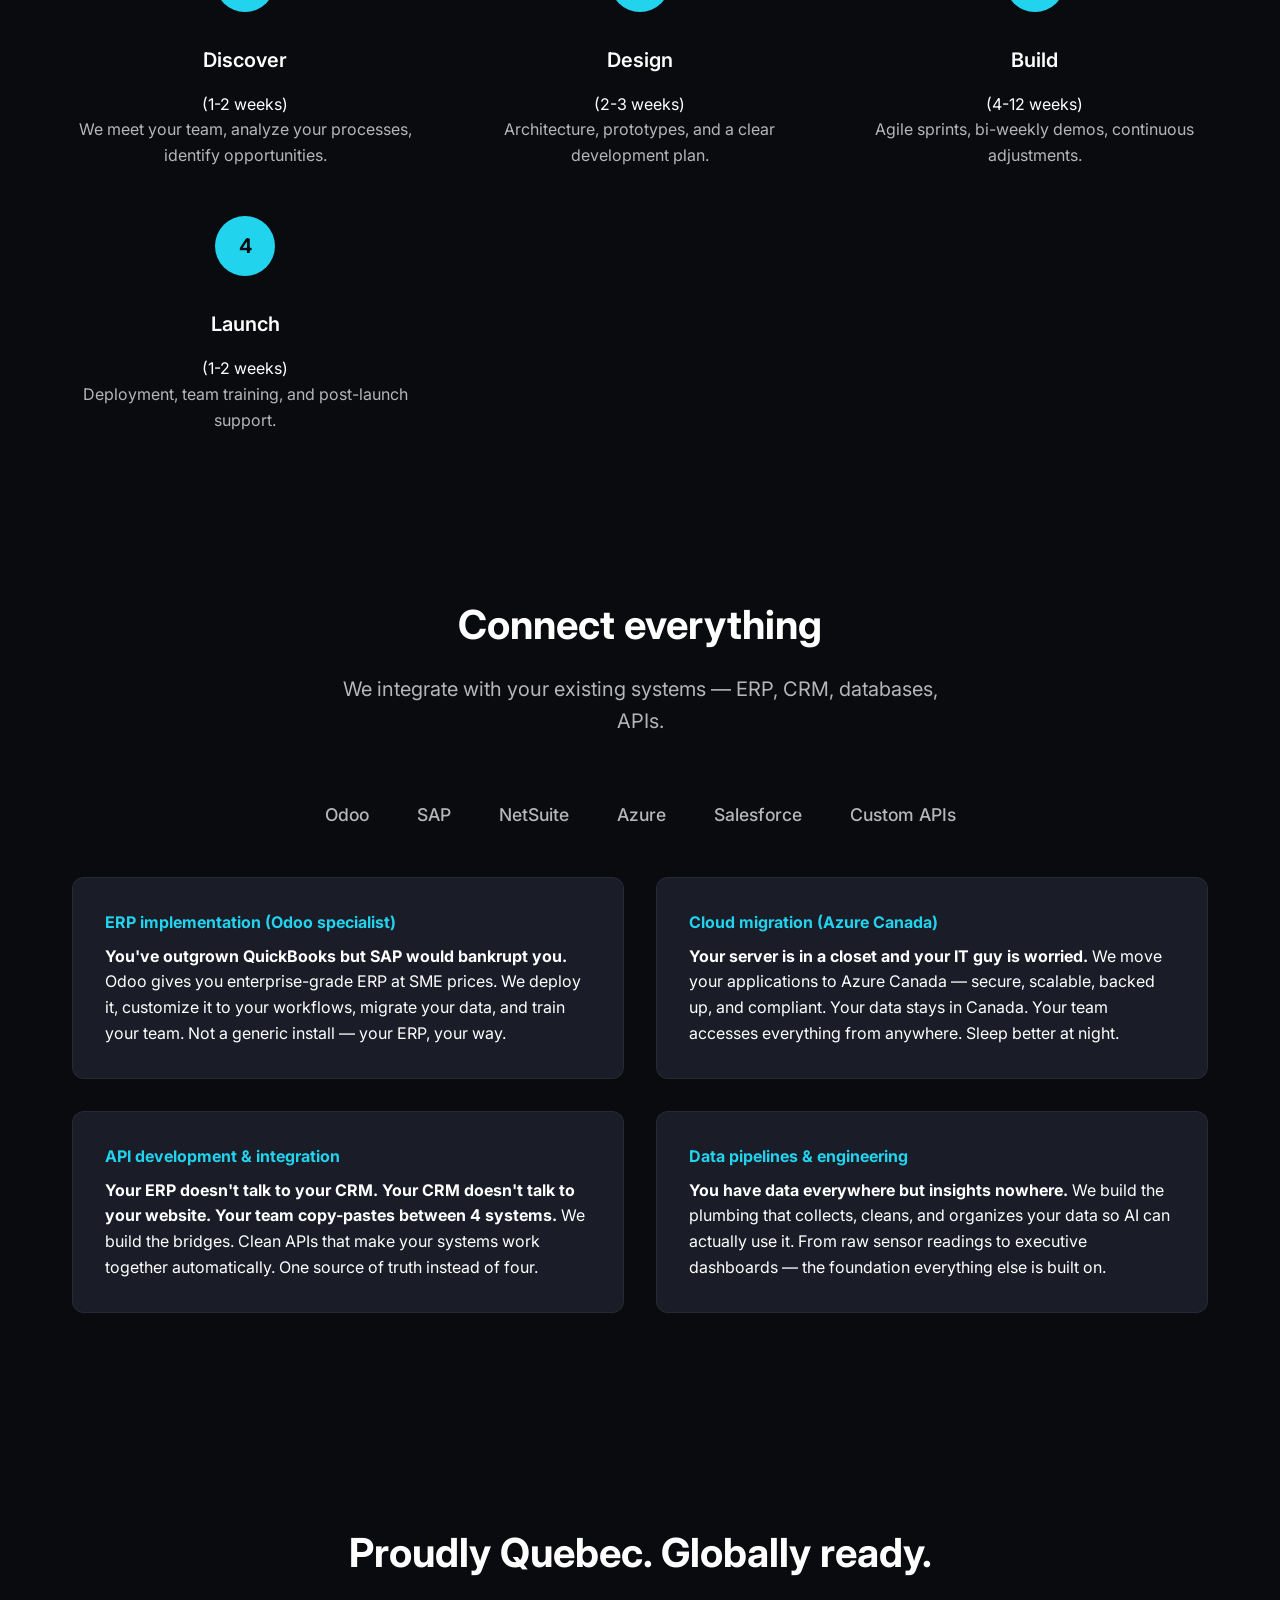
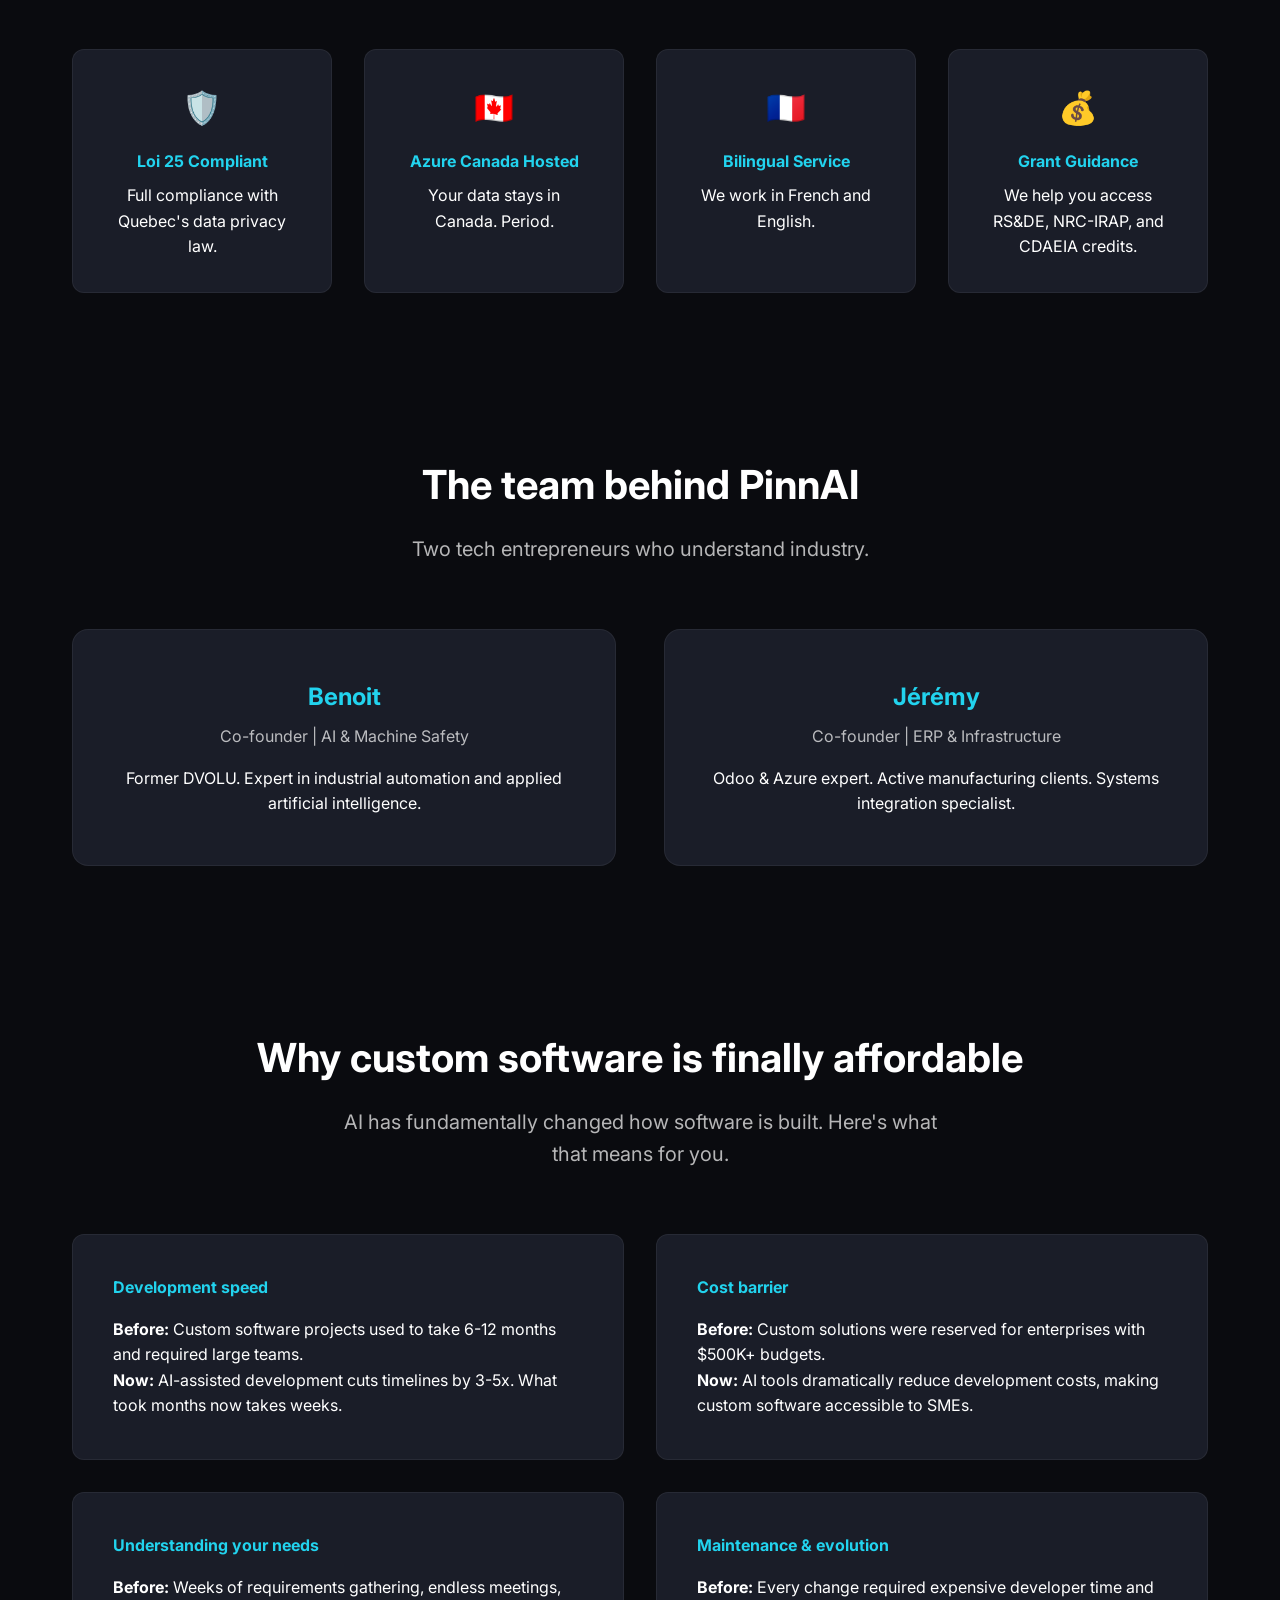
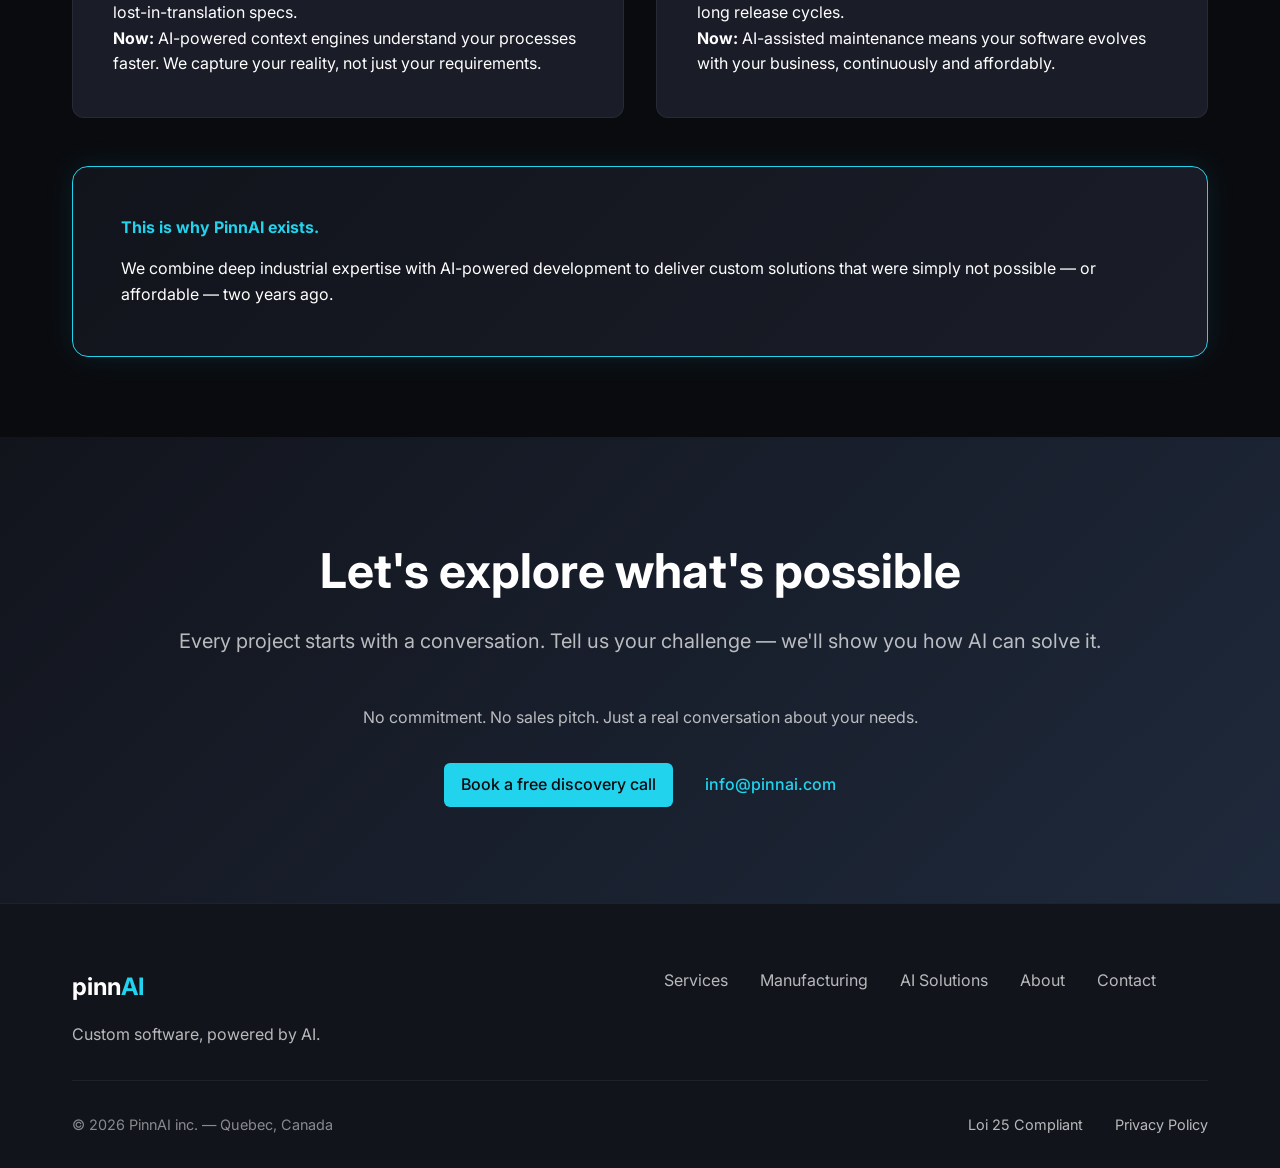
==== commit 4c2854ad: "✏️ Hero subtitle: 3-5x plus vite + intelligence jamais atteinte" ====
--- a/pinnai.html
+++ b/pinnai.html
@@ -758,8 +758,8 @@
         <div class="container">
             <h1 data-en="Custom software, powered by AI." data-fr="Software sur mesure, propulsé par l'IA.">Custom software, powered by AI.</h1>
             <p style="font-size:1.4rem;color:var(--accent-cyan);font-weight:500;margin-bottom:1.5rem;font-style:italic;" data-en="If you can imagine it, we can build it." data-fr="Si vous pouvez l'imaginer, on peut le bâtir.">If you can imagine it, we can build it.</p>
-            <p class="subtitle lang-en">AI has made custom software 3-5x faster to build and dramatically more affordable. We build exactly what your business needs — no compromises, no off-the-shelf limitations.</p>
-            <p class="subtitle lang-fr">L'IA rend le développement de logiciels sur mesure 3 à 5 fois plus rapide et beaucoup plus abordable. On bâtit exactement ce dont votre entreprise a besoin — sans compromis, sans les limites du prêt-à-porter.</p>
+            <p class="subtitle lang-en">We build 3-5x faster than before. Projects that were once out of reach are now accessible at reasonable prices. And it's not just speed — AI lets us embed real intelligence into your software, taking your solutions to levels never reached before.</p>
+            <p class="subtitle lang-fr">On construit 3 à 5 fois plus vite qu'avant. Les projets qui étaient inaccessibles deviennent accessibles à partir d'aujourd'hui, à des prix raisonnables. Et c'est pas juste une question de vitesse — l'IA nous permet d'intégrer de la vraie intelligence dans vos logiciels, amenant vos solutions à des niveaux jamais atteints jusqu'à présent.</p>
             <div class="hero-ctas">
                 <a href="#contact" class="btn btn-primary" data-en="Start a project" data-fr="Démarrer un projet">Start a project</a>
                 <a href="#services" class="btn btn-outline" data-en="See our services" data-fr="Voir nos services">See our services</a>
